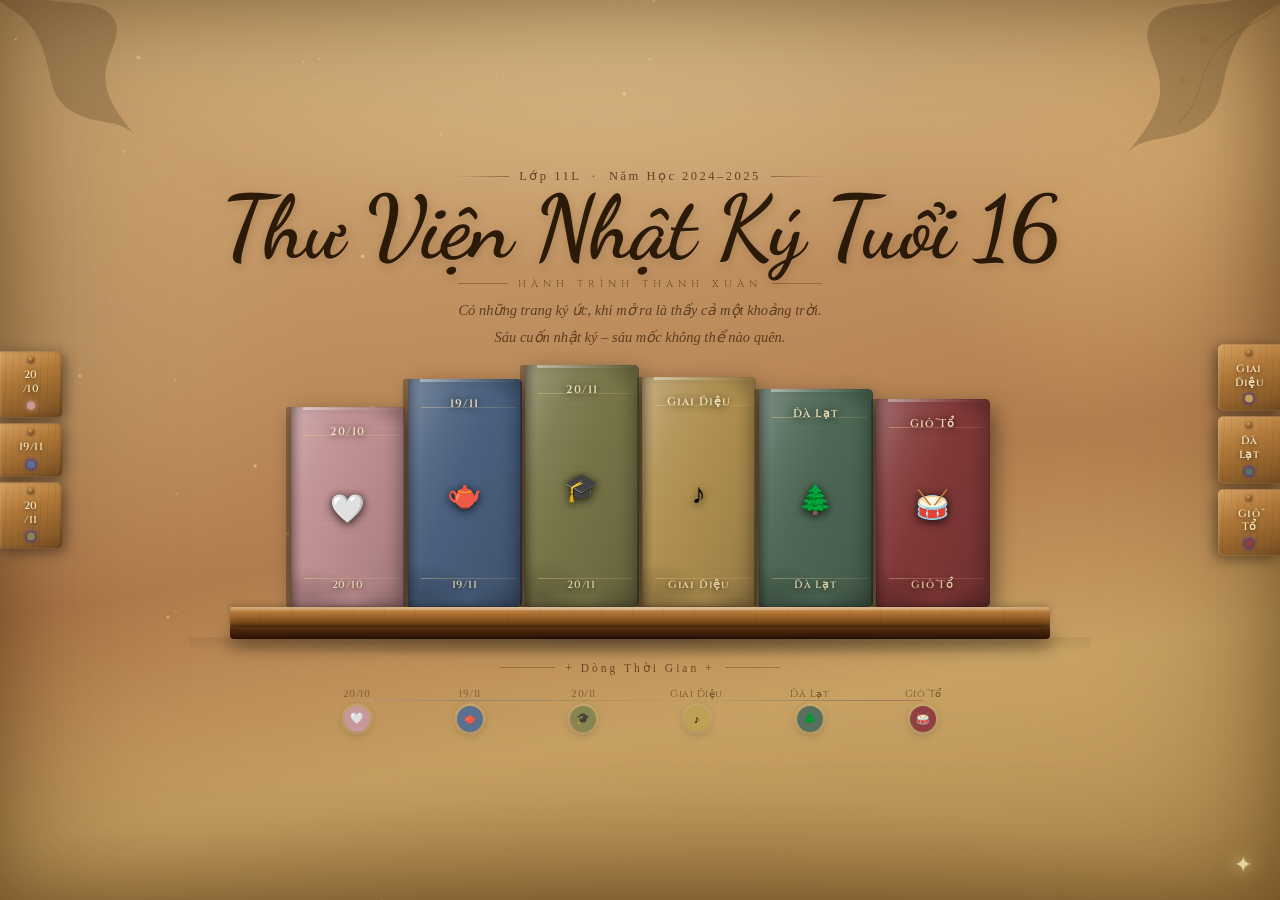
==== index.html @ c6bbe1b5 "Update index.html" ====
<!DOCTYPE html>
<html lang="vi">
<head>
<meta charset="UTF-8">
<meta name="viewport" content="width=device-width, initial-scale=1.0">
<title>Thư Viện Nhật Ký Tuổi 16 – Lớp 11L</title>
<link rel="preconnect" href="https://fonts.googleapis.com">
<link rel="preconnect" href="https://fonts.gstatic.com" crossorigin>
<link href="https://fonts.googleapis.com/css2?family=Dancing+Script:wght@600;700&family=Playfair+Display:ital,wght@0,400;0,600;1,400&family=IM+Fell+English:ital@0;1&family=Cinzel:wght@400;600&display=swap" rel="stylesheet">
<style>
* { margin:0; padding:0; box-sizing:border-box; }
html, body { width:100%; height:100%; overflow:hidden; }

/* ─── BACKGROUND: warm sandy parchment like in photo ─── */
body {
  font-family: 'IM Fell English', serif;
  background: #c8a87a;
  display: flex;
  align-items: center;
  justify-content: center;
  position: relative;
  overflow: hidden;
}

/* Multi-layer background matching the photo exactly */
.bg {
  position: fixed; inset: 0;
  background:
    /* top-center light bloom */
    radial-gradient(ellipse 70% 55% at 50% -5%, rgba(255,235,180,0.55) 0%, transparent 65%),
    /* right-side sunlight angle */
    radial-gradient(ellipse 45% 60% at 95% 15%, rgba(255,220,140,0.35) 0%, transparent 60%),
    /* left bokeh glow */
    radial-gradient(ellipse 35% 50% at 5% 40%, rgba(200,175,120,0.25) 0%, transparent 55%),
    /* center falloff */
    radial-gradient(ellipse 80% 70% at 50% 40%, rgba(210,170,110,0.15) 0%, transparent 70%),
    /* bottom dark */
    radial-gradient(ellipse 100% 40% at 50% 110%, rgba(100,65,30,0.4) 0%, transparent 55%),
    /* base parchment sand color */
    linear-gradient(170deg, #d4b07a 0%, #c09060 30%, #b07848 55%, #c8a060 75%, #b89050 100%);
  z-index: 0;
}

/* Paper noise grain texture */
.grain {
  position: fixed; inset: 0;
  opacity: 0.055;
  background-image: url("data:image/svg+xml,%3Csvg xmlns='http://www.w3.org/2000/svg' width='300' height='300'%3E%3Cfilter id='f'%3E%3CfeTurbulence type='fractalNoise' baseFrequency='0.9' numOctaves='4' stitchTiles='stitch'/%3E%3C/filter%3E%3Crect width='300' height='300' filter='url(%23f)'/%3E%3C/svg%3E");
  z-index: 1; pointer-events: none;
}

/* Vignette edges */
.vignette {
  position: fixed; inset: 0;
  box-shadow:
    inset 0 0 160px rgba(70,40,10,0.55),
    inset 0 0 60px rgba(70,40,10,0.3);
  z-index: 2; pointer-events: none;
}

/* Floating sparkle dust canvas */
canvas#sparkle {
  position: fixed; inset: 0;
  z-index: 3; pointer-events: none;
}

/* Decorative foliage corners (SVG inline) */
.foliage {
  position: fixed;
  z-index: 4; pointer-events: none;
  opacity: 0.45;
}
.foliage.top-right {
  top: -10px; right: -10px;
  width: 180px;
  transform: rotate(0deg);
}
.foliage.top-left {
  top: -10px; left: -10px;
  width: 160px;
  transform: scaleX(-1);
}

/* ─── MAIN SCENE ─── */
.scene {
  position: relative;
  z-index: 10;
  width: 100vw;
  height: 100vh;
  display: flex;
  flex-direction: column;
  align-items: center;
  justify-content: center;
  gap: 0;
}

/* ─── SIDE WOOD TAGS ─── */
.side-tags {
  position: fixed;
  top: 50%;
  transform: translateY(-50%);
  display: flex;
  flex-direction: column;
  gap: 6px;
  z-index: 20;
}
.side-tags.left  { left: 0; }
.side-tags.right { right: 0; }

.wood-tag {
  position: relative;
  width: 62px;
  padding: 10px 6px 8px;
  background: linear-gradient(160deg, #d4a060 0%, #b07838 40%, #8a5c28 80%, #704820 100%);
  border-radius: 0 5px 5px 0;
  cursor: pointer;
  text-decoration: none;
  box-shadow:
    3px 3px 14px rgba(0,0,0,0.45),
    inset 1px 0 2px rgba(255,255,255,0.18),
    inset -1px 0 3px rgba(0,0,0,0.25);
  transition: transform 0.22s cubic-bezier(.34,1.5,.64,1), box-shadow 0.22s;
  overflow: hidden;
}
.side-tags.right .wood-tag {
  border-radius: 5px 0 0 5px;
  box-shadow: -3px 3px 14px rgba(0,0,0,0.45), inset 1px 0 2px rgba(255,255,255,0.18);
}

/* Wood grain lines */
.wood-tag::before {
  content: "";
  position: absolute; inset: 0;
  background: repeating-linear-gradient(92deg, transparent 0, transparent 6px, rgba(0,0,0,0.05) 6px, rgba(0,0,0,0.05) 7px);
}

/* Nail/pin at top */
.wood-tag::after {
  content: "";
  position: absolute;
  top: 5px; left: 50%;
  transform: translateX(-50%);
  width: 6px; height: 6px;
  border-radius: 50%;
  background: radial-gradient(circle at 35% 30%, #d0a060, #5a3010);
  box-shadow: 0 1px 3px rgba(0,0,0,0.6);
}

.wood-tag-text {
  display: block;
  font-family: 'Cinzel', serif;
  font-size: 10.5px;
  font-weight: 600;
  color: rgba(255,238,200,0.92);
  text-align: center;
  line-height: 1.3;
  letter-spacing: 0.4px;
  text-shadow: 0 1px 4px rgba(0,0,0,0.6);
  padding-top: 8px;
  position: relative; z-index: 1;
}

.wood-tag-dot {
  display: block;
  width: 8px; height: 8px;
  border-radius: 50%;
  margin: 5px auto 0;
  box-shadow: 0 0 5px currentColor;
  position: relative; z-index: 1;
}

.side-tags.left  .wood-tag:hover { transform: translateX(5px); }
.side-tags.right .wood-tag:hover { transform: translateX(-5px); }
.wood-tag:hover {
  box-shadow: 5px 4px 20px rgba(0,0,0,0.55), inset 1px 0 2px rgba(255,255,255,0.22), 0 0 12px rgba(220,170,80,0.35);
}

/* ─── HEADER ─── */
.header {
  text-align: center;
  padding: 0 20px;
  margin-bottom: 14px;
  animation: fadeDown 1s ease 0.1s both;
}

@keyframes fadeDown {
  from { opacity:0; transform:translateY(-18px); }
  to   { opacity:1; transform:translateY(0); }
}

.h-top-line {
  display: flex;
  align-items: center;
  justify-content: center;
  gap: 10px;
  margin-bottom: 3px;
}
.h-top-line .rule {
  width: 55px; height: 1px;
  background: linear-gradient(90deg, transparent, rgba(80,50,20,0.5));
}
.h-top-line .rule.r { background: linear-gradient(90deg, rgba(80,50,20,0.5), transparent); }
.h-top-line span {
  font-family: 'IM Fell English', serif;
  font-size: 12.5px;
  letter-spacing: 2.5px;
  color: rgba(60,35,12,0.75);
}

.h-title {
  font-family: 'Dancing Script', cursive;
  font-size: clamp(52px, 8.5vw, 88px);
  font-weight: 700;
  color: #2c1a08;
  line-height: 0.95;
  letter-spacing: -1px;
  text-shadow:
    1px 3px 8px rgba(100,60,20,0.25),
    0 1px 0 rgba(255,255,255,0.15);
}

.h-divider {
  display: flex;
  align-items: center;
  gap: 10px;
  justify-content: center;
  margin: 6px 0;
}
.h-divider .d-rule {
  width: 50px; height: 1px;
  background: rgba(100,65,25,0.45);
}
.h-divider span {
  font-family: 'Cinzel', serif;
  font-size: 10px;
  letter-spacing: 5px;
  color: rgba(80,50,18,0.7);
  text-transform: uppercase;
}

.h-quote {
  font-family: 'IM Fell English', serif;
  font-style: italic;
  font-size: clamp(12px, 1.6vw, 14.5px);
  color: rgba(55,32,10,0.72);
  line-height: 1.85;
  margin-top: 2px;
}

/* ─── BOOKS SHELF CONTAINER ─── */
.shelf-container {
  position: relative;
  animation: fadeUp 1s ease 0.35s both;
  width: min(820px, 82vw);
}

@keyframes fadeUp {
  from { opacity:0; transform:translateY(25px); }
  to   { opacity:1; transform:translateY(0); }
}

/* ─── BOOKS ROW ─── */
.books {
  display: flex;
  align-items: flex-end;
  justify-content: center;
  gap: 3px;
  padding: 0 8px;
  position: relative;
}

/* ── Individual book ── */
.book {
  position: relative;
  cursor: pointer;
  flex: 1;
  max-width: 114px;
  transform-origin: bottom center;
  transition: transform 0.32s cubic-bezier(.34,1.5,.64,1);
  animation: bookRise 0.8s ease both;
}
.book:nth-child(1) { animation-delay: 0.5s; }
.book:nth-child(2) { animation-delay: 0.62s; }
.book:nth-child(3) { animation-delay: 0.74s; }
.book:nth-child(4) { animation-delay: 0.86s; }
.book:nth-child(5) { animation-delay: 0.98s; }
.book:nth-child(6) { animation-delay: 1.1s; }

@keyframes bookRise {
  from { opacity:0; transform:translateY(30px) scale(0.95); }
  to   { opacity:1; transform:translateY(0) scale(1); }
}

.book:hover { transform: translateY(-20px); }
.book:hover .book-spine { box-shadow: -5px 0 rgba(0,0,0,0.28), 0 0 35px var(--glow,rgba(200,150,100,0.6)), 6px 10px 28px rgba(0,0,0,0.5); filter: brightness(1.08); }
.book:hover .book-glow  { opacity: 1; }

/* Spine – the main book face */
.book-spine {
  position: relative;
  width: 100%;
  /* heights differ per book for realistic look */
  height: var(--h, 210px);
  background: var(--col);
  border-radius: 2px 5px 5px 2px;
  overflow: hidden;
  transition: box-shadow 0.32s ease, filter 0.25s ease;
  box-shadow:
    -5px 0 rgba(0,0,0,0.26),
    4px 8px 22px rgba(0,0,0,0.45),
    inset -6px 0 15px rgba(0,0,0,0.2),
    inset 0 0 0 0.5px rgba(0,0,0,0.15);
}

/* Leather texture */
.book-spine::before {
  content:"";
  position:absolute; inset:0;
  background:
    /* worn highlight sheen */
    linear-gradient(112deg,
      rgba(255,255,255,0.28) 0%,
      rgba(255,255,255,0.08) 25%,
      transparent 45%,
      rgba(0,0,0,0.08) 75%,
      rgba(0,0,0,0.18) 100%),
    /* horizontal leather grain */
    repeating-linear-gradient(
      180deg,
      transparent 0px, transparent 5px,
      rgba(0,0,0,0.025) 5px, rgba(0,0,0,0.025) 6px
    );
  z-index:1;
}

/* Left spine shadow (binding) */
.book-spine::after {
  content:"";
  position:absolute;
  left:0; top:0; bottom:0; width:12px;
  background: linear-gradient(90deg, rgba(0,0,0,0.32) 0%, rgba(0,0,0,0.08) 60%, transparent 100%);
  z-index:2;
}

/* Top highlight strip */
.spine-top-light {
  position:absolute;
  top:0; left:12px; right:0; height:3px;
  background: linear-gradient(90deg, rgba(255,255,255,0.4), rgba(255,255,255,0.1) 60%, transparent);
  z-index:3;
}

/* Worn edges / corner scuffs */
.spine-wear {
  position:absolute; inset:0;
  background:
    radial-gradient(ellipse 40% 15% at 15% 95%, rgba(0,0,0,0.18), transparent),
    radial-gradient(ellipse 30% 10% at 85% 98%, rgba(0,0,0,0.12), transparent),
    radial-gradient(ellipse 20% 8% at 90% 3%, rgba(0,0,0,0.1), transparent);
  z-index:2;
}

/* Book content layout */
.spine-inner {
  position:absolute; inset:0;
  display:flex;
  flex-direction:column;
  align-items:center;
  justify-content:space-between;
  padding: 18px 7px 14px;
  z-index:4;
}

/* Date text at top of spine */
.spine-date {
  font-family: 'Cinzel', serif;
  font-size: clamp(8px, 0.9vw, 11px);
  font-weight: 600;
  color: rgba(255,240,200,0.88);
  letter-spacing: 1px;
  text-shadow: 0 1px 6px rgba(0,0,0,0.55), 0 0 12px rgba(0,0,0,0.3);
  text-align: center;
  line-height: 1.25;
}

/* Center icon / embossed symbol */
.spine-icon {
  font-size: clamp(20px, 2.5vw, 28px);
  text-shadow: 0 2px 10px rgba(0,0,0,0.5);
  filter: drop-shadow(0 1px 3px rgba(0,0,0,0.4));
  flex: 1;
  display: flex;
  align-items: center;
}

/* Bottom embossed stamp text */
.spine-stamp {
  font-family: 'Cinzel', serif;
  font-size: clamp(7.5px, 0.85vw, 10.5px);
  font-weight: 600;
  color: rgba(255,235,185,0.8);
  letter-spacing: 0.8px;
  text-shadow: 0 1px 5px rgba(0,0,0,0.6);
  text-align: center;
  line-height: 1.3;
}

/* Horizontal decorative lines on spine */
.spine-line-top, .spine-line-bot {
  position: absolute;
  left: 13px; right: 5px;
  height: 1px;
  background: linear-gradient(90deg, rgba(255,220,150,0.35), rgba(255,220,150,0.1));
  z-index: 3;
}
.spine-line-top { top: 28px; }
.spine-line-bot { bottom: 28px; }

/* Glow ring on hover */
.book-glow {
  position:absolute; inset:-3px;
  border-radius:4px 7px 7px 4px;
  box-shadow: 0 0 28px 6px var(--glow,rgba(200,160,80,0.55));
  opacity:0;
  pointer-events:none;
  transition: opacity 0.3s ease;
  z-index:10;
}

/* Drop shadow under book */
.book-shadow {
  position:absolute;
  bottom:-6px; left:5%; right:5%;
  height:8px;
  background: radial-gradient(ellipse, rgba(0,0,0,0.38) 0%, transparent 70%);
  border-radius:50%;
  pointer-events:none;
  transition: transform 0.3s ease;
}
.book:hover .book-shadow { transform: scaleX(1.3); opacity:0.5; }

/* ─── WOOD SHELF ─── */
.shelf {
  position: relative;
  width: 100%;
}

.shelf-top {
  height: 20px;
  background: linear-gradient(180deg,
    #d4a060 0%,
    #b87c3a 20%,
    #9a6028 55%,
    #7a4818 80%,
    #603810 100%
  );
  border-radius: 2px 2px 0 0;
  box-shadow:
    0 -2px 6px rgba(0,0,0,0.2),
    inset 0 3px 5px rgba(255,255,255,0.18),
    inset 0 -1px 3px rgba(0,0,0,0.3);
}
/* Shelf wood grain */
.shelf-top::before {
  content:"";
  position:absolute; inset:0;
  background: repeating-linear-gradient(90deg,
    transparent 0, transparent 30px,
    rgba(0,0,0,0.04) 30px, rgba(0,0,0,0.04) 31px
  );
  border-radius: inherit;
}
/* Shelf edge highlight */
.shelf-top::after {
  content:"";
  position:absolute;
  top:0; left:0; right:0; height:3px;
  background: linear-gradient(90deg,
    rgba(255,255,255,0.05) 0%,
    rgba(255,255,255,0.22) 30%,
    rgba(255,255,255,0.28) 50%,
    rgba(255,255,255,0.22) 70%,
    rgba(255,255,255,0.05) 100%
  );
  border-radius: 2px 2px 0 0;
}

.shelf-face {
  height: 12px;
  background: linear-gradient(180deg, #5a3010 0%, #3a1c08 60%, #2a1006 100%);
  border-radius: 0 0 4px 4px;
  box-shadow: 0 6px 18px rgba(0,0,0,0.55);
}

/* Shelf cast shadow on wall behind */
.shelf-wall-shadow {
  position: absolute;
  bottom: -20px; left: -5%; right: -5%;
  height: 22px;
  background: radial-gradient(ellipse 60% 100% at 50% 0%, rgba(0,0,0,0.28), transparent);
  border-radius: 0 0 50% 50%;
  pointer-events: none;
}

/* ─── TIMELINE ─── */
.timeline {
  margin-top: 22px;
  text-align: center;
  animation: fadeUp 1s ease 0.7s both;
}

.tl-title {
  display: flex;
  align-items: center;
  gap: 10px;
  justify-content: center;
  font-family: 'IM Fell English', serif;
  font-size: 11.5px;
  color: rgba(55,30,8,0.65);
  letter-spacing: 3px;
  margin-bottom: 12px;
}
.tl-title::before, .tl-title::after {
  content:""; width:55px; height:1px;
  background: rgba(55,30,8,0.3);
}

.tl-row {
  display: flex;
  align-items: flex-start;
  justify-content: center;
  gap: 0;
  width: min(680px, 80vw);
  margin: 0 auto;
  position: relative;
}

/* Timeline connector */
.tl-row::before {
  content:"";
  position:absolute;
  top:13px; left:calc(100%/12); right:calc(100%/12);
  height:1.5px;
  background: linear-gradient(90deg,
    #c8989a, #5a7090 20%, #888550 40%, #c0a055 60%, #587060 80%, #904040
  );
  opacity: 0.45;
  z-index:0;
}

.tl-item {
  display:flex;
  flex-direction:column;
  align-items:center;
  gap:5px;
  flex:1;
  cursor:pointer;
  position:relative; z-index:1;
}

.tl-lbl {
  font-family: 'Cinzel', serif;
  font-size: 10px;
  color: rgba(55,30,8,0.62);
  letter-spacing: 0.5px;
  text-align: center;
  white-space: nowrap;
  transition: color 0.2s;
}

.tl-dot {
  width: 26px; height: 26px;
  border-radius:50%;
  background: var(--c);
  display:flex; align-items:center; justify-content:center;
  font-size: 11px;
  box-shadow: 0 2px 8px rgba(0,0,0,0.25), 0 0 0 2.5px rgba(210,180,120,0.7);
  transition: transform 0.25s cubic-bezier(.34,1.6,.64,1), box-shadow 0.25s;
}
.tl-item:hover .tl-dot {
  transform: scale(1.35);
  box-shadow: 0 3px 14px rgba(0,0,0,0.35), 0 0 0 3px rgba(230,200,140,0.9), 0 0 14px var(--c);
}
.tl-item:hover .tl-lbl { color: rgba(40,20,4,0.9); font-weight:600; }

/* Bottom sparkle diamond */
.diamond {
  position: fixed;
  bottom: 22px; right: 28px;
  font-size: 22px;
  color: rgba(255,245,200,0.7);
  text-shadow: 0 0 14px rgba(255,240,180,0.8), 0 0 30px rgba(255,200,80,0.4);
  animation: twinkle 2.5s ease-in-out infinite;
  z-index: 30;
}
@keyframes twinkle {
  0%,100% { opacity:0.5; transform:scale(1) rotate(0deg); }
  50%      { opacity:1;   transform:scale(1.15) rotate(15deg); }
}

/* ─── MODAL OVERLAY ─── */
.modal-overlay {
  position:fixed; inset:0;
  background: rgba(50,30,10,0.72);
  backdrop-filter: blur(12px) sepia(0.2);
  z-index:100;
  display:flex; align-items:center; justify-content:center;
  padding: 20px;
  opacity:0; pointer-events:none;
  transition: opacity 0.38s ease;
}
.modal-overlay.open { opacity:1; pointer-events:all; }

.modal-book {
  width: min(88vw, 640px);
  display:grid;
  grid-template-columns: 70px 1fr;
  border-radius: 2px 10px 10px 2px;
  overflow:hidden;
  box-shadow: -10px 0 rgba(0,0,0,0.32), 0 36px 100px rgba(0,0,0,0.7);
  transform: perspective(1000px) rotateY(-12deg) scale(0.9);
  transform-origin: left center;
  transition: transform 0.46s cubic-bezier(.34,1.3,.64,1);
}
.modal-overlay.open .modal-book {
  transform: perspective(1000px) rotateY(0deg) scale(1);
}

.modal-spine {
  background: var(--mc, #c8989a);
  display:flex; flex-direction:column;
  align-items:center; justify-content:center;
  padding: 20px 8px;
  position: relative;
  overflow:hidden;
}
.modal-spine::before {
  content:"";
  position:absolute; inset:0;
  background: linear-gradient(112deg, rgba(255,255,255,0.22) 0%, transparent 45%, rgba(0,0,0,0.14) 100%);
}
.ms-icon  { font-size:30px; z-index:1; margin-bottom:12px; }
.ms-label {
  font-family:'Cinzel',serif; font-size:11px; font-weight:600;
  color:rgba(255,242,210,0.95); writing-mode:vertical-rl;
  transform:rotate(180deg); letter-spacing:2px;
  text-shadow:0 1px 5px rgba(0,0,0,0.6); z-index:1; text-align:center;
}

.modal-page {
  background: linear-gradient(170deg, #f5ead0 0%, #ede0c0 100%);
  padding: 36px 34px 28px;
  position:relative; overflow:hidden;
}
/* Ruled lines */
.modal-page::before {
  content:"";
  position:absolute; inset:0;
  background: repeating-linear-gradient(180deg,
    transparent 0, transparent 27px,
    rgba(150,110,50,0.1) 27px, rgba(150,110,50,0.1) 28px
  );
  pointer-events:none;
}
/* Red margin line */
.modal-page::after {
  content:"";
  position:absolute;
  top:0; left:60px; bottom:0; width:1px;
  background: rgba(160,60,40,0.18);
}
.m-close {
  position:absolute; top:12px; right:14px;
  width:27px; height:27px;
  border:none; border-radius:50%;
  background: rgba(80,50,20,0.12);
  cursor:pointer; font-size:13px; color:#5a3810;
  display:flex; align-items:center; justify-content:center;
  transition: background 0.2s, transform 0.2s; z-index:5;
}
.m-close:hover { background:rgba(80,50,20,0.22); transform:rotate(90deg); }
.m-num  {
  font-family:'Cinzel',serif; font-size:10px; letter-spacing:4px;
  text-transform:uppercase; color:var(--mc); margin-bottom:9px; position:relative; z-index:1;
}
.m-title {
  font-family:'Playfair Display',serif; font-size:clamp(18px,2.8vw,25px);
  font-weight:600; color:#2c1a08; line-height:1.2;
  margin-bottom:13px; position:relative; z-index:1;
}
.m-body  {
  font-family:'IM Fell English',serif; font-style:italic;
  font-size:15px; line-height:2.0; color:#6a4820;
  margin-bottom:24px; position:relative; z-index:1;
}
.m-link {
  display:inline-flex; align-items:center; gap:8px;
  font-family:'Cinzel',serif; font-size:10.5px; letter-spacing:2px;
  text-transform:uppercase; color:var(--mc);
  text-decoration:none; border-bottom:1px solid currentColor;
  padding-bottom:3px; position:relative; z-index:1;
  transition: gap 0.3s, opacity 0.3s; opacity:0.82;
}
.m-link:hover { gap:14px; opacity:1; }
.m-fold {
  position:absolute; bottom:0; right:0;
  width:0; height:0;
  border:30px solid transparent;
  border-bottom:30px solid rgba(150,115,60,0.2);
  border-right:30px solid rgba(150,115,60,0.2);
}

/* ─── RESPONSIVE ─── */
@media (max-width:860px) {
  .side-tags { display:none; }
  .shelf-container { width: 96vw; }
}
@media (max-width:520px) {
  .book-spine { min-height:140px !important; }
  .h-title    { font-size:42px; }
  .modal-book { grid-template-columns:52px 1fr; }
  .modal-page { padding:26px 18px 22px; }
}
</style>
</head>
<body>

<div class="bg"></div>
<div class="grain"></div>
<div class="vignette"></div>
<canvas id="sparkle"></canvas>

<!-- Corner foliage SVGs -->
<svg class="foliage top-right" viewBox="0 0 200 200" fill="none" xmlns="http://www.w3.org/2000/svg">
  <path d="M200 0 C180 30, 160 20, 140 60 C120 100, 130 130, 100 150 C70 170, 40 160, 20 180 C40 155, 60 130, 55 100 C50 70, 30 50, 50 30 C70 10, 110 20, 140 10 C160 3, 185 -5, 200 0Z" fill="rgba(60,40,15,0.55)"/>
  <path d="M195 5 C175 40, 145 35, 120 65 C95 95, 105 125, 75 148" stroke="rgba(40,25,8,0.4)" stroke-width="1.2" fill="none"/>
  <circle cx="105" cy="55" r="5" fill="rgba(80,55,20,0.4)"/>
  <circle cx="80"  cy="100" r="4" fill="rgba(80,55,20,0.3)"/>
</svg>

<svg class="foliage top-left" viewBox="0 0 200 200" fill="none" xmlns="http://www.w3.org/2000/svg">
  <path d="M200 0 C180 30, 160 20, 140 60 C120 100, 130 130, 100 150 C70 170, 40 160, 20 180 C40 155, 60 130, 55 100 C50 70, 30 50, 50 30 C70 10, 110 20, 140 10 C160 3, 185 -5, 200 0Z" fill="rgba(60,40,15,0.5)"/>
</svg>

<!-- Side tags LEFT -->
<nav class="side-tags left">
  <a class="wood-tag" href="#" onclick="openModal(0);return false;">
    <span class="wood-tag-text">20<br>/10</span>
    <span class="wood-tag-dot" style="background:#c8989a;color:#c8989a"></span>
  </a>
  <a class="wood-tag" href="#" onclick="openModal(1);return false;">
    <span class="wood-tag-text">19/11</span>
    <span class="wood-tag-dot" style="background:#5a7090"></span>
  </a>
  <a class="wood-tag" href="#" onclick="openModal(2);return false;">
    <span class="wood-tag-text">20<br>/11</span>
    <span class="wood-tag-dot" style="background:#888550"></span>
  </a>
</nav>

<!-- Side tags RIGHT -->
<nav class="side-tags right" style="align-items:flex-end">
  <a class="wood-tag" href="#" onclick="openModal(3);return false;" style="border-radius:5px 0 0 5px">
    <span class="wood-tag-text">Giai<br>Điệu</span>
    <span class="wood-tag-dot" style="background:#c0a055"></span>
  </a>
  <a class="wood-tag" href="#" onclick="openModal(4);return false;" style="border-radius:5px 0 0 5px">
    <span class="wood-tag-text">Đà<br>Lạt</span>
    <span class="wood-tag-dot" style="background:#587060"></span>
  </a>
  <a class="wood-tag" href="#" onclick="openModal(5);return false;" style="border-radius:5px 0 0 5px">
    <span class="wood-tag-text">Giỗ<br>Tổ</span>
    <span class="wood-tag-dot" style="background:#904040"></span>
  </a>
</nav>

<!-- MAIN SCENE -->
<div class="scene">

  <!-- HEADER -->
  <div class="header">
    <div class="h-top-line">
      <div class="rule"></div>
      <span>Lớp 11L &nbsp;·&nbsp; Năm Học 2024–2025</span>
      <div class="rule r"></div>
    </div>
    <div class="h-title">Thư Viện Nhật Ký Tuổi 16</div>
    <div class="h-divider">
      <div class="d-rule"></div>
      <span>Hành Trình Thanh Xuân</span>
      <div class="d-rule"></div>
    </div>
    <div class="h-quote">
      Có những trang ký ức, khi mở ra là thấy cả một khoảng trời.<br>
      Sáu cuốn nhật ký – sáu mốc không thể nào quên.
    </div>
  </div>

  <!-- BOOKS + SHELF -->
  <div class="shelf-container">

    <div class="books" id="booksRow">

      <!-- BOOK 1: 20/10 – DUSTY PINK -->
      <div class="book" onclick="openModal(0)"
           style="--glow:rgba(200,150,152,0.7)">
        <div class="book-spine" style="--col:#bf8e90; --h:var(--bh1,200px)">
          <div class="spine-top-light"></div>
          <div class="spine-wear"></div>
          <div class="spine-line-top"></div>
          <div class="spine-line-bot"></div>
          <div class="spine-inner">
            <div class="spine-date">20/10</div>
            <div class="spine-icon">🤍</div>
            <div class="spine-stamp">20/10</div>
          </div>
        </div>
        <div class="book-glow"></div>
        <div class="book-shadow"></div>
      </div>

      <!-- BOOK 2: 19/11 – DEEP NAVY BLUE -->
      <div class="book" onclick="openModal(1)"
           style="--glow:rgba(80,105,140,0.7)">
        <div class="book-spine" style="--col:#4a607e; --h:var(--bh2,225px)">
          <div class="spine-top-light"></div>
          <div class="spine-wear"></div>
          <div class="spine-line-top"></div>
          <div class="spine-line-bot"></div>
          <div class="spine-inner">
            <div class="spine-date">19/11</div>
            <div class="spine-icon">🫖</div>
            <div class="spine-stamp">19/11</div>
          </div>
        </div>
        <div class="book-glow"></div>
        <div class="book-shadow"></div>
      </div>

      <!-- BOOK 3: 20/11 – OLIVE/KHAKI -->
      <div class="book" onclick="openModal(2)"
           style="--glow:rgba(130,128,72,0.7)">
        <div class="book-spine" style="--col:#787548; --h:var(--bh3,238px)">
          <div class="spine-top-light"></div>
          <div class="spine-wear"></div>
          <div class="spine-line-top"></div>
          <div class="spine-line-bot"></div>
          <div class="spine-inner">
            <div class="spine-date">20/11</div>
            <div class="spine-icon">🎓</div>
            <div class="spine-stamp">20/11</div>
          </div>
        </div>
        <div class="book-glow"></div>
        <div class="book-shadow"></div>
      </div>

      <!-- BOOK 4: Giai Điệu – WARM TAN/KHAKI -->
      <div class="book" onclick="openModal(3)"
           style="--glow:rgba(190,158,80,0.7)">
        <div class="book-spine" style="--col:#b09050; --h:var(--bh4,228px)">
          <div class="spine-top-light"></div>
          <div class="spine-wear"></div>
          <div class="spine-line-top"></div>
          <div class="spine-line-bot"></div>
          <div class="spine-inner">
            <div class="spine-date">Giai Điệu</div>
            <div class="spine-icon">♪</div>
            <div class="spine-stamp">Giai Điệu</div>
          </div>
        </div>
        <div class="book-glow"></div>
        <div class="book-shadow"></div>
      </div>

      <!-- BOOK 5: Đà Lạt – FOREST GREEN -->
      <div class="book" onclick="openModal(4)"
           style="--glow:rgba(80,108,85,0.7)">
        <div class="book-spine" style="--col:#4e6855; --h:var(--bh5,218px)">
          <div class="spine-top-light"></div>
          <div class="spine-wear"></div>
          <div class="spine-line-top"></div>
          <div class="spine-line-bot"></div>
          <div class="spine-inner">
            <div class="spine-date">Đà Lạt</div>
            <div class="spine-icon">🌲</div>
            <div class="spine-stamp">Đà Lạt</div>
          </div>
        </div>
        <div class="book-glow"></div>
        <div class="book-shadow"></div>
      </div>

      <!-- BOOK 6: Giỗ Tổ – DEEP BURGUNDY RED -->
      <div class="book" onclick="openModal(5)"
           style="--glow:rgba(140,55,55,0.7)">
        <div class="book-spine" style="--col:#823838; --h:var(--bh6,212px)">
          <div class="spine-top-light"></div>
          <div class="spine-wear"></div>
          <div class="spine-line-top"></div>
          <div class="spine-line-bot"></div>
          <div class="spine-inner">
            <div class="spine-date">Giỗ Tổ</div>
            <div class="spine-icon">🥁</div>
            <div class="spine-stamp">Giỗ Tổ</div>
          </div>
        </div>
        <div class="book-glow"></div>
        <div class="book-shadow"></div>
      </div>

    </div><!-- /books -->

    <!-- SHELF -->
    <div class="shelf">
      <div class="shelf-top"></div>
      <div class="shelf-face"></div>
      <div class="shelf-wall-shadow"></div>
    </div>

  </div><!-- /shelf-container -->

  <!-- TIMELINE -->
  <div class="timeline">
    <div class="tl-title">+ Dòng Thời Gian +</div>
    <div class="tl-row">
      <div class="tl-item" onclick="openModal(0)">
        <div class="tl-lbl">20/10</div>
        <div class="tl-dot" style="--c:#c8989a">🤍</div>
      </div>
      <div class="tl-item" onclick="openModal(1)">
        <div class="tl-lbl">19/11</div>
        <div class="tl-dot" style="--c:#5a7090">🫖</div>
      </div>
      <div class="tl-item" onclick="openModal(2)">
        <div class="tl-lbl">20/11</div>
        <div class="tl-dot" style="--c:#888550">🎓</div>
      </div>
      <div class="tl-item" onclick="openModal(3)">
        <div class="tl-lbl">Giai Điệu</div>
        <div class="tl-dot" style="--c:#c0a055">♪</div>
      </div>
      <div class="tl-item" onclick="openModal(4)">
        <div class="tl-lbl">Đà Lạt</div>
        <div class="tl-dot" style="--c:#587060">🌲</div>
      </div>
      <div class="tl-item" onclick="openModal(5)">
        <div class="tl-lbl">Giỗ Tổ</div>
        <div class="tl-dot" style="--c:#904040">🥁</div>
      </div>
    </div>
  </div>

</div><!-- /scene -->

<!-- Sparkle diamond bottom right -->
<div class="diamond">✦</div>

<!-- MODAL -->
<div class="modal-overlay" id="overlay" onclick="handleOvClick(event)">
  <div class="modal-book" id="modalBook">
    <div class="modal-spine" id="mSpine">
      <div class="ms-icon"  id="msIcon"></div>
      <div class="ms-label" id="msLabel"></div>
    </div>
    <div class="modal-page">
      <button class="m-close" onclick="closeModal()">✕</button>
      <div class="m-num"   id="mNum"></div>
      <div class="m-title" id="mTitle"></div>
      <div class="m-body"  id="mBody"></div>
      <a class="m-link"    id="mLink" href="#">Mở trang nhật ký →</a>
      <div class="m-fold"></div>
    </div>
  </div>
</div>

<script>
/* ── SPARKLE DUST PARTICLES ── */
(function(){
  const cv = document.getElementById('sparkle');
  const cx = cv.getContext('2d');
  let W, H;
  const resize = () => { W = cv.width = innerWidth; H = cv.height = innerHeight; };
  addEventListener('resize', resize); resize();

  const N = 70;
  const pts = Array.from({length:N}, () => ({
    x: Math.random()*1000, y: Math.random()*700,
    vx:(Math.random()-.5)*.15, vy:-(Math.random()*.28+.07),
    r: Math.random()*1.8+.3,
    a: Math.random()*.45+.08,
    life:Math.random()*500, max:Math.random()*460+180,
    bright: Math.random()>.6   /* some brighter sparkles */
  }));

  function frame(){
    cx.clearRect(0,0,W,H);
    for(const p of pts){
      p.x += p.vx + Math.sin(p.life*.011)*.18;
      p.y += p.vy;
      p.life++;
      const f = p.life<60 ? p.life/60 : p.life>p.max-60 ? (p.max-p.life)/60 : 1;
      const alpha = p.a*f;
      if(p.bright && f>.5){
        /* star cross sparkle */
        cx.save();
        cx.globalAlpha = alpha*.8;
        cx.strokeStyle = `rgba(255,240,180,${alpha})`;
        cx.lineWidth = .5;
        cx.beginPath();
        cx.moveTo(p.x-p.r*3, p.y); cx.lineTo(p.x+p.r*3, p.y);
        cx.moveTo(p.x, p.y-p.r*3); cx.lineTo(p.x, p.y+p.r*3);
        cx.stroke();
        cx.restore();
      }
      cx.beginPath();
      cx.arc(p.x, p.y, p.r, 0, Math.PI*2);
      cx.fillStyle = `rgba(255,232,155,${alpha})`;
      cx.fill();
      if(p.life>=p.max || p.y<-10 || p.x<-10 || p.x>W+10){
        p.x=Math.random()*W; p.y=H+8;
        p.life=0; p.max=Math.random()*460+180;
      }
    }
    requestAnimationFrame(frame);
  }
  frame();
})();

/* ── BOOK HEIGHTS (varied, matching photo) ── */
const bh = [200,228,242,230,218,208];
document.querySelectorAll('.book-spine').forEach((s,i)=>{
  s.style.height = bh[i]+'px';
});

/* ── BOOK DATA ── */
const data = [
  { col:'#bf8e90', icon:'🤍', label:'20/10', num:'Nhật Ký · I',
    title:'20/10 – Ngày Phụ nữ Việt Nam',
    body:'Những năm tháng cuối cấp trôi qua rất nhanh, nhưng có những kỉ niệm vẫn ở lại nguyên vẹn trong tim mỗi người. Ngày Phụ nữ Việt Nam 20/10 năm lớp 11 là một trong những khoảnh khắc như thế – giản dị thôi nhưng đầy ắp yêu thương, tiếng cười và sự gắn kết của cả tập thể.',
    href:'2010.html' },
  { col:'#4a607e', icon:'🫖', label:'19/11', num:'Nhật Ký · II',
    title:'19/11 – Ngày Quốc tế Đàn Ông',
    body:'Có những ngày đến rất nhẹ, nhưng khi đi qua rồi mới nhận ra mình đã lưu giữ được thêm một kỷ niệm đẹp. Những nụ cười, những lời chúc chân thành – tất cả in lại trong cuốn nhật ký tuổi 16 của chúng mình.',
    href:'1911.html' },
  { col:'#787548', icon:'🎓', label:'20/11', num:'Nhật Ký · III',
    title:'20/11 – Ngày Nhà giáo Việt Nam',
    body:'Thầy cô là những người đã âm thầm gieo từng con chữ, nâng đỡ từng ước mơ và kiên nhẫn dìu dắt chúng em trên con đường tri thức. Ngày 20/11 là dịp để học sinh bày tỏ lòng kính trọng với những người đã thắp sáng tương lai.',
    href:'2011.html' },
  { col:'#b09050', icon:'♪', label:'Giai Điệu', num:'Nhật Ký · IV',
    title:'Giai Điệu Tuổi Hồng & Thanh Lịch',
    body:'Lớp chúng mình đã cùng nhau tạo nên dấu ấn riêng qua sân chơi lớn đầy ý nghĩa: "Giai Điệu Tuổi Hồng" và "Hùng Vương Những Mùa Nhớ". Đó là hành trình của sự đoàn kết, sáng tạo và những nỗ lực không ngừng.',
    href:'giaidieu.html' },
  { col:'#4e6855', icon:'🌲', label:'Đà Lạt', num:'Nhật Ký · V',
    title:'Chuyến Tham Quan Đà Lạt',
    body:'Không chỉ là một chuyến đi, hành trình Đà Lạt của tập thể lớp 11L là sự kết hợp giữa học tập, trải nghiệm và gắn kết – nơi những ký ức thanh xuân được lưu giữ trọn vẹn giữa sương mù và thông xanh.',
    href:'dalat.html' },
  { col:'#823838', icon:'🥁', label:'Giỗ Tổ', num:'Nhật Ký · VI',
    title:'Giỗ Tổ Hùng Vương',
    body:'Giỗ Tổ hôm ấy là ngày của sự biết ơn công lao dựng nước của Vua Hùng – là ngày đám trẻ 11L nháo nhào chuẩn bị cho cuộc thi gói bánh chưng, và là ngày đã giữ cho chúng mình những kỉ niệm đẹp đẽ chẳng thể quên.',
    href:'banhchung.html' }
];

function openModal(i){
  const d = data[i];
  document.getElementById('mSpine').style.background = d.col;
  document.getElementById('modalBook').style.setProperty('--mc', d.col);
  document.getElementById('msIcon').textContent   = d.icon;
  document.getElementById('msLabel').textContent  = d.label;
  document.getElementById('mNum').textContent     = d.num;
  document.getElementById('mNum').style.color     = d.col;
  document.getElementById('mTitle').textContent   = d.title;
  document.getElementById('mBody').textContent    = d.body;
  const l = document.getElementById('mLink');
  l.href = d.href; l.style.color = d.col; l.style.borderColor = d.col;
  document.getElementById('overlay').classList.add('open');
  document.body.style.overflow = 'hidden';
}
function closeModal(){
  document.getElementById('overlay').classList.remove('open');
  document.body.style.overflow = '';
}
function handleOvClick(e){ if(e.target===document.getElementById('overlay')) closeModal(); }
document.addEventListener('keydown', e => { if(e.key==='Escape') closeModal(); });
</script>
</body>
</html>
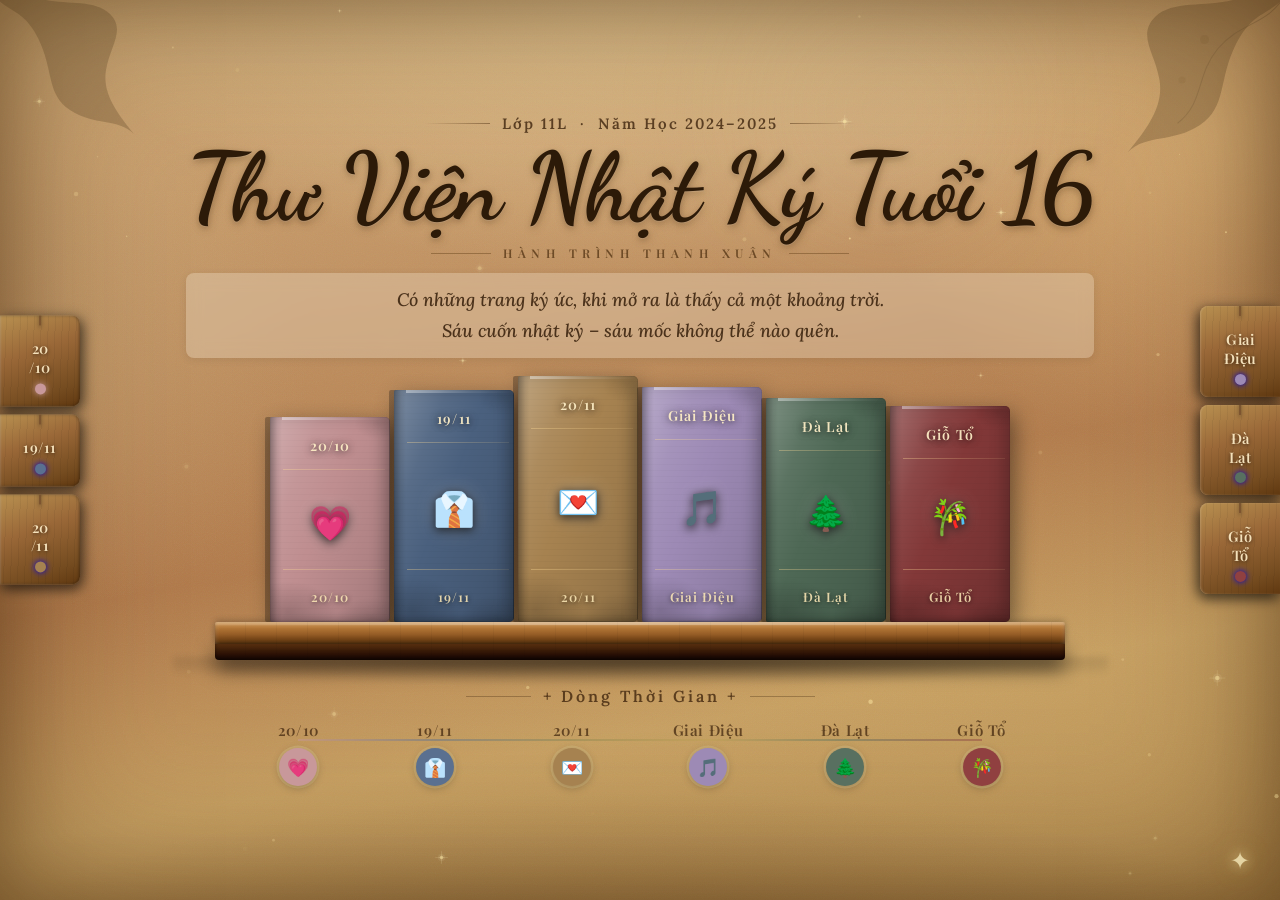
==== commit 8d59f441: "Update index.html" ====
--- a/index.html
+++ b/index.html
@@ -6,14 +6,14 @@
 <title>Thư Viện Nhật Ký Tuổi 16 – Lớp 11L</title>
 <link rel="preconnect" href="https://fonts.googleapis.com">
 <link rel="preconnect" href="https://fonts.gstatic.com" crossorigin>
-<link href="https://fonts.googleapis.com/css2?family=Dancing+Script:wght@600;700&family=Playfair+Display:ital,wght@0,400;0,600;1,400&family=IM+Fell+English:ital@0;1&family=Cinzel:wght@400;600&display=swap" rel="stylesheet">
+<link href="https://fonts.googleapis.com/css2?family=Dancing+Script:wght@600;700&family=Lora:ital,wght@0,400;0,600;0,700;1,400;1,600&family=Playfair+Display:ital,wght@0,400;0,600;0,700;1,400;1,600&display=swap" rel="stylesheet">
 <style>
 * { margin:0; padding:0; box-sizing:border-box; }
 html, body { width:100%; height:100%; overflow:hidden; }
 
 /* ─── BACKGROUND: warm sandy parchment like in photo ─── */
 body {
-  font-family: 'IM Fell English', serif;
+  font-family: 'Lora', serif;
   background: #c8a87a;
   display: flex;
   align-items: center;
@@ -41,12 +41,26 @@
   z-index: 0;
 }
 
-/* Paper noise grain texture */
+/* Paper noise grain texture - ENHANCED */
 .grain {
   position: fixed; inset: 0;
-  opacity: 0.055;
+  opacity: 0.08;
   background-image: url("data:image/svg+xml,%3Csvg xmlns='http://www.w3.org/2000/svg' width='300' height='300'%3E%3Cfilter id='f'%3E%3CfeTurbulence type='fractalNoise' baseFrequency='0.9' numOctaves='4' stitchTiles='stitch'/%3E%3C/filter%3E%3Crect width='300' height='300' filter='url(%23f)'/%3E%3C/svg%3E");
   z-index: 1; pointer-events: none;
+  animation: grainShift 8s steps(10) infinite;
+}
+
+@keyframes grainShift {
+  0%, 100% { transform: translate(0, 0); }
+  10% { transform: translate(-5%, -10%); }
+  20% { transform: translate(-15%, 5%); }
+  30% { transform: translate(7%, -25%); }
+  40% { transform: translate(-5%, 25%); }
+  50% { transform: translate(15%, 10%); }
+  60% { transform: translate(15%, -15%); }
+  70% { transform: translate(-10%, 15%); }
+  80% { transform: translate(3%, 35%); }
+  90% { transform: translate(-25%, 10%); }
 }
 
 /* Vignette edges */
@@ -62,6 +76,26 @@
 canvas#sparkle {
   position: fixed; inset: 0;
   z-index: 3; pointer-events: none;
+}
+
+/* NEW: Light flare effect */
+.light-flare {
+  position: fixed;
+  top: -10%;
+  right: 15%;
+  width: 400px;
+  height: 400px;
+  background: radial-gradient(circle, rgba(255,245,200,0.15) 0%, transparent 70%);
+  border-radius: 50%;
+  filter: blur(60px);
+  z-index: 1;
+  pointer-events: none;
+  animation: flareMove 15s ease-in-out infinite;
+}
+
+@keyframes flareMove {
+  0%, 100% { transform: translate(0, 0) scale(1); opacity: 0.3; }
+  50% { transform: translate(-50px, 30px) scale(1.2); opacity: 0.5; }
 }
 
 /* Decorative foliage corners (SVG inline) */
@@ -94,14 +128,14 @@
   gap: 0;
 }
 
-/* ─── SIDE WOOD TAGS ─── */
+/* ─── SIDE WOOD TAGS - ENHANCED ─── */
 .side-tags {
   position: fixed;
   top: 50%;
   transform: translateY(-50%);
   display: flex;
   flex-direction: column;
-  gap: 6px;
+  gap: 8px;
   z-index: 20;
 }
 .side-tags.left  { left: 0; }
@@ -109,22 +143,23 @@
 
 .wood-tag {
   position: relative;
-  width: 62px;
-  padding: 10px 6px 8px;
-  background: linear-gradient(160deg, #d4a060 0%, #b07838 40%, #8a5c28 80%, #704820 100%);
-  border-radius: 0 5px 5px 0;
+  width: 80px;
+  padding: 14px 10px 12px;
+  background: linear-gradient(160deg, #b89050 0%, #9a6838 40%, #754c20 80%, #603810 100%);
+  border-radius: 0 8px 8px 0;
   cursor: pointer;
   text-decoration: none;
   box-shadow:
-    3px 3px 14px rgba(0,0,0,0.45),
-    inset 1px 0 2px rgba(255,255,255,0.18),
-    inset -1px 0 3px rgba(0,0,0,0.25);
+    3px 3px 14px rgba(0,0,0,0.55),
+    inset 1px 0 2px rgba(255,255,255,0.15),
+    inset -1px 0 3px rgba(0,0,0,0.35),
+    0 6px 12px rgba(0,0,0,0.25);
   transition: transform 0.22s cubic-bezier(.34,1.5,.64,1), box-shadow 0.22s;
   overflow: hidden;
 }
 .side-tags.right .wood-tag {
-  border-radius: 5px 0 0 5px;
-  box-shadow: -3px 3px 14px rgba(0,0,0,0.45), inset 1px 0 2px rgba(255,255,255,0.18);
+  border-radius: 8px 0 0 8px;
+  box-shadow: -3px 3px 14px rgba(0,0,0,0.55), inset 1px 0 2px rgba(255,255,255,0.15), 0 6px 12px rgba(0,0,0,0.25);
 }
 
 /* Wood grain lines */
@@ -134,52 +169,51 @@
   background: repeating-linear-gradient(92deg, transparent 0, transparent 6px, rgba(0,0,0,0.05) 6px, rgba(0,0,0,0.05) 7px);
 }
 
-/* Nail/pin at top */
+/* Rope/string hanging effect */
 .wood-tag::after {
   content: "";
   position: absolute;
-  top: 5px; left: 50%;
+  top: -10px; left: 50%;
   transform: translateX(-50%);
-  width: 6px; height: 6px;
-  border-radius: 50%;
-  background: radial-gradient(circle at 35% 30%, #d0a060, #5a3010);
-  box-shadow: 0 1px 3px rgba(0,0,0,0.6);
+  width: 2px; height: 20px;
+  background: linear-gradient(180deg, rgba(100,70,40,0.7), rgba(120,80,45,0.9));
+  box-shadow: 0 2px 4px rgba(0,0,0,0.4);
 }
 
 .wood-tag-text {
   display: block;
-  font-family: 'Cinzel', serif;
-  font-size: 10.5px;
+  font-family: 'Playfair Display', serif;
+  font-size: 14.5px;
   font-weight: 600;
   color: rgba(255,238,200,0.92);
   text-align: center;
   line-height: 1.3;
-  letter-spacing: 0.4px;
+  letter-spacing: 0.5px;
   text-shadow: 0 1px 4px rgba(0,0,0,0.6);
-  padding-top: 8px;
+  padding-top: 10px;
   position: relative; z-index: 1;
 }
 
 .wood-tag-dot {
   display: block;
-  width: 8px; height: 8px;
+  width: 11px; height: 11px;
   border-radius: 50%;
-  margin: 5px auto 0;
-  box-shadow: 0 0 5px currentColor;
+  margin: 6px auto 0;
+  box-shadow: 0 0 6px currentColor;
   position: relative; z-index: 1;
 }
 
-.side-tags.left  .wood-tag:hover { transform: translateX(5px); }
-.side-tags.right .wood-tag:hover { transform: translateX(-5px); }
+.side-tags.left  .wood-tag:hover { transform: translateX(8px) scale(1.03); }
+.side-tags.right .wood-tag:hover { transform: translateX(-8px) scale(1.03); }
 .wood-tag:hover {
-  box-shadow: 5px 4px 20px rgba(0,0,0,0.55), inset 1px 0 2px rgba(255,255,255,0.22), 0 0 12px rgba(220,170,80,0.35);
-}
-
-/* ─── HEADER ─── */
+  box-shadow: 5px 4px 20px rgba(0,0,0,0.65), inset 1px 0 2px rgba(255,255,255,0.25), 0 0 16px rgba(220,170,80,0.45);
+}
+
+/* ─── HEADER - ENHANCED ─── */
 .header {
   text-align: center;
   padding: 0 20px;
-  margin-bottom: 14px;
+  margin-bottom: 18px;
   animation: fadeDown 1s ease 0.1s both;
 }
 
@@ -192,66 +226,75 @@
   display: flex;
   align-items: center;
   justify-content: center;
-  gap: 10px;
-  margin-bottom: 3px;
+  gap: 12px;
+  margin-bottom: 10px;
 }
 .h-top-line .rule {
-  width: 55px; height: 1px;
+  width: 65px; height: 1px;
   background: linear-gradient(90deg, transparent, rgba(80,50,20,0.5));
 }
 .h-top-line .rule.r { background: linear-gradient(90deg, rgba(80,50,20,0.5), transparent); }
 .h-top-line span {
-  font-family: 'IM Fell English', serif;
-  font-size: 12.5px;
-  letter-spacing: 2.5px;
-  color: rgba(60,35,12,0.75);
+  font-family: 'Lora', serif;
+  font-size: 15px;
+  font-weight: 600;
+  letter-spacing: 2px;
+  color: rgba(60,35,12,0.8);
 }
 
 .h-title {
   font-family: 'Dancing Script', cursive;
-  font-size: clamp(52px, 8.5vw, 88px);
+  font-size: clamp(58px, 9.5vw, 95px);
   font-weight: 700;
   color: #2c1a08;
   line-height: 0.95;
   letter-spacing: -1px;
   text-shadow:
     1px 3px 8px rgba(100,60,20,0.25),
+    0 2px 6px rgba(0,0,0,0.15),
     0 1px 0 rgba(255,255,255,0.15);
 }
 
 .h-divider {
   display: flex;
   align-items: center;
-  gap: 10px;
+  gap: 12px;
   justify-content: center;
-  margin: 6px 0;
+  margin: 12px 0;
 }
 .h-divider .d-rule {
-  width: 50px; height: 1px;
+  width: 60px; height: 1px;
   background: rgba(100,65,25,0.45);
 }
 .h-divider span {
-  font-family: 'Cinzel', serif;
-  font-size: 10px;
-  letter-spacing: 5px;
-  color: rgba(80,50,18,0.7);
+  font-family: 'Playfair Display', serif;
+  font-size: 12px;
+  font-weight: 600;
+  letter-spacing: 5.5px;
+  color: rgba(80,50,18,0.75);
   text-transform: uppercase;
 }
 
 .h-quote {
-  font-family: 'IM Fell English', serif;
+  font-family: 'Lora', serif;
   font-style: italic;
-  font-size: clamp(12px, 1.6vw, 14.5px);
-  color: rgba(55,32,10,0.72);
-  line-height: 1.85;
-  margin-top: 2px;
+  font-size: clamp(15px, 2vw, 18px);
+  font-weight: 500;
+  color: rgba(50,28,8,0.85);
+  line-height: 1.7;
+  margin-top: 10px;
+  padding: 12px 20px;
+  background: rgba(255,250,240,0.25);
+  border-radius: 8px;
+  backdrop-filter: blur(8px);
+  box-shadow: 0 2px 8px rgba(0,0,0,0.08);
 }
 
 /* ─── BOOKS SHELF CONTAINER ─── */
 .shelf-container {
   position: relative;
   animation: fadeUp 1s ease 0.35s both;
-  width: min(820px, 82vw);
+  width: min(850px, 84vw);
 }
 
 @keyframes fadeUp {
@@ -264,17 +307,17 @@
   display: flex;
   align-items: flex-end;
   justify-content: center;
-  gap: 3px;
+  gap: 4px;
   padding: 0 8px;
   position: relative;
 }
 
-/* ── Individual book ── */
+/* ── Individual book - ENHANCED HOVER ── */
 .book {
   position: relative;
   cursor: pointer;
   flex: 1;
-  max-width: 114px;
+  max-width: 120px;
   transform-origin: bottom center;
   transition: transform 0.32s cubic-bezier(.34,1.5,.64,1);
   animation: bookRise 0.8s ease both;
@@ -286,13 +329,30 @@
 .book:nth-child(5) { animation-delay: 0.98s; }
 .book:nth-child(6) { animation-delay: 1.1s; }
 
+.book:nth-child(1) .spine-icon { animation-delay: 0s; }
+.book:nth-child(2) .spine-icon { animation-delay: 0.5s; }
+.book:nth-child(3) .spine-icon { animation-delay: 1s; }
+.book:nth-child(4) .spine-icon { animation-delay: 1.5s; }
+.book:nth-child(5) .spine-icon { animation-delay: 2s; }
+.book:nth-child(6) .spine-icon { animation-delay: 2.5s; }
+
 @keyframes bookRise {
   from { opacity:0; transform:translateY(30px) scale(0.95); }
   to   { opacity:1; transform:translateY(0) scale(1); }
 }
 
-.book:hover { transform: translateY(-20px); }
-.book:hover .book-spine { box-shadow: -5px 0 rgba(0,0,0,0.28), 0 0 35px var(--glow,rgba(200,150,100,0.6)), 6px 10px 28px rgba(0,0,0,0.5); filter: brightness(1.08); }
+.book:hover { 
+  transform: translateY(-22px) scale(1.02);
+  z-index: 50;
+}
+.book:hover .book-spine { 
+  box-shadow: 
+    -5px 0 rgba(0,0,0,0.32), 
+    0 0 45px var(--glow,rgba(200,150,100,0.7)), 
+    6px 15px 35px rgba(0,0,0,0.55),
+    inset 0 0 30px rgba(255,255,255,0.08);
+  filter: brightness(1.12);
+}
 .book:hover .book-glow  { opacity: 1; }
 
 /* Spine – the main book face */
@@ -304,7 +364,7 @@
   background: var(--col);
   border-radius: 2px 5px 5px 2px;
   overflow: hidden;
-  transition: box-shadow 0.32s ease, filter 0.25s ease;
+  transition: box-shadow 0.32s ease, filter 0.25s ease, transform 0.25s ease;
   box-shadow:
     -5px 0 rgba(0,0,0,0.26),
     4px 8px 22px rgba(0,0,0,0.45),
@@ -367,39 +427,53 @@
   flex-direction:column;
   align-items:center;
   justify-content:space-between;
-  padding: 18px 7px 14px;
+  padding: 20px 8px 16px;
   z-index:4;
 }
 
 /* Date text at top of spine */
 .spine-date {
-  font-family: 'Cinzel', serif;
-  font-size: clamp(8px, 0.9vw, 11px);
+  font-family: 'Playfair Display', serif;
+  font-size: clamp(11px, 1.2vw, 14px);
   font-weight: 600;
-  color: rgba(255,240,200,0.88);
-  letter-spacing: 1px;
+  color: rgba(255,240,200,0.92);
+  letter-spacing: 1.2px;
   text-shadow: 0 1px 6px rgba(0,0,0,0.55), 0 0 12px rgba(0,0,0,0.3);
   text-align: center;
   line-height: 1.25;
 }
 
-/* Center icon / embossed symbol */
+/* Center icon / embossed symbol - ENHANCED */
 .spine-icon {
-  font-size: clamp(20px, 2.5vw, 28px);
-  text-shadow: 0 2px 10px rgba(0,0,0,0.5);
-  filter: drop-shadow(0 1px 3px rgba(0,0,0,0.4));
+  font-size: clamp(26px, 3.2vw, 34px);
+  text-shadow: 
+    0 2px 10px rgba(0,0,0,0.5),
+    0 0 20px rgba(255,255,255,0.3);
+  filter: drop-shadow(0 2px 4px rgba(0,0,0,0.4));
   flex: 1;
   display: flex;
   align-items: center;
+  animation: floatIcon 3s ease-in-out infinite;
+  transition: transform 0.3s ease, filter 0.3s ease;
+}
+
+.book:hover .spine-icon {
+  transform: translateY(-4px) scale(1.1);
+  filter: drop-shadow(0 4px 8px rgba(0,0,0,0.5)) drop-shadow(0 0 12px rgba(255,255,255,0.5));
+}
+
+@keyframes floatIcon {
+  0%, 100% { transform: translateY(0px); }
+  50% { transform: translateY(-8px); }
 }
 
 /* Bottom embossed stamp text */
 .spine-stamp {
-  font-family: 'Cinzel', serif;
-  font-size: clamp(7.5px, 0.85vw, 10.5px);
+  font-family: 'Playfair Display', serif;
+  font-size: clamp(10px, 1.1vw, 13px);
   font-weight: 600;
-  color: rgba(255,235,185,0.8);
-  letter-spacing: 0.8px;
+  color: rgba(255,235,185,0.85);
+  letter-spacing: 1px;
   text-shadow: 0 1px 5px rgba(0,0,0,0.6);
   text-align: center;
   line-height: 1.3;
@@ -413,14 +487,16 @@
   background: linear-gradient(90deg, rgba(255,220,150,0.35), rgba(255,220,150,0.1));
   z-index: 3;
 }
-.spine-line-top { top: 28px; }
-.spine-line-bot { bottom: 28px; }
-
-/* Glow ring on hover */
+.spine-line-top { top: 52px; }
+.spine-line-bot { bottom: 52px; }
+
+/* Glow ring on hover - ENHANCED */
 .book-glow {
-  position:absolute; inset:-3px;
+  position:absolute; inset:-4px;
   border-radius:4px 7px 7px 4px;
-  box-shadow: 0 0 28px 6px var(--glow,rgba(200,160,80,0.55));
+  box-shadow: 
+    0 0 35px 8px var(--glow,rgba(200,160,80,0.65)),
+    0 0 60px 12px var(--glow,rgba(200,160,80,0.35));
   opacity:0;
   pointer-events:none;
   transition: opacity 0.3s ease;
@@ -435,18 +511,23 @@
   background: radial-gradient(ellipse, rgba(0,0,0,0.38) 0%, transparent 70%);
   border-radius:50%;
   pointer-events:none;
-  transition: transform 0.3s ease;
-}
-.book:hover .book-shadow { transform: scaleX(1.3); opacity:0.5; }
-
-/* ─── WOOD SHELF ─── */
+  transition: all 0.3s ease;
+}
+.book:hover .book-shadow { 
+  transform: scaleX(1.4); 
+  opacity:0.6;
+  height: 10px;
+  filter: blur(4px);
+}
+
+/* ─── WOOD SHELF - ENHANCED 3D ─── */
 .shelf {
   position: relative;
   width: 100%;
 }
 
 .shelf-top {
-  height: 20px;
+  height: 22px;
   background: linear-gradient(180deg,
     #d4a060 0%,
     #b87c3a 20%,
@@ -458,7 +539,8 @@
   box-shadow:
     0 -2px 6px rgba(0,0,0,0.2),
     inset 0 3px 5px rgba(255,255,255,0.18),
-    inset 0 -1px 3px rgba(0,0,0,0.3);
+    inset 0 -1px 3px rgba(0,0,0,0.3),
+    0 4px 8px rgba(0,0,0,0.15);
 }
 /* Shelf wood grain */
 .shelf-top::before {
@@ -486,25 +568,33 @@
 }
 
 .shelf-face {
-  height: 12px;
-  background: linear-gradient(180deg, #5a3010 0%, #3a1c08 60%, #2a1006 100%);
+  height: 16px;
+  background: linear-gradient(180deg, 
+    #5a3010 0%, 
+    #3a1c08 40%,
+    #2a1006 70%, 
+    #1a0804 100%
+  );
   border-radius: 0 0 4px 4px;
-  box-shadow: 0 6px 18px rgba(0,0,0,0.55);
-}
-
-/* Shelf cast shadow on wall behind */
+  box-shadow: 
+    0 8px 20px rgba(0,0,0,0.65),
+    inset 0 -2px 4px rgba(0,0,0,0.4);
+}
+
+/* Shelf cast shadow on wall behind - ENHANCED */
 .shelf-wall-shadow {
   position: absolute;
-  bottom: -20px; left: -5%; right: -5%;
-  height: 22px;
-  background: radial-gradient(ellipse 60% 100% at 50% 0%, rgba(0,0,0,0.28), transparent);
+  bottom: -25px; left: -5%; right: -5%;
+  height: 28px;
+  background: radial-gradient(ellipse 65% 100% at 50% 0%, rgba(0,0,0,0.35), transparent);
   border-radius: 0 0 50% 50%;
   pointer-events: none;
-}
-
-/* ─── TIMELINE ─── */
+  filter: blur(3px);
+}
+
+/* ─── TIMELINE - ENHANCED WITH TOOLTIPS ─── */
 .timeline {
-  margin-top: 22px;
+  margin-top: 26px;
   text-align: center;
   animation: fadeUp 1s ease 0.7s both;
 }
@@ -512,16 +602,17 @@
 .tl-title {
   display: flex;
   align-items: center;
-  gap: 10px;
+  gap: 12px;
   justify-content: center;
-  font-family: 'IM Fell English', serif;
-  font-size: 11.5px;
-  color: rgba(55,30,8,0.65);
+  font-family: 'Lora', serif;
+  font-size: 16px;
+  font-weight: 600;
+  color: rgba(55,30,8,0.75);
   letter-spacing: 3px;
-  margin-bottom: 12px;
+  margin-bottom: 14px;
 }
 .tl-title::before, .tl-title::after {
-  content:""; width:55px; height:1px;
+  content:""; width:65px; height:1px;
   background: rgba(55,30,8,0.3);
 }
 
@@ -530,7 +621,7 @@
   align-items: flex-start;
   justify-content: center;
   gap: 0;
-  width: min(680px, 80vw);
+  width: min(820px, 88vw);
   margin: 0 auto;
   position: relative;
 }
@@ -539,7 +630,7 @@
 .tl-row::before {
   content:"";
   position:absolute;
-  top:13px; left:calc(100%/12); right:calc(100%/12);
+  top:19px; left:calc(100%/12); right:calc(100%/12);
   height:1.5px;
   background: linear-gradient(90deg,
     #c8989a, #5a7090 20%, #888550 40%, #c0a055 60%, #587060 80%, #904040
@@ -552,42 +643,89 @@
   display:flex;
   flex-direction:column;
   align-items:center;
-  gap:5px;
+  gap:8px;
   flex:1;
   cursor:pointer;
   position:relative; z-index:1;
 }
 
+/* Tooltip */
+.tl-tooltip {
+  position: absolute;
+  bottom: 100%;
+  left: 50%;
+  transform: translateX(-50%) translateY(-10px);
+  background: rgba(50,30,10,0.95);
+  color: rgba(255,240,220,0.95);
+  padding: 8px 14px;
+  border-radius: 6px;
+  font-family: 'Lora', serif;
+  font-size: 13px;
+  font-weight: 500;
+  white-space: nowrap;
+  opacity: 0;
+  pointer-events: none;
+  transition: opacity 0.3s ease, transform 0.3s ease;
+  box-shadow: 0 4px 12px rgba(0,0,0,0.4);
+  z-index: 100;
+}
+
+.tl-tooltip::after {
+  content: "";
+  position: absolute;
+  top: 100%;
+  left: 50%;
+  transform: translateX(-50%);
+  border: 6px solid transparent;
+  border-top-color: rgba(50,30,10,0.95);
+}
+
+.tl-item:hover .tl-tooltip {
+  opacity: 1;
+  transform: translateX(-50%) translateY(-15px);
+}
+
 .tl-lbl {
-  font-family: 'Cinzel', serif;
-  font-size: 10px;
-  color: rgba(55,30,8,0.62);
-  letter-spacing: 0.5px;
+  font-family: 'Playfair Display', serif;
+  font-size: 15px;
+  font-weight: 600;
+  color: rgba(55,30,8,0.7);
+  letter-spacing: 0.6px;
   text-align: center;
   white-space: nowrap;
-  transition: color 0.2s;
+  transition: color 0.2s, transform 0.2s;
 }
 
 .tl-dot {
-  width: 26px; height: 26px;
+  width: 38px; height: 38px;
   border-radius:50%;
   background: var(--c);
   display:flex; align-items:center; justify-content:center;
-  font-size: 11px;
-  box-shadow: 0 2px 8px rgba(0,0,0,0.25), 0 0 0 2.5px rgba(210,180,120,0.7);
-  transition: transform 0.25s cubic-bezier(.34,1.6,.64,1), box-shadow 0.25s;
+  font-size: 18px;
+  box-shadow: 
+    0 2px 8px rgba(0,0,0,0.25), 
+    0 0 0 2.5px rgba(210,180,120,0.7);
+  transition: all 0.3s cubic-bezier(.34,1.6,.64,1);
 }
 .tl-item:hover .tl-dot {
   transform: scale(1.35);
-  box-shadow: 0 3px 14px rgba(0,0,0,0.35), 0 0 0 3px rgba(230,200,140,0.9), 0 0 14px var(--c);
-}
-.tl-item:hover .tl-lbl { color: rgba(40,20,4,0.9); font-weight:600; }
+  box-shadow: 
+    0 4px 16px rgba(0,0,0,0.4), 
+    0 0 0 3px rgba(230,200,140,0.95), 
+    0 0 20px var(--c),
+    0 0 35px rgba(255,255,255,0.3);
+}
+.tl-item:hover .tl-lbl { 
+  color: rgba(40,20,4,0.95); 
+  font-weight:700;
+  transform: translateY(-2px);
+}
 
 /* Bottom sparkle diamond */
 .diamond {
   position: fixed;
-  bottom: 22px; right: 28px;
-  font-size: 22px;
+  bottom: 24px; right: 30px;
+  font-size: 24px;
   color: rgba(255,245,200,0.7);
   text-shadow: 0 0 14px rgba(255,240,180,0.8), 0 0 30px rgba(255,200,80,0.4);
   animation: twinkle 2.5s ease-in-out infinite;
@@ -612,9 +750,9 @@
 .modal-overlay.open { opacity:1; pointer-events:all; }
 
 .modal-book {
-  width: min(88vw, 640px);
+  width: min(88vw, 660px);
   display:grid;
-  grid-template-columns: 70px 1fr;
+  grid-template-columns: 75px 1fr;
   border-radius: 2px 10px 10px 2px;
   overflow:hidden;
   box-shadow: -10px 0 rgba(0,0,0,0.32), 0 36px 100px rgba(0,0,0,0.7);
@@ -639,17 +777,17 @@
   position:absolute; inset:0;
   background: linear-gradient(112deg, rgba(255,255,255,0.22) 0%, transparent 45%, rgba(0,0,0,0.14) 100%);
 }
-.ms-icon  { font-size:30px; z-index:1; margin-bottom:12px; }
+.ms-icon  { font-size:38px; z-index:1; margin-bottom:14px; }
 .ms-label {
-  font-family:'Cinzel',serif; font-size:11px; font-weight:600;
+  font-family:'Playfair Display',serif; font-size:14px; font-weight:600;
   color:rgba(255,242,210,0.95); writing-mode:vertical-rl;
-  transform:rotate(180deg); letter-spacing:2px;
+  transform:rotate(180deg); letter-spacing:2.5px;
   text-shadow:0 1px 5px rgba(0,0,0,0.6); z-index:1; text-align:center;
 }
 
 .modal-page {
   background: linear-gradient(170deg, #f5ead0 0%, #ede0c0 100%);
-  padding: 36px 34px 28px;
+  padding: 38px 36px 30px;
   position:relative; overflow:hidden;
 }
 /* Ruled lines */
@@ -670,44 +808,71 @@
   background: rgba(160,60,40,0.18);
 }
 .m-close {
-  position:absolute; top:12px; right:14px;
-  width:27px; height:27px;
+  position:absolute; top:14px; right:16px;
+  width:28px; height:28px;
   border:none; border-radius:50%;
   background: rgba(80,50,20,0.12);
-  cursor:pointer; font-size:13px; color:#5a3810;
+  cursor:pointer; font-size:14px; color:#5a3810;
   display:flex; align-items:center; justify-content:center;
   transition: background 0.2s, transform 0.2s; z-index:5;
 }
 .m-close:hover { background:rgba(80,50,20,0.22); transform:rotate(90deg); }
 .m-num  {
-  font-family:'Cinzel',serif; font-size:10px; letter-spacing:4px;
-  text-transform:uppercase; color:var(--mc); margin-bottom:9px; position:relative; z-index:1;
+  font-family:'Playfair Display',serif; 
+  font-size: 13px; 
+  font-weight: 600;
+  letter-spacing:4px;
+  text-transform:uppercase; 
+  color:var(--mc); 
+  margin-bottom:10px; 
+  position:relative; 
+  z-index:1;
 }
 .m-title {
-  font-family:'Playfair Display',serif; font-size:clamp(18px,2.8vw,25px);
-  font-weight:600; color:#2c1a08; line-height:1.2;
-  margin-bottom:13px; position:relative; z-index:1;
+  font-family:'Lora',serif; 
+  font-size:clamp(22px, 3.2vw, 29px);
+  font-weight:600; 
+  color:#2c1a08; 
+  line-height:1.3;
+  margin-bottom:16px; 
+  position:relative; 
+  z-index:1;
 }
 .m-body  {
-  font-family:'IM Fell English',serif; font-style:italic;
-  font-size:15px; line-height:2.0; color:#6a4820;
-  margin-bottom:24px; position:relative; z-index:1;
+  font-family:'Lora',serif; 
+  font-style:normal;
+  font-size: 18px; 
+  line-height:1.85; 
+  color:#5a3810;
+  margin-bottom:26px; 
+  position:relative; 
+  z-index:1;
 }
 .m-link {
-  display:inline-flex; align-items:center; gap:8px;
-  font-family:'Cinzel',serif; font-size:10.5px; letter-spacing:2px;
-  text-transform:uppercase; color:var(--mc);
-  text-decoration:none; border-bottom:1px solid currentColor;
-  padding-bottom:3px; position:relative; z-index:1;
-  transition: gap 0.3s, opacity 0.3s; opacity:0.82;
+  display:inline-flex; 
+  align-items:center; 
+  gap:8px;
+  font-family:'Playfair Display',serif; 
+  font-size:13px; 
+  font-weight: 600;
+  letter-spacing:2px;
+  text-transform:uppercase; 
+  color:var(--mc);
+  text-decoration:none; 
+  border-bottom:1.5px solid currentColor;
+  padding-bottom:3px; 
+  position:relative; 
+  z-index:1;
+  transition: gap 0.3s, opacity 0.3s; 
+  opacity:0.85;
 }
 .m-link:hover { gap:14px; opacity:1; }
 .m-fold {
   position:absolute; bottom:0; right:0;
   width:0; height:0;
-  border:30px solid transparent;
-  border-bottom:30px solid rgba(150,115,60,0.2);
-  border-right:30px solid rgba(150,115,60,0.2);
+  border:32px solid transparent;
+  border-bottom:32px solid rgba(150,115,60,0.2);
+  border-right:32px solid rgba(150,115,60,0.2);
 }
 
 /* ─── RESPONSIVE ─── */
@@ -716,10 +881,14 @@
   .shelf-container { width: 96vw; }
 }
 @media (max-width:520px) {
-  .book-spine { min-height:140px !important; }
-  .h-title    { font-size:42px; }
-  .modal-book { grid-template-columns:52px 1fr; }
-  .modal-page { padding:26px 18px 22px; }
+  .book-spine { min-height:150px !important; }
+  .h-title    { font-size:48px; }
+  .h-top-line span { font-size: 13px; }
+  .h-quote { font-size: 14px; }
+  .modal-book { grid-template-columns:55px 1fr; }
+  .modal-page { padding:28px 20px 24px; }
+  .m-body { font-size: 16px; line-height: 1.75; }
+  .tl-tooltip { font-size: 11px; padding: 6px 10px; }
 }
 </style>
 </head>
@@ -728,6 +897,7 @@
 <div class="bg"></div>
 <div class="grain"></div>
 <div class="vignette"></div>
+<div class="light-flare"></div>
 <canvas id="sparkle"></canvas>
 
 <!-- Corner foliage SVGs -->
@@ -754,21 +924,21 @@
   </a>
   <a class="wood-tag" href="#" onclick="openModal(2);return false;">
     <span class="wood-tag-text">20<br>/11</span>
-    <span class="wood-tag-dot" style="background:#888550"></span>
+    <span class="wood-tag-dot" style="background:#a68250"></span>
   </a>
 </nav>
 
 <!-- Side tags RIGHT -->
 <nav class="side-tags right" style="align-items:flex-end">
-  <a class="wood-tag" href="#" onclick="openModal(3);return false;" style="border-radius:5px 0 0 5px">
+  <a class="wood-tag" href="#" onclick="openModal(3);return false;" style="border-radius:8px 0 0 8px">
     <span class="wood-tag-text">Giai<br>Điệu</span>
-    <span class="wood-tag-dot" style="background:#c0a055"></span>
+    <span class="wood-tag-dot" style="background:#9d8ab5"></span>
   </a>
-  <a class="wood-tag" href="#" onclick="openModal(4);return false;" style="border-radius:5px 0 0 5px">
+  <a class="wood-tag" href="#" onclick="openModal(4);return false;" style="border-radius:8px 0 0 8px">
     <span class="wood-tag-text">Đà<br>Lạt</span>
     <span class="wood-tag-dot" style="background:#587060"></span>
   </a>
-  <a class="wood-tag" href="#" onclick="openModal(5);return false;" style="border-radius:5px 0 0 5px">
+  <a class="wood-tag" href="#" onclick="openModal(5);return false;" style="border-radius:8px 0 0 8px">
     <span class="wood-tag-text">Giỗ<br>Tổ</span>
     <span class="wood-tag-dot" style="background:#904040"></span>
   </a>
@@ -804,14 +974,14 @@
       <!-- BOOK 1: 20/10 – DUSTY PINK -->
       <div class="book" onclick="openModal(0)"
            style="--glow:rgba(200,150,152,0.7)">
-        <div class="book-spine" style="--col:#bf8e90; --h:var(--bh1,200px)">
+        <div class="book-spine" style="--col:#bf8e90; --h:var(--bh1,205px)">
           <div class="spine-top-light"></div>
           <div class="spine-wear"></div>
           <div class="spine-line-top"></div>
           <div class="spine-line-bot"></div>
           <div class="spine-inner">
             <div class="spine-date">20/10</div>
-            <div class="spine-icon">🤍</div>
+            <div class="spine-icon">💗</div>
             <div class="spine-stamp">20/10</div>
           </div>
         </div>
@@ -822,14 +992,14 @@
       <!-- BOOK 2: 19/11 – DEEP NAVY BLUE -->
       <div class="book" onclick="openModal(1)"
            style="--glow:rgba(80,105,140,0.7)">
-        <div class="book-spine" style="--col:#4a607e; --h:var(--bh2,225px)">
+        <div class="book-spine" style="--col:#4a607e; --h:var(--bh2,232px)">
           <div class="spine-top-light"></div>
           <div class="spine-wear"></div>
           <div class="spine-line-top"></div>
           <div class="spine-line-bot"></div>
           <div class="spine-inner">
             <div class="spine-date">19/11</div>
-            <div class="spine-icon">🫖</div>
+            <div class="spine-icon">👔</div>
             <div class="spine-stamp">19/11</div>
           </div>
         </div>
@@ -837,17 +1007,17 @@
         <div class="book-shadow"></div>
       </div>
 
-      <!-- BOOK 3: 20/11 – OLIVE/KHAKI -->
+      <!-- BOOK 3: 20/11 – BROWN-YELLOW -->
       <div class="book" onclick="openModal(2)"
-           style="--glow:rgba(130,128,72,0.7)">
-        <div class="book-spine" style="--col:#787548; --h:var(--bh3,238px)">
+           style="--glow:rgba(160,130,70,0.7)">
+        <div class="book-spine" style="--col:#a68250; --h:var(--bh3,246px)">
           <div class="spine-top-light"></div>
           <div class="spine-wear"></div>
           <div class="spine-line-top"></div>
           <div class="spine-line-bot"></div>
           <div class="spine-inner">
             <div class="spine-date">20/11</div>
-            <div class="spine-icon">🎓</div>
+            <div class="spine-icon">💌</div>
             <div class="spine-stamp">20/11</div>
           </div>
         </div>
@@ -855,17 +1025,17 @@
         <div class="book-shadow"></div>
       </div>
 
-      <!-- BOOK 4: Giai Điệu – WARM TAN/KHAKI -->
+      <!-- BOOK 4: Giai Điệu – PASTEL PURPLE -->
       <div class="book" onclick="openModal(3)"
-           style="--glow:rgba(190,158,80,0.7)">
-        <div class="book-spine" style="--col:#b09050; --h:var(--bh4,228px)">
+           style="--glow:rgba(160,140,180,0.7)">
+        <div class="book-spine" style="--col:#9d8ab5; --h:var(--bh4,235px)">
           <div class="spine-top-light"></div>
           <div class="spine-wear"></div>
           <div class="spine-line-top"></div>
           <div class="spine-line-bot"></div>
           <div class="spine-inner">
             <div class="spine-date">Giai Điệu</div>
-            <div class="spine-icon">♪</div>
+            <div class="spine-icon">🎵</div>
             <div class="spine-stamp">Giai Điệu</div>
           </div>
         </div>
@@ -876,7 +1046,7 @@
       <!-- BOOK 5: Đà Lạt – FOREST GREEN -->
       <div class="book" onclick="openModal(4)"
            style="--glow:rgba(80,108,85,0.7)">
-        <div class="book-spine" style="--col:#4e6855; --h:var(--bh5,218px)">
+        <div class="book-spine" style="--col:#4e6855; --h:var(--bh5,224px)">
           <div class="spine-top-light"></div>
           <div class="spine-wear"></div>
           <div class="spine-line-top"></div>
@@ -894,14 +1064,14 @@
       <!-- BOOK 6: Giỗ Tổ – DEEP BURGUNDY RED -->
       <div class="book" onclick="openModal(5)"
            style="--glow:rgba(140,55,55,0.7)">
-        <div class="book-spine" style="--col:#823838; --h:var(--bh6,212px)">
+        <div class="book-spine" style="--col:#823838; --h:var(--bh6,216px)">
           <div class="spine-top-light"></div>
           <div class="spine-wear"></div>
           <div class="spine-line-top"></div>
           <div class="spine-line-bot"></div>
           <div class="spine-inner">
             <div class="spine-date">Giỗ Tổ</div>
-            <div class="spine-icon">🥁</div>
+            <div class="spine-icon">🎋</div>
             <div class="spine-stamp">Giỗ Tổ</div>
           </div>
         </div>
@@ -926,27 +1096,33 @@
     <div class="tl-row">
       <div class="tl-item" onclick="openModal(0)">
         <div class="tl-lbl">20/10</div>
-        <div class="tl-dot" style="--c:#c8989a">🤍</div>
+        <div class="tl-dot" style="--c:#c8989a">💗</div>
+        <div class="tl-tooltip">20/10 – Ngày Phụ nữ Việt Nam</div>
       </div>
       <div class="tl-item" onclick="openModal(1)">
         <div class="tl-lbl">19/11</div>
-        <div class="tl-dot" style="--c:#5a7090">🫖</div>
+        <div class="tl-dot" style="--c:#5a7090">👔</div>
+        <div class="tl-tooltip">19/11 – Ngày Quốc tế Đàn Ông</div>
       </div>
       <div class="tl-item" onclick="openModal(2)">
         <div class="tl-lbl">20/11</div>
-        <div class="tl-dot" style="--c:#888550">🎓</div>
+        <div class="tl-dot" style="--c:#a68250">💌</div>
+        <div class="tl-tooltip">20/11 – Ngày Nhà giáo Việt Nam</div>
       </div>
       <div class="tl-item" onclick="openModal(3)">
         <div class="tl-lbl">Giai Điệu</div>
-        <div class="tl-dot" style="--c:#c0a055">♪</div>
+        <div class="tl-dot" style="--c:#9d8ab5">🎵</div>
+        <div class="tl-tooltip">Giai Điệu Tuổi Hồng & Thanh Lịch</div>
       </div>
       <div class="tl-item" onclick="openModal(4)">
         <div class="tl-lbl">Đà Lạt</div>
         <div class="tl-dot" style="--c:#587060">🌲</div>
+        <div class="tl-tooltip">Chuyến Tham Quan Đà Lạt</div>
       </div>
       <div class="tl-item" onclick="openModal(5)">
         <div class="tl-lbl">Giỗ Tổ</div>
-        <div class="tl-dot" style="--c:#904040">🥁</div>
+        <div class="tl-dot" style="--c:#904040">🎋</div>
+        <div class="tl-tooltip">Giỗ Tổ Hùng Vương</div>
       </div>
     </div>
   </div>
@@ -975,7 +1151,7 @@
 </div>
 
 <script>
-/* ── SPARKLE DUST PARTICLES ── */
+/* ── SPARKLE DUST PARTICLES - ENHANCED ── */
 (function(){
   const cv = document.getElementById('sparkle');
   const cx = cv.getContext('2d');
@@ -983,43 +1159,59 @@
   const resize = () => { W = cv.width = innerWidth; H = cv.height = innerHeight; };
   addEventListener('resize', resize); resize();
 
-  const N = 70;
+  const N = 90; // Increased particle count
   const pts = Array.from({length:N}, () => ({
-    x: Math.random()*1000, y: Math.random()*700,
-    vx:(Math.random()-.5)*.15, vy:-(Math.random()*.28+.07),
-    r: Math.random()*1.8+.3,
-    a: Math.random()*.45+.08,
-    life:Math.random()*500, max:Math.random()*460+180,
-    bright: Math.random()>.6   /* some brighter sparkles */
+    x: Math.random()*W, y: Math.random()*H,
+    vx:(Math.random()-.5)*.2, vy:-(Math.random()*.35+.08),
+    r: Math.random()*2+.4,
+    a: Math.random()*.5+.1,
+    life:Math.random()*500, max:Math.random()*480+200,
+    bright: Math.random()>.5,   /* more brighter sparkles */
+    twinkle: Math.random()>0.7  /* some twinkle effect */
   }));
 
   function frame(){
     cx.clearRect(0,0,W,H);
     for(const p of pts){
-      p.x += p.vx + Math.sin(p.life*.011)*.18;
+      p.x += p.vx + Math.sin(p.life*.012)*.2;
       p.y += p.vy;
       p.life++;
-      const f = p.life<60 ? p.life/60 : p.life>p.max-60 ? (p.max-p.life)/60 : 1;
-      const alpha = p.a*f;
+      const f = p.life<70 ? p.life/70 : p.life>p.max-70 ? (p.max-p.life)/70 : 1;
+      let alpha = p.a*f;
+      
+      // Twinkle effect
+      if(p.twinkle){
+        alpha *= (Math.sin(p.life*0.08)+1)*0.5;
+      }
+      
       if(p.bright && f>.5){
-        /* star cross sparkle */
+        /* star cross sparkle - more pronounced */
         cx.save();
-        cx.globalAlpha = alpha*.8;
-        cx.strokeStyle = `rgba(255,240,180,${alpha})`;
-        cx.lineWidth = .5;
+        cx.globalAlpha = alpha*.9;
+        cx.strokeStyle = `rgba(255,245,190,${alpha})`;
+        cx.lineWidth = .7;
         cx.beginPath();
-        cx.moveTo(p.x-p.r*3, p.y); cx.lineTo(p.x+p.r*3, p.y);
-        cx.moveTo(p.x, p.y-p.r*3); cx.lineTo(p.x, p.y+p.r*3);
+        cx.moveTo(p.x-p.r*3.5, p.y); cx.lineTo(p.x+p.r*3.5, p.y);
+        cx.moveTo(p.x, p.y-p.r*3.5); cx.lineTo(p.x, p.y+p.r*3.5);
         cx.stroke();
         cx.restore();
       }
       cx.beginPath();
       cx.arc(p.x, p.y, p.r, 0, Math.PI*2);
-      cx.fillStyle = `rgba(255,232,155,${alpha})`;
+      cx.fillStyle = `rgba(255,235,165,${alpha})`;
       cx.fill();
+      
+      // Glow halo for bright particles
+      if(p.bright && f>.6){
+        cx.beginPath();
+        cx.arc(p.x, p.y, p.r*2, 0, Math.PI*2);
+        cx.fillStyle = `rgba(255,245,200,${alpha*0.2})`;
+        cx.fill();
+      }
+      
       if(p.life>=p.max || p.y<-10 || p.x<-10 || p.x>W+10){
-        p.x=Math.random()*W; p.y=H+8;
-        p.life=0; p.max=Math.random()*460+180;
+        p.x=Math.random()*W; p.y=H+10;
+        p.life=0; p.max=Math.random()*480+200;
       }
     }
     requestAnimationFrame(frame);
@@ -1028,26 +1220,26 @@
 })();
 
 /* ── BOOK HEIGHTS (varied, matching photo) ── */
-const bh = [200,228,242,230,218,208];
+const bh = [205,232,246,235,224,216];
 document.querySelectorAll('.book-spine').forEach((s,i)=>{
   s.style.height = bh[i]+'px';
 });
 
 /* ── BOOK DATA ── */
 const data = [
-  { col:'#bf8e90', icon:'🤍', label:'20/10', num:'Nhật Ký · I',
+  { col:'#bf8e90', icon:'💗', label:'20/10', num:'Nhật Ký · I',
     title:'20/10 – Ngày Phụ nữ Việt Nam',
     body:'Những năm tháng cuối cấp trôi qua rất nhanh, nhưng có những kỉ niệm vẫn ở lại nguyên vẹn trong tim mỗi người. Ngày Phụ nữ Việt Nam 20/10 năm lớp 11 là một trong những khoảnh khắc như thế – giản dị thôi nhưng đầy ắp yêu thương, tiếng cười và sự gắn kết của cả tập thể.',
     href:'2010.html' },
-  { col:'#4a607e', icon:'🫖', label:'19/11', num:'Nhật Ký · II',
+  { col:'#4a607e', icon:'👔', label:'19/11', num:'Nhật Ký · II',
     title:'19/11 – Ngày Quốc tế Đàn Ông',
     body:'Có những ngày đến rất nhẹ, nhưng khi đi qua rồi mới nhận ra mình đã lưu giữ được thêm một kỷ niệm đẹp. Những nụ cười, những lời chúc chân thành – tất cả in lại trong cuốn nhật ký tuổi 16 của chúng mình.',
     href:'1911.html' },
-  { col:'#787548', icon:'🎓', label:'20/11', num:'Nhật Ký · III',
+  { col:'#a68250', icon:'💌', label:'20/11', num:'Nhật Ký · III',
     title:'20/11 – Ngày Nhà giáo Việt Nam',
     body:'Thầy cô là những người đã âm thầm gieo từng con chữ, nâng đỡ từng ước mơ và kiên nhẫn dìu dắt chúng em trên con đường tri thức. Ngày 20/11 là dịp để học sinh bày tỏ lòng kính trọng với những người đã thắp sáng tương lai.',
     href:'2011.html' },
-  { col:'#b09050', icon:'♪', label:'Giai Điệu', num:'Nhật Ký · IV',
+  { col:'#9d8ab5', icon:'🎵', label:'Giai Điệu', num:'Nhật Ký · IV',
     title:'Giai Điệu Tuổi Hồng & Thanh Lịch',
     body:'Lớp chúng mình đã cùng nhau tạo nên dấu ấn riêng qua sân chơi lớn đầy ý nghĩa: "Giai Điệu Tuổi Hồng" và "Hùng Vương Những Mùa Nhớ". Đó là hành trình của sự đoàn kết, sáng tạo và những nỗ lực không ngừng.',
     href:'giaidieu.html' },
@@ -1055,7 +1247,7 @@
     title:'Chuyến Tham Quan Đà Lạt',
     body:'Không chỉ là một chuyến đi, hành trình Đà Lạt của tập thể lớp 11L là sự kết hợp giữa học tập, trải nghiệm và gắn kết – nơi những ký ức thanh xuân được lưu giữ trọn vẹn giữa sương mù và thông xanh.',
     href:'dalat.html' },
-  { col:'#823838', icon:'🥁', label:'Giỗ Tổ', num:'Nhật Ký · VI',
+  { col:'#823838', icon:'🎋', label:'Giỗ Tổ', num:'Nhật Ký · VI',
     title:'Giỗ Tổ Hùng Vương',
     body:'Giỗ Tổ hôm ấy là ngày của sự biết ơn công lao dựng nước của Vua Hùng – là ngày đám trẻ 11L nháo nhào chuẩn bị cho cuộc thi gói bánh chưng, và là ngày đã giữ cho chúng mình những kỉ niệm đẹp đẽ chẳng thể quên.',
     href:'banhchung.html' }
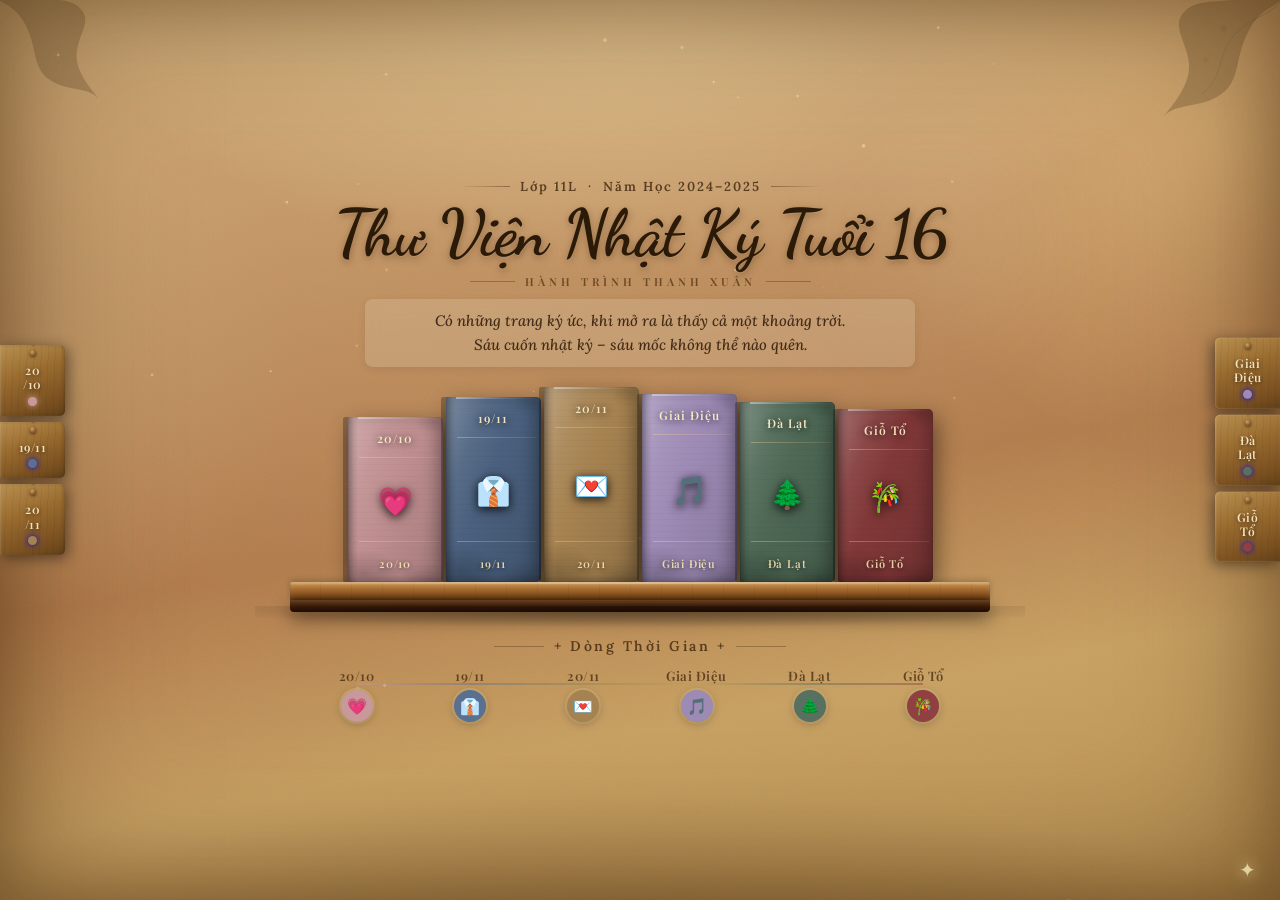
==== commit 58d9f3e2: "Update index.html" ====
--- a/index.html
+++ b/index.html
@@ -9,9 +9,9 @@
 <link href="https://fonts.googleapis.com/css2?family=Dancing+Script:wght@600;700&family=Lora:ital,wght@0,400;0,600;0,700;1,400;1,600&family=Playfair+Display:ital,wght@0,400;0,600;0,700;1,400;1,600&display=swap" rel="stylesheet">
 <style>
 * { margin:0; padding:0; box-sizing:border-box; }
-html, body { width:100%; height:100%; overflow:hidden; }
-
-/* ─── BACKGROUND: warm sandy parchment like in photo ─── */
+html, body { width:100%; height:100%; overflow-x:hidden; overflow-y: auto; }
+
+/* ─── BACKGROUND ─── */
 body {
   font-family: 'Lora', serif;
   background: #c8a87a;
@@ -22,48 +22,25 @@
   overflow: hidden;
 }
 
-/* Multi-layer background matching the photo exactly */
 .bg {
   position: fixed; inset: 0;
   background:
-    /* top-center light bloom */
     radial-gradient(ellipse 70% 55% at 50% -5%, rgba(255,235,180,0.55) 0%, transparent 65%),
-    /* right-side sunlight angle */
     radial-gradient(ellipse 45% 60% at 95% 15%, rgba(255,220,140,0.35) 0%, transparent 60%),
-    /* left bokeh glow */
     radial-gradient(ellipse 35% 50% at 5% 40%, rgba(200,175,120,0.25) 0%, transparent 55%),
-    /* center falloff */
     radial-gradient(ellipse 80% 70% at 50% 40%, rgba(210,170,110,0.15) 0%, transparent 70%),
-    /* bottom dark */
     radial-gradient(ellipse 100% 40% at 50% 110%, rgba(100,65,30,0.4) 0%, transparent 55%),
-    /* base parchment sand color */
     linear-gradient(170deg, #d4b07a 0%, #c09060 30%, #b07848 55%, #c8a060 75%, #b89050 100%);
   z-index: 0;
 }
 
-/* Paper noise grain texture - ENHANCED */
 .grain {
   position: fixed; inset: 0;
   opacity: 0.08;
   background-image: url("data:image/svg+xml,%3Csvg xmlns='http://www.w3.org/2000/svg' width='300' height='300'%3E%3Cfilter id='f'%3E%3CfeTurbulence type='fractalNoise' baseFrequency='0.9' numOctaves='4' stitchTiles='stitch'/%3E%3C/filter%3E%3Crect width='300' height='300' filter='url(%23f)'/%3E%3C/svg%3E");
   z-index: 1; pointer-events: none;
-  animation: grainShift 8s steps(10) infinite;
-}
-
-@keyframes grainShift {
-  0%, 100% { transform: translate(0, 0); }
-  10% { transform: translate(-5%, -10%); }
-  20% { transform: translate(-15%, 5%); }
-  30% { transform: translate(7%, -25%); }
-  40% { transform: translate(-5%, 25%); }
-  50% { transform: translate(15%, 10%); }
-  60% { transform: translate(15%, -15%); }
-  70% { transform: translate(-10%, 15%); }
-  80% { transform: translate(3%, 35%); }
-  90% { transform: translate(-25%, 10%); }
-}
-
-/* Vignette edges */
+}
+
 .vignette {
   position: fixed; inset: 0;
   box-shadow:
@@ -72,33 +49,30 @@
   z-index: 2; pointer-events: none;
 }
 
-/* Floating sparkle dust canvas */
 canvas#sparkle {
   position: fixed; inset: 0;
   z-index: 3; pointer-events: none;
 }
 
-/* NEW: Light flare effect */
 .light-flare {
   position: fixed;
-  top: -10%;
+  top: 10%;
   right: 15%;
-  width: 400px;
-  height: 400px;
-  background: radial-gradient(circle, rgba(255,245,200,0.15) 0%, transparent 70%);
+  width: 300px;
+  height: 300px;
+  background: radial-gradient(circle, rgba(255,240,200,0.12) 0%, transparent 60%);
   border-radius: 50%;
-  filter: blur(60px);
+  filter: blur(50px);
+  animation: flareMove 8s ease-in-out infinite;
   z-index: 1;
   pointer-events: none;
-  animation: flareMove 15s ease-in-out infinite;
 }
 
 @keyframes flareMove {
-  0%, 100% { transform: translate(0, 0) scale(1); opacity: 0.3; }
-  50% { transform: translate(-50px, 30px) scale(1.2); opacity: 0.5; }
-}
-
-/* Decorative foliage corners (SVG inline) */
+  0%, 100% { transform: translate(0, 0) scale(1); opacity: 0.5; }
+  50% { transform: translate(-30px, 20px) scale(1.15); opacity: 0.7; }
+}
+
 .foliage {
   position: fixed;
   z-index: 4; pointer-events: none;
@@ -106,13 +80,103 @@
 }
 .foliage.top-right {
   top: -10px; right: -10px;
-  width: 180px;
+  width: 140px;
   transform: rotate(0deg);
 }
 .foliage.top-left {
   top: -10px; left: -10px;
-  width: 160px;
+  width: 120px;
   transform: scaleX(-1);
+}
+
+/* ─── SIDE WOOD TAGS ─── */
+.side-tags {
+  position: fixed;
+  top: 50%;
+  transform: translateY(-50%);
+  display: flex;
+  flex-direction: column;
+  gap: 6px;
+  z-index: 20;
+}
+.side-tags.left  { left: 0; }
+.side-tags.right { right: 0; }
+
+.wood-tag {
+  position: relative;
+  width: 65px;
+  padding: 10px 8px 10px;
+  background: linear-gradient(160deg, #b89050 0%, #9a6c30 40%, #7a5020 80%, #604018 100%);
+  border-radius: 0 5px 5px 0;
+  cursor: pointer;
+  text-decoration: none;
+  box-shadow:
+    3px 3px 14px rgba(0,0,0,0.45),
+    inset 1px 0 2px rgba(255,255,255,0.18),
+    inset -1px 0 3px rgba(0,0,0,0.25);
+  transition: transform 0.22s cubic-bezier(.34,1.5,.64,1), box-shadow 0.22s;
+  overflow: hidden;
+}
+.side-tags.right .wood-tag {
+  border-radius: 5px 0 0 5px;
+  box-shadow: -3px 3px 14px rgba(0,0,0,0.45), inset 1px 0 2px rgba(255,255,255,0.18);
+}
+
+.wood-tag::before {
+  content: "";
+  position: absolute; inset: 0;
+  background: repeating-linear-gradient(92deg, transparent 0, transparent 6px, rgba(0,0,0,0.05) 6px, rgba(0,0,0,0.05) 7px);
+}
+
+.wood-tag-rope {
+  position: absolute;
+  top: -12px;
+  left: 50%;
+  transform: translateX(-50%);
+  width: 2px;
+  height: 12px;
+  background: linear-gradient(180deg, rgba(100,70,40,0.6), rgba(100,70,40,0.3));
+  box-shadow: 0 1px 2px rgba(0,0,0,0.3);
+}
+
+.wood-tag::after {
+  content: "";
+  position: absolute;
+  top: 5px; left: 50%;
+  transform: translateX(-50%);
+  width: 6px; height: 6px;
+  border-radius: 50%;
+  background: radial-gradient(circle at 35% 30%, #d0a060, #5a3010);
+  box-shadow: 0 1px 3px rgba(0,0,0,0.6);
+}
+
+.wood-tag-text {
+  display: block;
+  font-family: 'Playfair Display', serif;
+  font-size: 12px;
+  font-weight: 600;
+  color: rgba(255,238,200,0.92);
+  text-align: center;
+  line-height: 1.2;
+  letter-spacing: 0.5px;
+  text-shadow: 0 1px 4px rgba(0,0,0,0.6);
+  padding-top: 8px;
+  position: relative; z-index: 1;
+}
+
+.wood-tag-dot {
+  display: block;
+  width: 9px; height: 9px;
+  border-radius: 50%;
+  margin: 5px auto 0;
+  box-shadow: 0 0 6px currentColor;
+  position: relative; z-index: 1;
+}
+
+.side-tags.left  .wood-tag:hover { transform: translateX(5px); }
+.side-tags.right .wood-tag:hover { transform: translateX(-5px); }
+.wood-tag:hover {
+  box-shadow: 5px 4px 20px rgba(0,0,0,0.55), inset 1px 0 2px rgba(255,255,255,0.22), 0 0 12px rgba(220,170,80,0.35);
 }
 
 /* ─── MAIN SCENE ─── */
@@ -126,94 +190,15 @@
   align-items: center;
   justify-content: center;
   gap: 0;
-}
-
-/* ─── SIDE WOOD TAGS - ENHANCED ─── */
-.side-tags {
-  position: fixed;
-  top: 50%;
-  transform: translateY(-50%);
-  display: flex;
-  flex-direction: column;
-  gap: 8px;
-  z-index: 20;
-}
-.side-tags.left  { left: 0; }
-.side-tags.right { right: 0; }
-
-.wood-tag {
-  position: relative;
-  width: 80px;
-  padding: 14px 10px 12px;
-  background: linear-gradient(160deg, #b89050 0%, #9a6838 40%, #754c20 80%, #603810 100%);
-  border-radius: 0 8px 8px 0;
-  cursor: pointer;
-  text-decoration: none;
-  box-shadow:
-    3px 3px 14px rgba(0,0,0,0.55),
-    inset 1px 0 2px rgba(255,255,255,0.15),
-    inset -1px 0 3px rgba(0,0,0,0.35),
-    0 6px 12px rgba(0,0,0,0.25);
-  transition: transform 0.22s cubic-bezier(.34,1.5,.64,1), box-shadow 0.22s;
-  overflow: hidden;
-}
-.side-tags.right .wood-tag {
-  border-radius: 8px 0 0 8px;
-  box-shadow: -3px 3px 14px rgba(0,0,0,0.55), inset 1px 0 2px rgba(255,255,255,0.15), 0 6px 12px rgba(0,0,0,0.25);
-}
-
-/* Wood grain lines */
-.wood-tag::before {
-  content: "";
-  position: absolute; inset: 0;
-  background: repeating-linear-gradient(92deg, transparent 0, transparent 6px, rgba(0,0,0,0.05) 6px, rgba(0,0,0,0.05) 7px);
-}
-
-/* Rope/string hanging effect */
-.wood-tag::after {
-  content: "";
-  position: absolute;
-  top: -10px; left: 50%;
-  transform: translateX(-50%);
-  width: 2px; height: 20px;
-  background: linear-gradient(180deg, rgba(100,70,40,0.7), rgba(120,80,45,0.9));
-  box-shadow: 0 2px 4px rgba(0,0,0,0.4);
-}
-
-.wood-tag-text {
-  display: block;
-  font-family: 'Playfair Display', serif;
-  font-size: 14.5px;
-  font-weight: 600;
-  color: rgba(255,238,200,0.92);
-  text-align: center;
-  line-height: 1.3;
-  letter-spacing: 0.5px;
-  text-shadow: 0 1px 4px rgba(0,0,0,0.6);
-  padding-top: 10px;
-  position: relative; z-index: 1;
-}
-
-.wood-tag-dot {
-  display: block;
-  width: 11px; height: 11px;
-  border-radius: 50%;
-  margin: 6px auto 0;
-  box-shadow: 0 0 6px currentColor;
-  position: relative; z-index: 1;
-}
-
-.side-tags.left  .wood-tag:hover { transform: translateX(8px) scale(1.03); }
-.side-tags.right .wood-tag:hover { transform: translateX(-8px) scale(1.03); }
-.wood-tag:hover {
-  box-shadow: 5px 4px 20px rgba(0,0,0,0.65), inset 1px 0 2px rgba(255,255,255,0.25), 0 0 16px rgba(220,170,80,0.45);
-}
-
-/* ─── HEADER - ENHANCED ─── */
+  padding: 15px 20px;
+  overflow-y: auto;
+}
+
+/* ─── HEADER ─── */
 .header {
   text-align: center;
   padding: 0 20px;
-  margin-bottom: 18px;
+  margin-bottom: 20px;
   animation: fadeDown 1s ease 0.1s both;
 }
 
@@ -226,17 +211,17 @@
   display: flex;
   align-items: center;
   justify-content: center;
-  gap: 12px;
-  margin-bottom: 10px;
+  gap: 10px;
+  margin-bottom: 8px;
 }
 .h-top-line .rule {
-  width: 65px; height: 1px;
+  width: 50px; height: 1px;
   background: linear-gradient(90deg, transparent, rgba(80,50,20,0.5));
 }
 .h-top-line .rule.r { background: linear-gradient(90deg, rgba(80,50,20,0.5), transparent); }
 .h-top-line span {
   font-family: 'Lora', serif;
-  font-size: 15px;
+  font-size: 13px;
   font-weight: 600;
   letter-spacing: 2px;
   color: rgba(60,35,12,0.8);
@@ -244,33 +229,33 @@
 
 .h-title {
   font-family: 'Dancing Script', cursive;
-  font-size: clamp(58px, 9.5vw, 95px);
+  font-size: clamp(42px, 8vw, 65px);
   font-weight: 700;
   color: #2c1a08;
   line-height: 0.95;
   letter-spacing: -1px;
   text-shadow:
+    0 2px 6px rgba(0,0,0,0.15),
     1px 3px 8px rgba(100,60,20,0.25),
-    0 2px 6px rgba(0,0,0,0.15),
     0 1px 0 rgba(255,255,255,0.15);
 }
 
 .h-divider {
   display: flex;
   align-items: center;
-  gap: 12px;
+  gap: 10px;
   justify-content: center;
-  margin: 12px 0;
+  margin: 10px 0;
 }
 .h-divider .d-rule {
-  width: 60px; height: 1px;
+  width: 45px; height: 1px;
   background: rgba(100,65,25,0.45);
 }
 .h-divider span {
   font-family: 'Playfair Display', serif;
-  font-size: 12px;
+  font-size: 11px;
   font-weight: 600;
-  letter-spacing: 5.5px;
+  letter-spacing: 4px;
   color: rgba(80,50,18,0.75);
   text-transform: uppercase;
 }
@@ -278,23 +263,26 @@
 .h-quote {
   font-family: 'Lora', serif;
   font-style: italic;
-  font-size: clamp(15px, 2vw, 18px);
+  font-size: clamp(13px, 2vw, 15px);
   font-weight: 500;
-  color: rgba(50,28,8,0.85);
-  line-height: 1.7;
-  margin-top: 10px;
-  padding: 12px 20px;
-  background: rgba(255,250,240,0.25);
+  color: rgba(45,25,8,0.85);
+  line-height: 1.6;
+  margin-top: 8px;
+  padding: 10px 20px;
+  background: rgba(255,250,240,0.15);
+  backdrop-filter: blur(8px);
   border-radius: 8px;
-  backdrop-filter: blur(8px);
   box-shadow: 0 2px 8px rgba(0,0,0,0.08);
+  max-width: 550px;
+  margin-left: auto;
+  margin-right: auto;
 }
 
 /* ─── BOOKS SHELF CONTAINER ─── */
 .shelf-container {
   position: relative;
   animation: fadeUp 1s ease 0.35s both;
-  width: min(850px, 84vw);
+  width: min(700px, 84vw);
 }
 
 @keyframes fadeUp {
@@ -307,17 +295,16 @@
   display: flex;
   align-items: flex-end;
   justify-content: center;
-  gap: 4px;
+  gap: 3px;
   padding: 0 8px;
   position: relative;
 }
 
-/* ── Individual book - ENHANCED HOVER ── */
 .book {
   position: relative;
   cursor: pointer;
   flex: 1;
-  max-width: 120px;
+  max-width: 95px;
   transform-origin: bottom center;
   transition: transform 0.32s cubic-bezier(.34,1.5,.64,1);
   animation: bookRise 0.8s ease both;
@@ -342,29 +329,26 @@
 }
 
 .book:hover { 
-  transform: translateY(-22px) scale(1.02);
-  z-index: 50;
+  transform: translateY(-6px) scale(1.02); 
 }
 .book:hover .book-spine { 
   box-shadow: 
-    -5px 0 rgba(0,0,0,0.32), 
-    0 0 45px var(--glow,rgba(200,150,100,0.7)), 
-    6px 15px 35px rgba(0,0,0,0.55),
-    inset 0 0 30px rgba(255,255,255,0.08);
-  filter: brightness(1.12);
+    -5px 0 rgba(0,0,0,0.28), 
+    0 0 35px var(--glow,rgba(200,150,100,0.6)), 
+    0 12px 25px rgba(0,0,0,0.35),
+    inset -2px 2px 20px rgba(255,255,255,0.15);
+  filter: brightness(1.08); 
 }
 .book:hover .book-glow  { opacity: 1; }
 
-/* Spine – the main book face */
 .book-spine {
   position: relative;
   width: 100%;
-  /* heights differ per book for realistic look */
-  height: var(--h, 210px);
+  height: var(--h, 165px);
   background: var(--col);
   border-radius: 2px 5px 5px 2px;
   overflow: hidden;
-  transition: box-shadow 0.32s ease, filter 0.25s ease, transform 0.25s ease;
+  transition: box-shadow 0.32s ease, filter 0.25s ease, transform 0.32s ease;
   box-shadow:
     -5px 0 rgba(0,0,0,0.26),
     4px 8px 22px rgba(0,0,0,0.45),
@@ -372,19 +356,16 @@
     inset 0 0 0 0.5px rgba(0,0,0,0.15);
 }
 
-/* Leather texture */
 .book-spine::before {
   content:"";
   position:absolute; inset:0;
   background:
-    /* worn highlight sheen */
     linear-gradient(112deg,
       rgba(255,255,255,0.28) 0%,
       rgba(255,255,255,0.08) 25%,
       transparent 45%,
       rgba(0,0,0,0.08) 75%,
       rgba(0,0,0,0.18) 100%),
-    /* horizontal leather grain */
     repeating-linear-gradient(
       180deg,
       transparent 0px, transparent 5px,
@@ -393,24 +374,21 @@
   z-index:1;
 }
 
-/* Left spine shadow (binding) */
 .book-spine::after {
   content:"";
   position:absolute;
-  left:0; top:0; bottom:0; width:12px;
+  left:0; top:0; bottom:0; width:10px;
   background: linear-gradient(90deg, rgba(0,0,0,0.32) 0%, rgba(0,0,0,0.08) 60%, transparent 100%);
   z-index:2;
 }
 
-/* Top highlight strip */
 .spine-top-light {
   position:absolute;
-  top:0; left:12px; right:0; height:3px;
+  top:0; left:10px; right:0; height:2px;
   background: linear-gradient(90deg, rgba(255,255,255,0.4), rgba(255,255,255,0.1) 60%, transparent);
   z-index:3;
 }
 
-/* Worn edges / corner scuffs */
 .spine-wear {
   position:absolute; inset:0;
   background:
@@ -420,114 +398,106 @@
   z-index:2;
 }
 
-/* Book content layout */
 .spine-inner {
   position:absolute; inset:0;
   display:flex;
   flex-direction:column;
   align-items:center;
   justify-content:space-between;
-  padding: 20px 8px 16px;
+  padding: 14px 6px 12px;
   z-index:4;
 }
 
-/* Date text at top of spine */
 .spine-date {
   font-family: 'Playfair Display', serif;
-  font-size: clamp(11px, 1.2vw, 14px);
+  font-size: clamp(10px, 1.2vw, 12px);
   font-weight: 600;
   color: rgba(255,240,200,0.92);
-  letter-spacing: 1.2px;
+  letter-spacing: 1px;
   text-shadow: 0 1px 6px rgba(0,0,0,0.55), 0 0 12px rgba(0,0,0,0.3);
   text-align: center;
-  line-height: 1.25;
-}
-
-/* Center icon / embossed symbol - ENHANCED */
+  line-height: 1.2;
+}
+
 .spine-icon {
-  font-size: clamp(26px, 3.2vw, 34px);
-  text-shadow: 
-    0 2px 10px rgba(0,0,0,0.5),
-    0 0 20px rgba(255,255,255,0.3);
+  font-size: clamp(22px, 3vw, 28px);
+  text-shadow: 0 2px 10px rgba(0,0,0,0.5);
   filter: drop-shadow(0 2px 4px rgba(0,0,0,0.4));
   flex: 1;
   display: flex;
   align-items: center;
   animation: floatIcon 3s ease-in-out infinite;
-  transition: transform 0.3s ease, filter 0.3s ease;
-}
-
-.book:hover .spine-icon {
-  transform: translateY(-4px) scale(1.1);
-  filter: drop-shadow(0 4px 8px rgba(0,0,0,0.5)) drop-shadow(0 0 12px rgba(255,255,255,0.5));
+  transition: transform 0.3s ease;
 }
 
 @keyframes floatIcon {
   0%, 100% { transform: translateY(0px); }
-  50% { transform: translateY(-8px); }
-}
-
-/* Bottom embossed stamp text */
+  50% { transform: translateY(-6px); }
+}
+
+@keyframes floatIconHover {
+  0%, 100% { transform: translateY(0px) scale(1.3); }
+  50% { transform: translateY(-6px) scale(1.3); }
+}
+
+.book:hover .spine-icon {
+  animation: floatIconHover 3s ease-in-out infinite;
+}
+
 .spine-stamp {
   font-family: 'Playfair Display', serif;
-  font-size: clamp(10px, 1.1vw, 13px);
+  font-size: clamp(9px, 1.1vw, 11px);
   font-weight: 600;
   color: rgba(255,235,185,0.85);
-  letter-spacing: 1px;
+  letter-spacing: 0.8px;
   text-shadow: 0 1px 5px rgba(0,0,0,0.6);
   text-align: center;
-  line-height: 1.3;
-}
-
-/* Horizontal decorative lines on spine */
+  line-height: 1.2;
+}
+
 .spine-line-top, .spine-line-bot {
   position: absolute;
-  left: 13px; right: 5px;
+  left: 11px; right: 4px;
   height: 1px;
   background: linear-gradient(90deg, rgba(255,220,150,0.35), rgba(255,220,150,0.1));
   z-index: 3;
 }
-.spine-line-top { top: 52px; }
-.spine-line-bot { bottom: 52px; }
-
-/* Glow ring on hover - ENHANCED */
+.spine-line-top { top: 40px; }
+.spine-line-bot { bottom: 40px; }
+
 .book-glow {
-  position:absolute; inset:-4px;
+  position:absolute; inset:-3px;
   border-radius:4px 7px 7px 4px;
-  box-shadow: 
-    0 0 35px 8px var(--glow,rgba(200,160,80,0.65)),
-    0 0 60px 12px var(--glow,rgba(200,160,80,0.35));
+  box-shadow: 0 0 28px 6px var(--glow,rgba(200,160,80,0.55));
   opacity:0;
   pointer-events:none;
   transition: opacity 0.3s ease;
   z-index:10;
 }
 
-/* Drop shadow under book */
 .book-shadow {
   position:absolute;
-  bottom:-6px; left:5%; right:5%;
-  height:8px;
+  bottom:-5px; left:5%; right:5%;
+  height:6px;
   background: radial-gradient(ellipse, rgba(0,0,0,0.38) 0%, transparent 70%);
   border-radius:50%;
   pointer-events:none;
   transition: all 0.3s ease;
 }
 .book:hover .book-shadow { 
-  transform: scaleX(1.4); 
+  transform: scaleX(1.3); 
   opacity:0.6;
-  height: 10px;
-  filter: blur(4px);
-}
-
-/* ─── WOOD SHELF - ENHANCED 3D ─── */
+  bottom: -8px;
+}
+
+/* ─── WOOD SHELF ─── */
 .shelf {
   position: relative;
   width: 100%;
 }
 
 .shelf-top {
-  height: 22px;
+  height: 18px;
   background: linear-gradient(180deg,
     #d4a060 0%,
     #b87c3a 20%,
@@ -539,10 +509,8 @@
   box-shadow:
     0 -2px 6px rgba(0,0,0,0.2),
     inset 0 3px 5px rgba(255,255,255,0.18),
-    inset 0 -1px 3px rgba(0,0,0,0.3),
-    0 4px 8px rgba(0,0,0,0.15);
-}
-/* Shelf wood grain */
+    inset 0 -1px 3px rgba(0,0,0,0.3);
+}
 .shelf-top::before {
   content:"";
   position:absolute; inset:0;
@@ -552,11 +520,10 @@
   );
   border-radius: inherit;
 }
-/* Shelf edge highlight */
 .shelf-top::after {
   content:"";
   position:absolute;
-  top:0; left:0; right:0; height:3px;
+  top:0; left:0; right:0; height:2px;
   background: linear-gradient(90deg,
     rgba(255,255,255,0.05) 0%,
     rgba(255,255,255,0.22) 30%,
@@ -568,51 +535,57 @@
 }
 
 .shelf-face {
-  height: 16px;
+  height: 12px;
+  background: linear-gradient(180deg, #5a3010 0%, #3a1c08 60%, #2a1006 100%);
+  border-radius: 0 0 4px 4px;
+  box-shadow: 0 6px 18px rgba(0,0,0,0.55);
+  position: relative;
+}
+
+.shelf-face::before {
+  content: "";
+  position: absolute;
+  inset: 0;
   background: linear-gradient(180deg, 
-    #5a3010 0%, 
-    #3a1c08 40%,
-    #2a1006 70%, 
-    #1a0804 100%
+    rgba(255,255,255,0.08) 0%, 
+    transparent 40%, 
+    rgba(0,0,0,0.2) 100%
   );
-  border-radius: 0 0 4px 4px;
-  box-shadow: 
-    0 8px 20px rgba(0,0,0,0.65),
-    inset 0 -2px 4px rgba(0,0,0,0.4);
-}
-
-/* Shelf cast shadow on wall behind - ENHANCED */
+  border-radius: inherit;
+}
+
 .shelf-wall-shadow {
   position: absolute;
-  bottom: -25px; left: -5%; right: -5%;
-  height: 28px;
-  background: radial-gradient(ellipse 65% 100% at 50% 0%, rgba(0,0,0,0.35), transparent);
+  bottom: -16px; left: -5%; right: -5%;
+  height: 22px;
+  background: radial-gradient(ellipse 60% 100% at 50% 0%, rgba(0,0,0,0.35), transparent);
   border-radius: 0 0 50% 50%;
   pointer-events: none;
-  filter: blur(3px);
-}
-
-/* ─── TIMELINE - ENHANCED WITH TOOLTIPS ─── */
+}
+
+/* ─── TIMELINE ─── */
 .timeline {
-  margin-top: 26px;
+  margin-top: 25px;
   text-align: center;
   animation: fadeUp 1s ease 0.7s both;
+  position: relative;
+  z-index: 15;
 }
 
 .tl-title {
   display: flex;
   align-items: center;
-  gap: 12px;
+  gap: 10px;
   justify-content: center;
   font-family: 'Lora', serif;
-  font-size: 16px;
+  font-size: 14px;
   font-weight: 600;
   color: rgba(55,30,8,0.75);
-  letter-spacing: 3px;
-  margin-bottom: 14px;
+  letter-spacing: 2.5px;
+  margin-bottom: 12px;
 }
 .tl-title::before, .tl-title::after {
-  content:""; width:65px; height:1px;
+  content:""; width:50px; height:1px;
   background: rgba(55,30,8,0.3);
 }
 
@@ -621,16 +594,15 @@
   align-items: flex-start;
   justify-content: center;
   gap: 0;
-  width: min(820px, 88vw);
+  width: min(680px, 88vw);
   margin: 0 auto;
   position: relative;
 }
 
-/* Timeline connector */
 .tl-row::before {
   content:"";
   position:absolute;
-  top:19px; left:calc(100%/12); right:calc(100%/12);
+  top:16px; left:calc(100%/12); right:calc(100%/12);
   height:1.5px;
   background: linear-gradient(90deg,
     #c8989a, #5a7090 20%, #888550 40%, #c0a055 60%, #587060 80%, #904040
@@ -643,30 +615,55 @@
   display:flex;
   flex-direction:column;
   align-items:center;
-  gap:8px;
+  gap:6px;
   flex:1;
   cursor:pointer;
   position:relative; z-index:1;
 }
 
-/* Tooltip */
+.tl-lbl {
+  font-family: 'Playfair Display', serif;
+  font-size: 13px;
+  font-weight: 600;
+  color: rgba(55,30,8,0.7);
+  letter-spacing: 0.5px;
+  text-align: center;
+  white-space: nowrap;
+  transition: color 0.2s;
+}
+
+.tl-dot {
+  width: 32px; height: 32px;
+  border-radius:50%;
+  background: var(--c);
+  display:flex; align-items:center; justify-content:center;
+  font-size: 16px;
+  box-shadow: 0 2px 8px rgba(0,0,0,0.25), 0 0 0 2px rgba(210,180,120,0.7);
+  transition: transform 0.25s cubic-bezier(.34,1.6,.64,1), box-shadow 0.25s;
+}
+.tl-item:hover .tl-dot {
+  transform: scale(1.1);
+  box-shadow: 0 3px 14px rgba(0,0,0,0.35), 0 0 0 3px rgba(230,200,140,0.9), 0 0 14px var(--c);
+}
+.tl-item:hover .tl-lbl { color: rgba(40,20,4,0.95); font-weight:700; }
+
 .tl-tooltip {
   position: absolute;
   bottom: 100%;
   left: 50%;
-  transform: translateX(-50%) translateY(-10px);
-  background: rgba(50,30,10,0.95);
-  color: rgba(255,240,220,0.95);
-  padding: 8px 14px;
+  transform: translateX(-50%) translateY(-8px);
+  background: rgba(40,25,10,0.95);
+  color: rgba(255,245,220,0.95);
+  padding: 6px 12px;
   border-radius: 6px;
   font-family: 'Lora', serif;
-  font-size: 13px;
+  font-size: 11px;
   font-weight: 500;
   white-space: nowrap;
   opacity: 0;
   pointer-events: none;
   transition: opacity 0.3s ease, transform 0.3s ease;
-  box-shadow: 0 4px 12px rgba(0,0,0,0.4);
+  box-shadow: 0 4px 12px rgba(0,0,0,0.3);
   z-index: 100;
 }
 
@@ -676,56 +673,19 @@
   top: 100%;
   left: 50%;
   transform: translateX(-50%);
-  border: 6px solid transparent;
-  border-top-color: rgba(50,30,10,0.95);
+  border: 5px solid transparent;
+  border-top-color: rgba(40,25,10,0.95);
 }
 
 .tl-item:hover .tl-tooltip {
   opacity: 1;
-  transform: translateX(-50%) translateY(-15px);
-}
-
-.tl-lbl {
-  font-family: 'Playfair Display', serif;
-  font-size: 15px;
-  font-weight: 600;
-  color: rgba(55,30,8,0.7);
-  letter-spacing: 0.6px;
-  text-align: center;
-  white-space: nowrap;
-  transition: color 0.2s, transform 0.2s;
-}
-
-.tl-dot {
-  width: 38px; height: 38px;
-  border-radius:50%;
-  background: var(--c);
-  display:flex; align-items:center; justify-content:center;
-  font-size: 18px;
-  box-shadow: 
-    0 2px 8px rgba(0,0,0,0.25), 
-    0 0 0 2.5px rgba(210,180,120,0.7);
-  transition: all 0.3s cubic-bezier(.34,1.6,.64,1);
-}
-.tl-item:hover .tl-dot {
-  transform: scale(1.35);
-  box-shadow: 
-    0 4px 16px rgba(0,0,0,0.4), 
-    0 0 0 3px rgba(230,200,140,0.95), 
-    0 0 20px var(--c),
-    0 0 35px rgba(255,255,255,0.3);
-}
-.tl-item:hover .tl-lbl { 
-  color: rgba(40,20,4,0.95); 
-  font-weight:700;
-  transform: translateY(-2px);
-}
-
-/* Bottom sparkle diamond */
+  transform: translateX(-50%) translateY(-10px);
+}
+
 .diamond {
   position: fixed;
-  bottom: 24px; right: 30px;
-  font-size: 24px;
+  bottom: 18px; right: 24px;
+  font-size: 20px;
   color: rgba(255,245,200,0.7);
   text-shadow: 0 0 14px rgba(255,240,180,0.8), 0 0 30px rgba(255,200,80,0.4);
   animation: twinkle 2.5s ease-in-out infinite;
@@ -750,9 +710,9 @@
 .modal-overlay.open { opacity:1; pointer-events:all; }
 
 .modal-book {
-  width: min(88vw, 660px);
+  width: min(88vw, 600px);
   display:grid;
-  grid-template-columns: 75px 1fr;
+  grid-template-columns: 65px 1fr;
   border-radius: 2px 10px 10px 2px;
   overflow:hidden;
   box-shadow: -10px 0 rgba(0,0,0,0.32), 0 36px 100px rgba(0,0,0,0.7);
@@ -768,7 +728,7 @@
   background: var(--mc, #c8989a);
   display:flex; flex-direction:column;
   align-items:center; justify-content:center;
-  padding: 20px 8px;
+  padding: 18px 8px;
   position: relative;
   overflow:hidden;
 }
@@ -777,85 +737,83 @@
   position:absolute; inset:0;
   background: linear-gradient(112deg, rgba(255,255,255,0.22) 0%, transparent 45%, rgba(0,0,0,0.14) 100%);
 }
-.ms-icon  { font-size:38px; z-index:1; margin-bottom:14px; }
+.ms-icon  { font-size:32px; z-index:1; margin-bottom:12px; }
 .ms-label {
-  font-family:'Playfair Display',serif; font-size:14px; font-weight:600;
+  font-family:'Playfair Display',serif; font-size:13px; font-weight:600;
   color:rgba(255,242,210,0.95); writing-mode:vertical-rl;
-  transform:rotate(180deg); letter-spacing:2.5px;
+  transform:rotate(180deg); letter-spacing:2px;
   text-shadow:0 1px 5px rgba(0,0,0,0.6); z-index:1; text-align:center;
 }
 
 .modal-page {
   background: linear-gradient(170deg, #f5ead0 0%, #ede0c0 100%);
-  padding: 38px 36px 30px;
+  padding: 32px 30px 26px;
   position:relative; overflow:hidden;
 }
-/* Ruled lines */
 .modal-page::before {
   content:"";
   position:absolute; inset:0;
   background: repeating-linear-gradient(180deg,
-    transparent 0, transparent 27px,
-    rgba(150,110,50,0.1) 27px, rgba(150,110,50,0.1) 28px
+    transparent 0, transparent 24px,
+    rgba(150,110,50,0.1) 24px, rgba(150,110,50,0.1) 25px
   );
   pointer-events:none;
 }
-/* Red margin line */
 .modal-page::after {
   content:"";
   position:absolute;
-  top:0; left:60px; bottom:0; width:1px;
+  top:0; left:50px; bottom:0; width:1px;
   background: rgba(160,60,40,0.18);
 }
 .m-close {
-  position:absolute; top:14px; right:16px;
-  width:28px; height:28px;
+  position:absolute; top:12px; right:14px;
+  width:26px; height:26px;
   border:none; border-radius:50%;
   background: rgba(80,50,20,0.12);
-  cursor:pointer; font-size:14px; color:#5a3810;
+  cursor:pointer; font-size:13px; color:#5a3810;
   display:flex; align-items:center; justify-content:center;
   transition: background 0.2s, transform 0.2s; z-index:5;
 }
 .m-close:hover { background:rgba(80,50,20,0.22); transform:rotate(90deg); }
 .m-num  {
   font-family:'Playfair Display',serif; 
-  font-size: 13px; 
+  font-size: 12px; 
   font-weight: 600;
-  letter-spacing:4px;
+  letter-spacing:3.5px;
   text-transform:uppercase; 
   color:var(--mc); 
-  margin-bottom:10px; 
+  margin-bottom:8px; 
   position:relative; 
   z-index:1;
 }
 .m-title {
   font-family:'Lora',serif; 
-  font-size:clamp(22px, 3.2vw, 29px);
+  font-size:clamp(20px, 3vw, 25px);
   font-weight:600; 
   color:#2c1a08; 
   line-height:1.3;
-  margin-bottom:16px; 
+  margin-bottom:14px; 
   position:relative; 
   z-index:1;
 }
 .m-body  {
   font-family:'Lora',serif; 
   font-style:normal;
-  font-size: 18px; 
-  line-height:1.85; 
+  font-size: 16px; 
+  line-height:1.75; 
   color:#5a3810;
-  margin-bottom:26px; 
+  margin-bottom:22px; 
   position:relative; 
   z-index:1;
 }
 .m-link {
   display:inline-flex; 
   align-items:center; 
-  gap:8px;
+  gap:7px;
   font-family:'Playfair Display',serif; 
-  font-size:13px; 
+  font-size:12px; 
   font-weight: 600;
-  letter-spacing:2px;
+  letter-spacing:1.8px;
   text-transform:uppercase; 
   color:var(--mc);
   text-decoration:none; 
@@ -866,13 +824,13 @@
   transition: gap 0.3s, opacity 0.3s; 
   opacity:0.85;
 }
-.m-link:hover { gap:14px; opacity:1; }
+.m-link:hover { gap:12px; opacity:1; }
 .m-fold {
   position:absolute; bottom:0; right:0;
   width:0; height:0;
-  border:32px solid transparent;
-  border-bottom:32px solid rgba(150,115,60,0.2);
-  border-right:32px solid rgba(150,115,60,0.2);
+  border:28px solid transparent;
+  border-bottom:28px solid rgba(150,115,60,0.2);
+  border-right:28px solid rgba(150,115,60,0.2);
 }
 
 /* ─── RESPONSIVE ─── */
@@ -881,14 +839,15 @@
   .shelf-container { width: 96vw; }
 }
 @media (max-width:520px) {
-  .book-spine { min-height:150px !important; }
-  .h-title    { font-size:48px; }
-  .h-top-line span { font-size: 13px; }
-  .h-quote { font-size: 14px; }
-  .modal-book { grid-template-columns:55px 1fr; }
-  .modal-page { padding:28px 20px 24px; }
-  .m-body { font-size: 16px; line-height: 1.75; }
-  .tl-tooltip { font-size: 11px; padding: 6px 10px; }
+  .book-spine { min-height:130px !important; }
+  .h-title    { font-size:38px; }
+  .h-top-line span { font-size: 11px; }
+  .h-quote { font-size: 12px; padding: 8px 14px; }
+  .modal-book { grid-template-columns:50px 1fr; }
+  .modal-page { padding:24px 18px 20px; }
+  .m-body { font-size: 14px; line-height: 1.65; }
+  .tl-lbl { font-size: 11px; }
+  .tl-dot { width: 28px; height: 28px; font-size: 14px; }
 }
 </style>
 </head>
@@ -915,14 +874,17 @@
 <!-- Side tags LEFT -->
 <nav class="side-tags left">
   <a class="wood-tag" href="#" onclick="openModal(0);return false;">
+    <div class="wood-tag-rope"></div>
     <span class="wood-tag-text">20<br>/10</span>
     <span class="wood-tag-dot" style="background:#c8989a;color:#c8989a"></span>
   </a>
   <a class="wood-tag" href="#" onclick="openModal(1);return false;">
+    <div class="wood-tag-rope"></div>
     <span class="wood-tag-text">19/11</span>
     <span class="wood-tag-dot" style="background:#5a7090"></span>
   </a>
   <a class="wood-tag" href="#" onclick="openModal(2);return false;">
+    <div class="wood-tag-rope"></div>
     <span class="wood-tag-text">20<br>/11</span>
     <span class="wood-tag-dot" style="background:#a68250"></span>
   </a>
@@ -930,15 +892,18 @@
 
 <!-- Side tags RIGHT -->
 <nav class="side-tags right" style="align-items:flex-end">
-  <a class="wood-tag" href="#" onclick="openModal(3);return false;" style="border-radius:8px 0 0 8px">
+  <a class="wood-tag" href="#" onclick="openModal(3);return false;" style="border-radius:5px 0 0 5px">
+    <div class="wood-tag-rope"></div>
     <span class="wood-tag-text">Giai<br>Điệu</span>
     <span class="wood-tag-dot" style="background:#9d8ab5"></span>
   </a>
-  <a class="wood-tag" href="#" onclick="openModal(4);return false;" style="border-radius:8px 0 0 8px">
+  <a class="wood-tag" href="#" onclick="openModal(4);return false;" style="border-radius:5px 0 0 5px">
+    <div class="wood-tag-rope"></div>
     <span class="wood-tag-text">Đà<br>Lạt</span>
     <span class="wood-tag-dot" style="background:#587060"></span>
   </a>
-  <a class="wood-tag" href="#" onclick="openModal(5);return false;" style="border-radius:8px 0 0 8px">
+  <a class="wood-tag" href="#" onclick="openModal(5);return false;" style="border-radius:5px 0 0 5px">
+    <div class="wood-tag-rope"></div>
     <span class="wood-tag-text">Giỗ<br>Tổ</span>
     <span class="wood-tag-dot" style="background:#904040"></span>
   </a>
@@ -971,10 +936,10 @@
 
     <div class="books" id="booksRow">
 
-      <!-- BOOK 1: 20/10 – DUSTY PINK -->
+      <!-- BOOK 1: 20/10 -->
       <div class="book" onclick="openModal(0)"
            style="--glow:rgba(200,150,152,0.7)">
-        <div class="book-spine" style="--col:#bf8e90; --h:var(--bh1,205px)">
+        <div class="book-spine" style="--col:#bf8e90; --h:var(--bh1,165px)">
           <div class="spine-top-light"></div>
           <div class="spine-wear"></div>
           <div class="spine-line-top"></div>
@@ -989,10 +954,10 @@
         <div class="book-shadow"></div>
       </div>
 
-      <!-- BOOK 2: 19/11 – DEEP NAVY BLUE -->
+      <!-- BOOK 2: 19/11 -->
       <div class="book" onclick="openModal(1)"
            style="--glow:rgba(80,105,140,0.7)">
-        <div class="book-spine" style="--col:#4a607e; --h:var(--bh2,232px)">
+        <div class="book-spine" style="--col:#4a607e; --h:var(--bh2,185px)">
           <div class="spine-top-light"></div>
           <div class="spine-wear"></div>
           <div class="spine-line-top"></div>
@@ -1007,10 +972,10 @@
         <div class="book-shadow"></div>
       </div>
 
-      <!-- BOOK 3: 20/11 – BROWN-YELLOW -->
+      <!-- BOOK 3: 20/11 -->
       <div class="book" onclick="openModal(2)"
            style="--glow:rgba(160,130,70,0.7)">
-        <div class="book-spine" style="--col:#a68250; --h:var(--bh3,246px)">
+        <div class="book-spine" style="--col:#a68250; --h:var(--bh3,195px)">
           <div class="spine-top-light"></div>
           <div class="spine-wear"></div>
           <div class="spine-line-top"></div>
@@ -1025,10 +990,10 @@
         <div class="book-shadow"></div>
       </div>
 
-      <!-- BOOK 4: Giai Điệu – PASTEL PURPLE -->
+      <!-- BOOK 4: Giai Điệu -->
       <div class="book" onclick="openModal(3)"
            style="--glow:rgba(160,140,180,0.7)">
-        <div class="book-spine" style="--col:#9d8ab5; --h:var(--bh4,235px)">
+        <div class="book-spine" style="--col:#9d8ab5; --h:var(--bh4,188px)">
           <div class="spine-top-light"></div>
           <div class="spine-wear"></div>
           <div class="spine-line-top"></div>
@@ -1043,10 +1008,10 @@
         <div class="book-shadow"></div>
       </div>
 
-      <!-- BOOK 5: Đà Lạt – FOREST GREEN -->
+      <!-- BOOK 5: Đà Lạt -->
       <div class="book" onclick="openModal(4)"
            style="--glow:rgba(80,108,85,0.7)">
-        <div class="book-spine" style="--col:#4e6855; --h:var(--bh5,224px)">
+        <div class="book-spine" style="--col:#4e6855; --h:var(--bh5,180px)">
           <div class="spine-top-light"></div>
           <div class="spine-wear"></div>
           <div class="spine-line-top"></div>
@@ -1061,10 +1026,10 @@
         <div class="book-shadow"></div>
       </div>
 
-      <!-- BOOK 6: Giỗ Tổ – DEEP BURGUNDY RED -->
+      <!-- BOOK 6: Giỗ Tổ -->
       <div class="book" onclick="openModal(5)"
            style="--glow:rgba(140,55,55,0.7)">
-        <div class="book-spine" style="--col:#823838; --h:var(--bh6,216px)">
+        <div class="book-spine" style="--col:#823838; --h:var(--bh6,173px)">
           <div class="spine-top-light"></div>
           <div class="spine-wear"></div>
           <div class="spine-line-top"></div>
@@ -1151,7 +1116,7 @@
 </div>
 
 <script>
-/* ── SPARKLE DUST PARTICLES - ENHANCED ── */
+/* ── SPARKLE DUST PARTICLES ── */
 (function(){
   const cv = document.getElementById('sparkle');
   const cx = cv.getContext('2d');
@@ -1159,59 +1124,42 @@
   const resize = () => { W = cv.width = innerWidth; H = cv.height = innerHeight; };
   addEventListener('resize', resize); resize();
 
-  const N = 90; // Increased particle count
+  const N = 60;
   const pts = Array.from({length:N}, () => ({
-    x: Math.random()*W, y: Math.random()*H,
-    vx:(Math.random()-.5)*.2, vy:-(Math.random()*.35+.08),
-    r: Math.random()*2+.4,
-    a: Math.random()*.5+.1,
-    life:Math.random()*500, max:Math.random()*480+200,
-    bright: Math.random()>.5,   /* more brighter sparkles */
-    twinkle: Math.random()>0.7  /* some twinkle effect */
+    x: Math.random()*1000, y: Math.random()*700,
+    vx:(Math.random()-.5)*.15, vy:-(Math.random()*.28+.07),
+    r: Math.random()*1.6+.3,
+    a: Math.random()*.45+.08,
+    life:Math.random()*500, max:Math.random()*460+180,
+    bright: Math.random()>.55
   }));
 
   function frame(){
     cx.clearRect(0,0,W,H);
     for(const p of pts){
-      p.x += p.vx + Math.sin(p.life*.012)*.2;
+      p.x += p.vx + Math.sin(p.life*.011)*.18;
       p.y += p.vy;
       p.life++;
-      const f = p.life<70 ? p.life/70 : p.life>p.max-70 ? (p.max-p.life)/70 : 1;
-      let alpha = p.a*f;
-      
-      // Twinkle effect
-      if(p.twinkle){
-        alpha *= (Math.sin(p.life*0.08)+1)*0.5;
-      }
-      
+      const f = p.life<60 ? p.life/60 : p.life>p.max-60 ? (p.max-p.life)/60 : 1;
+      const alpha = p.a*f;
       if(p.bright && f>.5){
-        /* star cross sparkle - more pronounced */
         cx.save();
-        cx.globalAlpha = alpha*.9;
-        cx.strokeStyle = `rgba(255,245,190,${alpha})`;
-        cx.lineWidth = .7;
+        cx.globalAlpha = alpha*.8;
+        cx.strokeStyle = `rgba(255,240,180,${alpha})`;
+        cx.lineWidth = .5;
         cx.beginPath();
-        cx.moveTo(p.x-p.r*3.5, p.y); cx.lineTo(p.x+p.r*3.5, p.y);
-        cx.moveTo(p.x, p.y-p.r*3.5); cx.lineTo(p.x, p.y+p.r*3.5);
+        cx.moveTo(p.x-p.r*3, p.y); cx.lineTo(p.x+p.r*3, p.y);
+        cx.moveTo(p.x, p.y-p.r*3); cx.lineTo(p.x, p.y+p.r*3);
         cx.stroke();
         cx.restore();
       }
       cx.beginPath();
       cx.arc(p.x, p.y, p.r, 0, Math.PI*2);
-      cx.fillStyle = `rgba(255,235,165,${alpha})`;
+      cx.fillStyle = `rgba(255,232,155,${alpha})`;
       cx.fill();
-      
-      // Glow halo for bright particles
-      if(p.bright && f>.6){
-        cx.beginPath();
-        cx.arc(p.x, p.y, p.r*2, 0, Math.PI*2);
-        cx.fillStyle = `rgba(255,245,200,${alpha*0.2})`;
-        cx.fill();
-      }
-      
       if(p.life>=p.max || p.y<-10 || p.x<-10 || p.x>W+10){
-        p.x=Math.random()*W; p.y=H+10;
-        p.life=0; p.max=Math.random()*480+200;
+        p.x=Math.random()*W; p.y=H+8;
+        p.life=0; p.max=Math.random()*460+180;
       }
     }
     requestAnimationFrame(frame);
@@ -1219,8 +1167,8 @@
   frame();
 })();
 
-/* ── BOOK HEIGHTS (varied, matching photo) ── */
-const bh = [205,232,246,235,224,216];
+/* ── BOOK HEIGHTS ── */
+const bh = [165,185,195,188,180,173];
 document.querySelectorAll('.book-spine').forEach((s,i)=>{
   s.style.height = bh[i]+'px';
 });
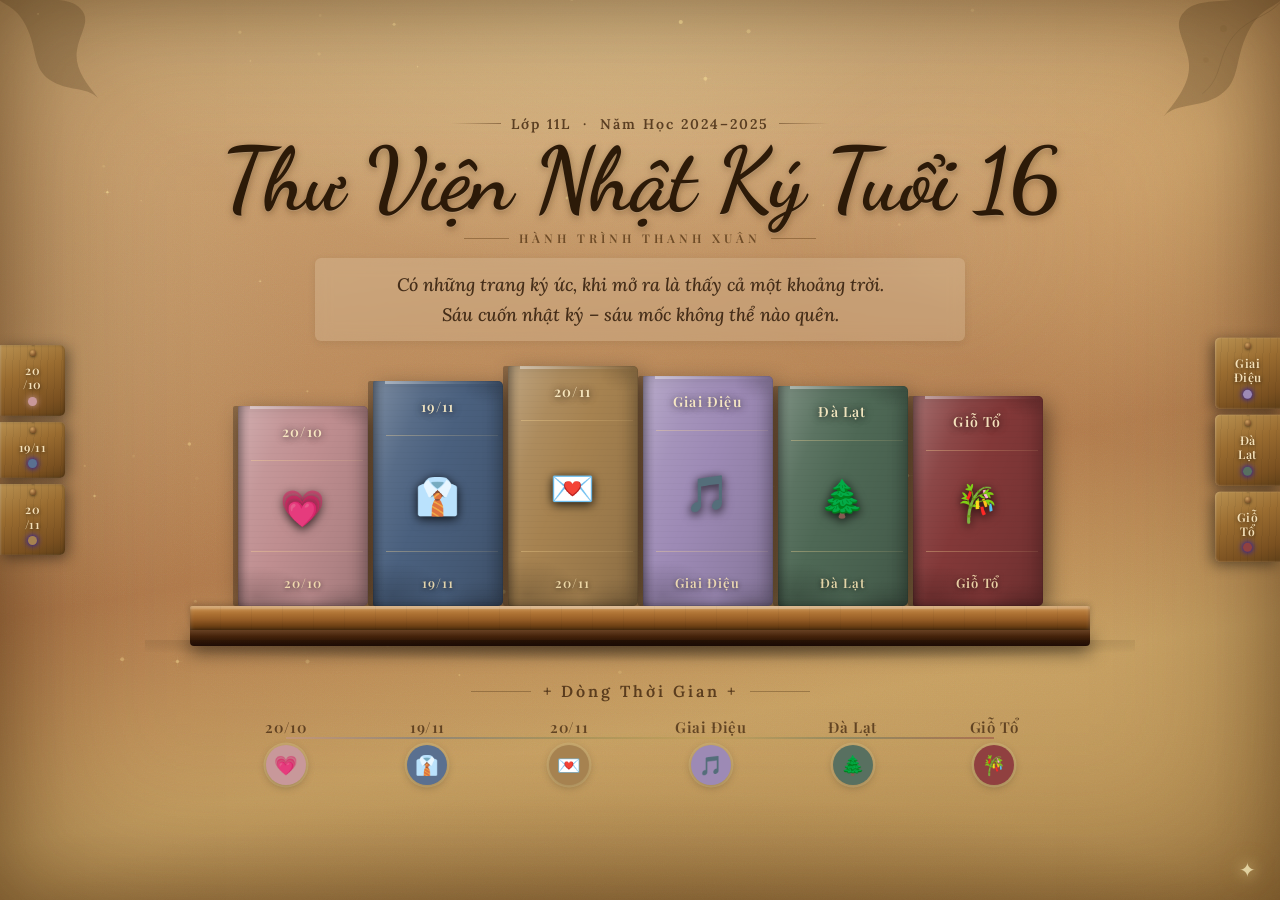
==== commit d21d3e99: "Update index.html" ====
--- a/index.html
+++ b/index.html
@@ -9,9 +9,9 @@
 <link href="https://fonts.googleapis.com/css2?family=Dancing+Script:wght@600;700&family=Lora:ital,wght@0,400;0,600;0,700;1,400;1,600&family=Playfair+Display:ital,wght@0,400;0,600;0,700;1,400;1,600&display=swap" rel="stylesheet">
 <style>
 * { margin:0; padding:0; box-sizing:border-box; }
-html, body { width:100%; height:100%; overflow-x:hidden; overflow-y: auto; }
-
-/* ─── BACKGROUND ─── */
+html, body { width:100%; height:100%; overflow:hidden; }
+
+/* ─── BACKGROUND: warm sandy parchment like in photo ─── */
 body {
   font-family: 'Lora', serif;
   background: #c8a87a;
@@ -19,21 +19,28 @@
   align-items: center;
   justify-content: center;
   position: relative;
-  overflow: hidden;
-}
-
+}
+
+/* Multi-layer background matching the photo exactly */
 .bg {
   position: fixed; inset: 0;
   background:
+    /* top-center light bloom */
     radial-gradient(ellipse 70% 55% at 50% -5%, rgba(255,235,180,0.55) 0%, transparent 65%),
+    /* right-side sunlight angle */
     radial-gradient(ellipse 45% 60% at 95% 15%, rgba(255,220,140,0.35) 0%, transparent 60%),
+    /* left bokeh glow */
     radial-gradient(ellipse 35% 50% at 5% 40%, rgba(200,175,120,0.25) 0%, transparent 55%),
+    /* center falloff */
     radial-gradient(ellipse 80% 70% at 50% 40%, rgba(210,170,110,0.15) 0%, transparent 70%),
+    /* bottom dark */
     radial-gradient(ellipse 100% 40% at 50% 110%, rgba(100,65,30,0.4) 0%, transparent 55%),
+    /* base parchment sand color */
     linear-gradient(170deg, #d4b07a 0%, #c09060 30%, #b07848 55%, #c8a060 75%, #b89050 100%);
   z-index: 0;
 }
 
+/* Paper noise grain texture - ENHANCED */
 .grain {
   position: fixed; inset: 0;
   opacity: 0.08;
@@ -41,6 +48,7 @@
   z-index: 1; pointer-events: none;
 }
 
+/* Vignette edges */
 .vignette {
   position: fixed; inset: 0;
   box-shadow:
@@ -49,11 +57,13 @@
   z-index: 2; pointer-events: none;
 }
 
+/* Floating sparkle dust canvas */
 canvas#sparkle {
   position: fixed; inset: 0;
   z-index: 3; pointer-events: none;
 }
 
+/* NEW: Light flare effect */
 .light-flare {
   position: fixed;
   top: 10%;
@@ -73,6 +83,7 @@
   50% { transform: translate(-30px, 20px) scale(1.15); opacity: 0.7; }
 }
 
+/* Decorative foliage corners (SVG inline) */
 .foliage {
   position: fixed;
   z-index: 4; pointer-events: none;
@@ -89,7 +100,21 @@
   transform: scaleX(-1);
 }
 
-/* ─── SIDE WOOD TAGS ─── */
+/* ─── MAIN SCENE ─── */
+.scene {
+  position: relative;
+  z-index: 10;
+  width: 100vw;
+  height: 100vh;
+  display: flex;
+  flex-direction: column;
+  align-items: center;
+  justify-content: center;
+  gap: 0;
+  padding: 20px;
+}
+
+/* ─── SIDE WOOD TAGS - ENHANCED ─── */
 .side-tags {
   position: fixed;
   top: 50%;
@@ -122,12 +147,14 @@
   box-shadow: -3px 3px 14px rgba(0,0,0,0.45), inset 1px 0 2px rgba(255,255,255,0.18);
 }
 
+/* Wood grain lines */
 .wood-tag::before {
   content: "";
   position: absolute; inset: 0;
   background: repeating-linear-gradient(92deg, transparent 0, transparent 6px, rgba(0,0,0,0.05) 6px, rgba(0,0,0,0.05) 7px);
 }
 
+/* NEW: Hanging rope effect */
 .wood-tag-rope {
   position: absolute;
   top: -12px;
@@ -139,6 +166,7 @@
   box-shadow: 0 1px 2px rgba(0,0,0,0.3);
 }
 
+/* Nail/pin at top */
 .wood-tag::after {
   content: "";
   position: absolute;
@@ -179,26 +207,11 @@
   box-shadow: 5px 4px 20px rgba(0,0,0,0.55), inset 1px 0 2px rgba(255,255,255,0.22), 0 0 12px rgba(220,170,80,0.35);
 }
 
-/* ─── MAIN SCENE ─── */
-.scene {
-  position: relative;
-  z-index: 10;
-  width: 100vw;
-  height: 100vh;
-  display: flex;
-  flex-direction: column;
-  align-items: center;
-  justify-content: center;
-  gap: 0;
-  padding: 15px 20px;
-  overflow-y: auto;
-}
-
-/* ─── HEADER ─── */
+/* ─── HEADER - COMPACT ─── */
 .header {
   text-align: center;
   padding: 0 20px;
-  margin-bottom: 20px;
+  margin-bottom: 25px;
   animation: fadeDown 1s ease 0.1s both;
 }
 
@@ -212,7 +225,7 @@
   align-items: center;
   justify-content: center;
   gap: 10px;
-  margin-bottom: 8px;
+  margin-bottom: 6px;
 }
 .h-top-line .rule {
   width: 50px; height: 1px;
@@ -221,7 +234,7 @@
 .h-top-line .rule.r { background: linear-gradient(90deg, rgba(80,50,20,0.5), transparent); }
 .h-top-line span {
   font-family: 'Lora', serif;
-  font-size: 13px;
+  font-size: 14px;
   font-weight: 600;
   letter-spacing: 2px;
   color: rgba(60,35,12,0.8);
@@ -229,7 +242,7 @@
 
 .h-title {
   font-family: 'Dancing Script', cursive;
-  font-size: clamp(42px, 8vw, 65px);
+  font-size: clamp(58px, 9vw, 88px);
   font-weight: 700;
   color: #2c1a08;
   line-height: 0.95;
@@ -245,7 +258,7 @@
   align-items: center;
   gap: 10px;
   justify-content: center;
-  margin: 10px 0;
+  margin: 8px 0;
 }
 .h-divider .d-rule {
   width: 45px; height: 1px;
@@ -253,27 +266,28 @@
 }
 .h-divider span {
   font-family: 'Playfair Display', serif;
-  font-size: 11px;
+  font-size: 12px;
   font-weight: 600;
   letter-spacing: 4px;
   color: rgba(80,50,18,0.75);
   text-transform: uppercase;
 }
 
+/* ENHANCED QUOTE with background blur box */
 .h-quote {
   font-family: 'Lora', serif;
   font-style: italic;
-  font-size: clamp(13px, 2vw, 15px);
+  font-size: clamp(15px, 2.2vw, 18px);
   font-weight: 500;
   color: rgba(45,25,8,0.85);
-  line-height: 1.6;
-  margin-top: 8px;
-  padding: 10px 20px;
+  line-height: 1.65;
+  margin-top: 12px;
+  padding: 12px 24px;
   background: rgba(255,250,240,0.15);
   backdrop-filter: blur(8px);
-  border-radius: 8px;
+  border-radius: 6px;
   box-shadow: 0 2px 8px rgba(0,0,0,0.08);
-  max-width: 550px;
+  max-width: 650px;
   margin-left: auto;
   margin-right: auto;
 }
@@ -282,7 +296,7 @@
 .shelf-container {
   position: relative;
   animation: fadeUp 1s ease 0.35s both;
-  width: min(700px, 84vw);
+  width: min(900px, 85vw);
 }
 
 @keyframes fadeUp {
@@ -295,16 +309,17 @@
   display: flex;
   align-items: flex-end;
   justify-content: center;
-  gap: 3px;
+  gap: 5px;
   padding: 0 8px;
   position: relative;
 }
 
+/* ── Individual book - ENHANCED HOVER ── */
 .book {
   position: relative;
   cursor: pointer;
   flex: 1;
-  max-width: 95px;
+  max-width: 130px;
   transform-origin: bottom center;
   transition: transform 0.32s cubic-bezier(.34,1.5,.64,1);
   animation: bookRise 0.8s ease both;
@@ -328,23 +343,26 @@
   to   { opacity:1; transform:translateY(0) scale(1); }
 }
 
+/* ENHANCED HOVER EFFECT */
 .book:hover { 
-  transform: translateY(-6px) scale(1.02); 
+  transform: translateY(-8px) scale(1.02); 
 }
 .book:hover .book-spine { 
   box-shadow: 
     -5px 0 rgba(0,0,0,0.28), 
     0 0 35px var(--glow,rgba(200,150,100,0.6)), 
-    0 12px 25px rgba(0,0,0,0.35),
+    0 15px 30px rgba(0,0,0,0.35),
     inset -2px 2px 20px rgba(255,255,255,0.15);
   filter: brightness(1.08); 
 }
 .book:hover .book-glow  { opacity: 1; }
 
+/* Spine – the main book face */
 .book-spine {
   position: relative;
   width: 100%;
-  height: var(--h, 165px);
+  /* heights differ per book for realistic look */
+  height: var(--h, 195px);
   background: var(--col);
   border-radius: 2px 5px 5px 2px;
   overflow: hidden;
@@ -356,16 +374,19 @@
     inset 0 0 0 0.5px rgba(0,0,0,0.15);
 }
 
+/* Leather texture */
 .book-spine::before {
   content:"";
   position:absolute; inset:0;
   background:
+    /* worn highlight sheen */
     linear-gradient(112deg,
       rgba(255,255,255,0.28) 0%,
       rgba(255,255,255,0.08) 25%,
       transparent 45%,
       rgba(0,0,0,0.08) 75%,
       rgba(0,0,0,0.18) 100%),
+    /* horizontal leather grain */
     repeating-linear-gradient(
       180deg,
       transparent 0px, transparent 5px,
@@ -374,21 +395,24 @@
   z-index:1;
 }
 
+/* Left spine shadow (binding) */
 .book-spine::after {
   content:"";
   position:absolute;
-  left:0; top:0; bottom:0; width:10px;
+  left:0; top:0; bottom:0; width:12px;
   background: linear-gradient(90deg, rgba(0,0,0,0.32) 0%, rgba(0,0,0,0.08) 60%, transparent 100%);
   z-index:2;
 }
 
+/* Top highlight strip */
 .spine-top-light {
   position:absolute;
-  top:0; left:10px; right:0; height:2px;
+  top:0; left:12px; right:0; height:3px;
   background: linear-gradient(90deg, rgba(255,255,255,0.4), rgba(255,255,255,0.1) 60%, transparent);
   z-index:3;
 }
 
+/* Worn edges / corner scuffs */
 .spine-wear {
   position:absolute; inset:0;
   background:
@@ -398,29 +422,32 @@
   z-index:2;
 }
 
+/* Book content layout */
 .spine-inner {
   position:absolute; inset:0;
   display:flex;
   flex-direction:column;
   align-items:center;
   justify-content:space-between;
-  padding: 14px 6px 12px;
+  padding: 18px 8px 16px;
   z-index:4;
 }
 
+/* Date text at top of spine */
 .spine-date {
   font-family: 'Playfair Display', serif;
-  font-size: clamp(10px, 1.2vw, 12px);
+  font-size: clamp(12px, 1.4vw, 14px);
   font-weight: 600;
   color: rgba(255,240,200,0.92);
-  letter-spacing: 1px;
+  letter-spacing: 1.2px;
   text-shadow: 0 1px 6px rgba(0,0,0,0.55), 0 0 12px rgba(0,0,0,0.3);
   text-align: center;
   line-height: 1.2;
 }
 
+/* Center icon / embossed symbol - ENHANCED */
 .spine-icon {
-  font-size: clamp(22px, 3vw, 28px);
+  font-size: clamp(28px, 3.5vw, 36px);
   text-shadow: 0 2px 10px rgba(0,0,0,0.5);
   filter: drop-shadow(0 2px 4px rgba(0,0,0,0.4));
   flex: 1;
@@ -432,39 +459,42 @@
 
 @keyframes floatIcon {
   0%, 100% { transform: translateY(0px); }
-  50% { transform: translateY(-6px); }
+  50% { transform: translateY(-8px); }
 }
 
 @keyframes floatIconHover {
-  0%, 100% { transform: translateY(0px) scale(1.3); }
-  50% { transform: translateY(-6px) scale(1.3); }
+  0%, 100% { transform: translateY(0px) scale(1.4); }
+  50% { transform: translateY(-8px) scale(1.4); }
 }
 
 .book:hover .spine-icon {
   animation: floatIconHover 3s ease-in-out infinite;
 }
 
+/* Bottom embossed stamp text */
 .spine-stamp {
   font-family: 'Playfair Display', serif;
-  font-size: clamp(9px, 1.1vw, 11px);
+  font-size: clamp(11px, 1.2vw, 13px);
   font-weight: 600;
   color: rgba(255,235,185,0.85);
-  letter-spacing: 0.8px;
+  letter-spacing: 1px;
   text-shadow: 0 1px 5px rgba(0,0,0,0.6);
   text-align: center;
   line-height: 1.2;
 }
 
+/* Horizontal decorative lines on spine */
 .spine-line-top, .spine-line-bot {
   position: absolute;
-  left: 11px; right: 4px;
+  left: 13px; right: 5px;
   height: 1px;
   background: linear-gradient(90deg, rgba(255,220,150,0.35), rgba(255,220,150,0.1));
   z-index: 3;
 }
-.spine-line-top { top: 40px; }
-.spine-line-bot { bottom: 40px; }
-
+.spine-line-top { top: 54px; }
+.spine-line-bot { bottom: 54px; }
+
+/* Glow ring on hover - ENHANCED */
 .book-glow {
   position:absolute; inset:-3px;
   border-radius:4px 7px 7px 4px;
@@ -475,6 +505,7 @@
   z-index:10;
 }
 
+/* Drop shadow under book - ENHANCED */
 .book-shadow {
   position:absolute;
   bottom:-5px; left:5%; right:5%;
@@ -490,14 +521,14 @@
   bottom: -8px;
 }
 
-/* ─── WOOD SHELF ─── */
+/* ─── WOOD SHELF - ENHANCED 3D EFFECT ─── */
 .shelf {
   position: relative;
   width: 100%;
 }
 
 .shelf-top {
-  height: 18px;
+  height: 24px;
   background: linear-gradient(180deg,
     #d4a060 0%,
     #b87c3a 20%,
@@ -511,6 +542,7 @@
     inset 0 3px 5px rgba(255,255,255,0.18),
     inset 0 -1px 3px rgba(0,0,0,0.3);
 }
+/* Shelf wood grain */
 .shelf-top::before {
   content:"";
   position:absolute; inset:0;
@@ -520,10 +552,11 @@
   );
   border-radius: inherit;
 }
+/* Shelf edge highlight */
 .shelf-top::after {
   content:"";
   position:absolute;
-  top:0; left:0; right:0; height:2px;
+  top:0; left:0; right:0; height:3px;
   background: linear-gradient(90deg,
     rgba(255,255,255,0.05) 0%,
     rgba(255,255,255,0.22) 30%,
@@ -535,13 +568,14 @@
 }
 
 .shelf-face {
-  height: 12px;
+  height: 16px;
   background: linear-gradient(180deg, #5a3010 0%, #3a1c08 60%, #2a1006 100%);
   border-radius: 0 0 4px 4px;
   box-shadow: 0 6px 18px rgba(0,0,0,0.55);
   position: relative;
 }
 
+/* NEW: 3D gradient on shelf face */
 .shelf-face::before {
   content: "";
   position: absolute;
@@ -554,6 +588,7 @@
   border-radius: inherit;
 }
 
+/* Shelf cast shadow on wall behind - ENHANCED */
 .shelf-wall-shadow {
   position: absolute;
   bottom: -16px; left: -5%; right: -5%;
@@ -563,9 +598,9 @@
   pointer-events: none;
 }
 
-/* ─── TIMELINE ─── */
+/* ─── TIMELINE - ENHANCED WITH TOOLTIPS ─── */
 .timeline {
-  margin-top: 25px;
+  margin-top: 35px;
   text-align: center;
   animation: fadeUp 1s ease 0.7s both;
   position: relative;
@@ -575,17 +610,17 @@
 .tl-title {
   display: flex;
   align-items: center;
-  gap: 10px;
+  gap: 12px;
   justify-content: center;
   font-family: 'Lora', serif;
-  font-size: 14px;
+  font-size: 16px;
   font-weight: 600;
   color: rgba(55,30,8,0.75);
-  letter-spacing: 2.5px;
-  margin-bottom: 12px;
+  letter-spacing: 3px;
+  margin-bottom: 16px;
 }
 .tl-title::before, .tl-title::after {
-  content:""; width:50px; height:1px;
+  content:""; width:60px; height:1px;
   background: rgba(55,30,8,0.3);
 }
 
@@ -594,15 +629,16 @@
   align-items: flex-start;
   justify-content: center;
   gap: 0;
-  width: min(680px, 88vw);
+  width: min(850px, 88vw);
   margin: 0 auto;
   position: relative;
 }
 
+/* Timeline connector */
 .tl-row::before {
   content:"";
   position:absolute;
-  top:16px; left:calc(100%/12); right:calc(100%/12);
+  top:20px; left:calc(100%/12); right:calc(100%/12);
   height:1.5px;
   background: linear-gradient(90deg,
     #c8989a, #5a7090 20%, #888550 40%, #c0a055 60%, #587060 80%, #904040
@@ -615,7 +651,7 @@
   display:flex;
   flex-direction:column;
   align-items:center;
-  gap:6px;
+  gap:8px;
   flex:1;
   cursor:pointer;
   position:relative; z-index:1;
@@ -623,22 +659,23 @@
 
 .tl-lbl {
   font-family: 'Playfair Display', serif;
-  font-size: 13px;
+  font-size: 15px;
   font-weight: 600;
   color: rgba(55,30,8,0.7);
-  letter-spacing: 0.5px;
+  letter-spacing: 0.6px;
   text-align: center;
   white-space: nowrap;
   transition: color 0.2s;
 }
 
+/* ENHANCED TIMELINE DOT */
 .tl-dot {
-  width: 32px; height: 32px;
+  width: 40px; height: 40px;
   border-radius:50%;
   background: var(--c);
   display:flex; align-items:center; justify-content:center;
-  font-size: 16px;
-  box-shadow: 0 2px 8px rgba(0,0,0,0.25), 0 0 0 2px rgba(210,180,120,0.7);
+  font-size: 19px;
+  box-shadow: 0 2px 8px rgba(0,0,0,0.25), 0 0 0 2.5px rgba(210,180,120,0.7);
   transition: transform 0.25s cubic-bezier(.34,1.6,.64,1), box-shadow 0.25s;
 }
 .tl-item:hover .tl-dot {
@@ -647,6 +684,7 @@
 }
 .tl-item:hover .tl-lbl { color: rgba(40,20,4,0.95); font-weight:700; }
 
+/* NEW: TOOLTIP */
 .tl-tooltip {
   position: absolute;
   bottom: 100%;
@@ -654,10 +692,10 @@
   transform: translateX(-50%) translateY(-8px);
   background: rgba(40,25,10,0.95);
   color: rgba(255,245,220,0.95);
-  padding: 6px 12px;
-  border-radius: 6px;
+  padding: 8px 14px;
+  border-radius: 5px;
   font-family: 'Lora', serif;
-  font-size: 11px;
+  font-size: 13px;
   font-weight: 500;
   white-space: nowrap;
   opacity: 0;
@@ -682,6 +720,7 @@
   transform: translateX(-50%) translateY(-10px);
 }
 
+/* Bottom sparkle diamond */
 .diamond {
   position: fixed;
   bottom: 18px; right: 24px;
@@ -711,6 +750,7 @@
 
 .modal-book {
   width: min(88vw, 600px);
+  max-height: 80vh;
   display:grid;
   grid-template-columns: 65px 1fr;
   border-radius: 2px 10px 10px 2px;
@@ -728,7 +768,7 @@
   background: var(--mc, #c8989a);
   display:flex; flex-direction:column;
   align-items:center; justify-content:center;
-  padding: 18px 8px;
+  padding: 18px 6px;
   position: relative;
   overflow:hidden;
 }
@@ -739,7 +779,7 @@
 }
 .ms-icon  { font-size:32px; z-index:1; margin-bottom:12px; }
 .ms-label {
-  font-family:'Playfair Display',serif; font-size:13px; font-weight:600;
+  font-family:'Playfair Display',serif; font-size:12px; font-weight:600;
   color:rgba(255,242,210,0.95); writing-mode:vertical-rl;
   transform:rotate(180deg); letter-spacing:2px;
   text-shadow:0 1px 5px rgba(0,0,0,0.6); z-index:1; text-align:center;
@@ -747,9 +787,10 @@
 
 .modal-page {
   background: linear-gradient(170deg, #f5ead0 0%, #ede0c0 100%);
-  padding: 32px 30px 26px;
-  position:relative; overflow:hidden;
-}
+  padding: 28px 30px 24px;
+  position:relative;
+}
+/* Ruled lines */
 .modal-page::before {
   content:"";
   position:absolute; inset:0;
@@ -759,6 +800,7 @@
   );
   pointer-events:none;
 }
+/* Red margin line */
 .modal-page::after {
   content:"";
   position:absolute;
@@ -777,9 +819,9 @@
 .m-close:hover { background:rgba(80,50,20,0.22); transform:rotate(90deg); }
 .m-num  {
   font-family:'Playfair Display',serif; 
-  font-size: 12px; 
+  font-size: 11px; 
   font-weight: 600;
-  letter-spacing:3.5px;
+  letter-spacing:3px;
   text-transform:uppercase; 
   color:var(--mc); 
   margin-bottom:8px; 
@@ -788,21 +830,21 @@
 }
 .m-title {
   font-family:'Lora',serif; 
-  font-size:clamp(20px, 3vw, 25px);
+  font-size:clamp(18px, 2.8vw, 24px);
   font-weight:600; 
   color:#2c1a08; 
   line-height:1.3;
-  margin-bottom:14px; 
+  margin-bottom:12px; 
   position:relative; 
   z-index:1;
 }
 .m-body  {
   font-family:'Lora',serif; 
   font-style:normal;
-  font-size: 16px; 
-  line-height:1.75; 
+  font-size: 15px; 
+  line-height:1.7; 
   color:#5a3810;
-  margin-bottom:22px; 
+  margin-bottom:20px; 
   position:relative; 
   z-index:1;
 }
@@ -811,14 +853,14 @@
   align-items:center; 
   gap:7px;
   font-family:'Playfair Display',serif; 
-  font-size:12px; 
+  font-size:11px; 
   font-weight: 600;
   letter-spacing:1.8px;
   text-transform:uppercase; 
   color:var(--mc);
   text-decoration:none; 
   border-bottom:1.5px solid currentColor;
-  padding-bottom:3px; 
+  padding-bottom:2px; 
   position:relative; 
   z-index:1;
   transition: gap 0.3s, opacity 0.3s; 
@@ -836,18 +878,31 @@
 /* ─── RESPONSIVE ─── */
 @media (max-width:860px) {
   .side-tags { display:none; }
-  .shelf-container { width: 96vw; }
+  .shelf-container { width: 90vw; }
 }
 @media (max-width:520px) {
   .book-spine { min-height:130px !important; }
   .h-title    { font-size:38px; }
   .h-top-line span { font-size: 11px; }
-  .h-quote { font-size: 12px; padding: 8px 14px; }
+  .h-quote { font-size: 12px; padding: 7px 14px; }
   .modal-book { grid-template-columns:50px 1fr; }
-  .modal-page { padding:24px 18px 20px; }
+  .modal-page { padding:22px 18px 20px; }
   .m-body { font-size: 14px; line-height: 1.65; }
   .tl-lbl { font-size: 11px; }
   .tl-dot { width: 28px; height: 28px; font-size: 14px; }
+  .foliage.top-right { width: 100px; }
+  .foliage.top-left { width: 90px; }
+}
+
+@media (max-height: 700px) {
+  .h-title { font-size: clamp(36px, 6vw, 56px); }
+  .h-quote { font-size: 12px; padding: 6px 14px; margin-top: 6px; }
+  .header { margin-bottom: 10px; }
+  .shelf-container { width: min(600px, 70vw); }
+  .book-spine { height: calc(var(--h, 170px) * 0.85) !important; }
+  .timeline { margin-top: 15px; }
+  .tl-title { font-size: 12px; margin-bottom: 10px; }
+  .scene { padding: 15px; }
 }
 </style>
 </head>
@@ -936,10 +991,10 @@
 
     <div class="books" id="booksRow">
 
-      <!-- BOOK 1: 20/10 -->
+      <!-- BOOK 1: 20/10 – DUSTY PINK -->
       <div class="book" onclick="openModal(0)"
            style="--glow:rgba(200,150,152,0.7)">
-        <div class="book-spine" style="--col:#bf8e90; --h:var(--bh1,165px)">
+        <div class="book-spine" style="--col:#bf8e90; --h:var(--bh1,200px)">
           <div class="spine-top-light"></div>
           <div class="spine-wear"></div>
           <div class="spine-line-top"></div>
@@ -954,10 +1009,10 @@
         <div class="book-shadow"></div>
       </div>
 
-      <!-- BOOK 2: 19/11 -->
+      <!-- BOOK 2: 19/11 – DEEP NAVY BLUE -->
       <div class="book" onclick="openModal(1)"
            style="--glow:rgba(80,105,140,0.7)">
-        <div class="book-spine" style="--col:#4a607e; --h:var(--bh2,185px)">
+        <div class="book-spine" style="--col:#4a607e; --h:var(--bh2,225px)">
           <div class="spine-top-light"></div>
           <div class="spine-wear"></div>
           <div class="spine-line-top"></div>
@@ -972,10 +1027,10 @@
         <div class="book-shadow"></div>
       </div>
 
-      <!-- BOOK 3: 20/11 -->
+      <!-- BOOK 3: 20/11 – BROWN-YELLOW -->
       <div class="book" onclick="openModal(2)"
            style="--glow:rgba(160,130,70,0.7)">
-        <div class="book-spine" style="--col:#a68250; --h:var(--bh3,195px)">
+        <div class="book-spine" style="--col:#a68250; --h:var(--bh3,240px)">
           <div class="spine-top-light"></div>
           <div class="spine-wear"></div>
           <div class="spine-line-top"></div>
@@ -990,10 +1045,10 @@
         <div class="book-shadow"></div>
       </div>
 
-      <!-- BOOK 4: Giai Điệu -->
+      <!-- BOOK 4: Giai Điệu – PASTEL PURPLE -->
       <div class="book" onclick="openModal(3)"
            style="--glow:rgba(160,140,180,0.7)">
-        <div class="book-spine" style="--col:#9d8ab5; --h:var(--bh4,188px)">
+        <div class="book-spine" style="--col:#9d8ab5; --h:var(--bh4,230px)">
           <div class="spine-top-light"></div>
           <div class="spine-wear"></div>
           <div class="spine-line-top"></div>
@@ -1008,10 +1063,10 @@
         <div class="book-shadow"></div>
       </div>
 
-      <!-- BOOK 5: Đà Lạt -->
+      <!-- BOOK 5: Đà Lạt – FOREST GREEN -->
       <div class="book" onclick="openModal(4)"
            style="--glow:rgba(80,108,85,0.7)">
-        <div class="book-spine" style="--col:#4e6855; --h:var(--bh5,180px)">
+        <div class="book-spine" style="--col:#4e6855; --h:var(--bh5,220px)">
           <div class="spine-top-light"></div>
           <div class="spine-wear"></div>
           <div class="spine-line-top"></div>
@@ -1026,10 +1081,10 @@
         <div class="book-shadow"></div>
       </div>
 
-      <!-- BOOK 6: Giỗ Tổ -->
+      <!-- BOOK 6: Giỗ Tổ – DEEP BURGUNDY RED -->
       <div class="book" onclick="openModal(5)"
            style="--glow:rgba(140,55,55,0.7)">
-        <div class="book-spine" style="--col:#823838; --h:var(--bh6,173px)">
+        <div class="book-spine" style="--col:#823838; --h:var(--bh6,210px)">
           <div class="spine-top-light"></div>
           <div class="spine-wear"></div>
           <div class="spine-line-top"></div>
@@ -1116,7 +1171,7 @@
 </div>
 
 <script>
-/* ── SPARKLE DUST PARTICLES ── */
+/* ── SPARKLE DUST PARTICLES - ENHANCED ── */
 (function(){
   const cv = document.getElementById('sparkle');
   const cx = cv.getContext('2d');
@@ -1124,11 +1179,11 @@
   const resize = () => { W = cv.width = innerWidth; H = cv.height = innerHeight; };
   addEventListener('resize', resize); resize();
 
-  const N = 60;
+  const N = 80;
   const pts = Array.from({length:N}, () => ({
     x: Math.random()*1000, y: Math.random()*700,
     vx:(Math.random()-.5)*.15, vy:-(Math.random()*.28+.07),
-    r: Math.random()*1.6+.3,
+    r: Math.random()*1.8+.3,
     a: Math.random()*.45+.08,
     life:Math.random()*500, max:Math.random()*460+180,
     bright: Math.random()>.55
@@ -1167,8 +1222,8 @@
   frame();
 })();
 
-/* ── BOOK HEIGHTS ── */
-const bh = [165,185,195,188,180,173];
+/* ── BOOK HEIGHTS (varied, matching photo) ── */
+const bh = [200,225,240,230,220,210];
 document.querySelectorAll('.book-spine').forEach((s,i)=>{
   s.style.height = bh[i]+'px';
 });
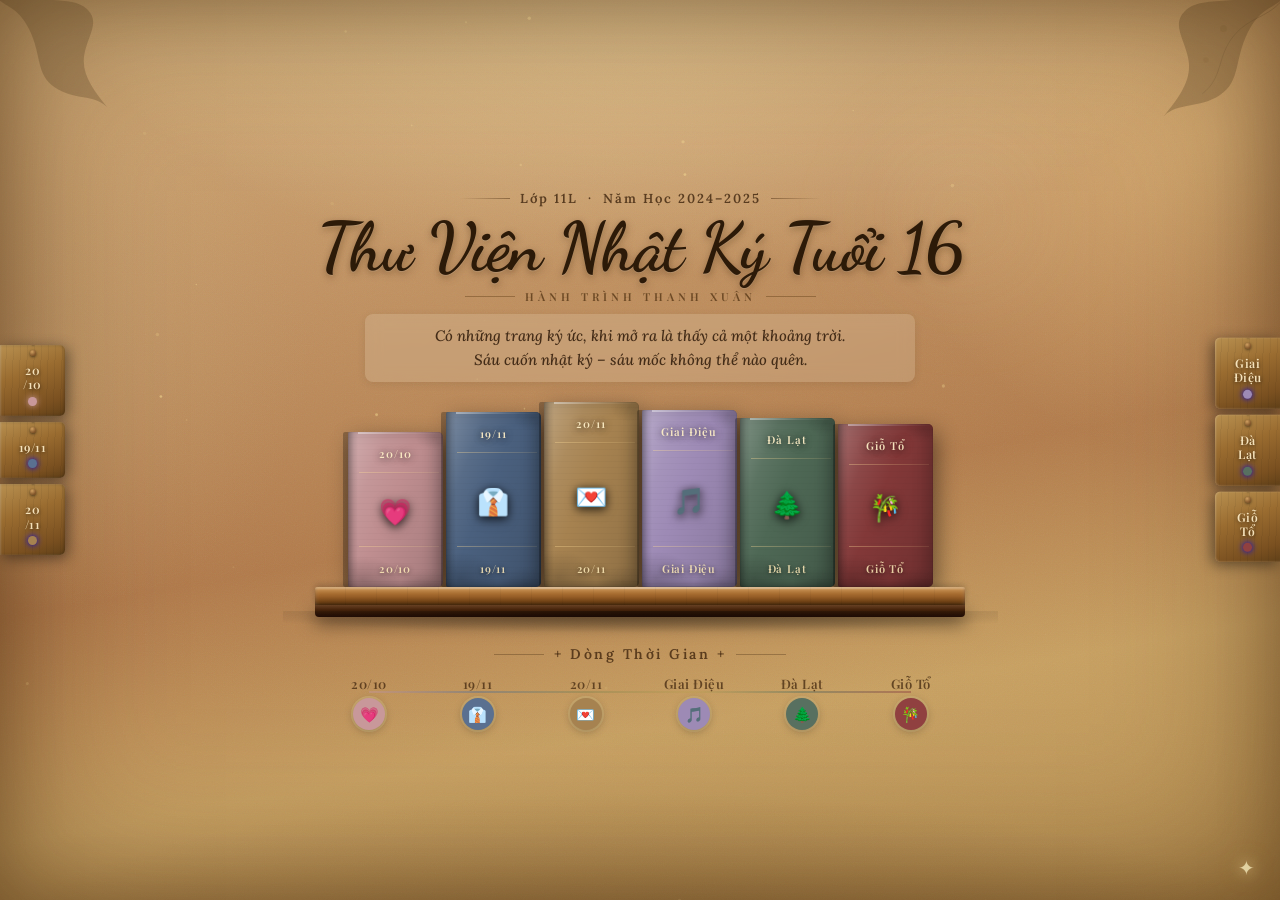
==== commit fdec00f3: "Update index.html" ====
--- a/index.html
+++ b/index.html
@@ -68,8 +68,8 @@
   position: fixed;
   top: 10%;
   right: 15%;
-  width: 300px;
-  height: 300px;
+  width: 250px;
+  height: 250px;
   background: radial-gradient(circle, rgba(255,240,200,0.12) 0%, transparent 60%);
   border-radius: 50%;
   filter: blur(50px);
@@ -96,7 +96,7 @@
 }
 .foliage.top-left {
   top: -10px; left: -10px;
-  width: 120px;
+  width: 130px;
   transform: scaleX(-1);
 }
 
@@ -111,10 +111,12 @@
   align-items: center;
   justify-content: center;
   gap: 0;
-  padding: 20px;
-}
-
-/* ─── SIDE WOOD TAGS - ENHANCED ─── */
+  padding-top: 60px;
+  padding-bottom: 40px;
+  overflow: hidden;
+}
+
+/* ─── SIDE WOOD TAGS - COMPACT ─── */
 .side-tags {
   position: fixed;
   top: 50%;
@@ -211,7 +213,7 @@
 .header {
   text-align: center;
   padding: 0 20px;
-  margin-bottom: 25px;
+  margin-bottom: 20px;
   animation: fadeDown 1s ease 0.1s both;
 }
 
@@ -225,7 +227,7 @@
   align-items: center;
   justify-content: center;
   gap: 10px;
-  margin-bottom: 6px;
+  margin-bottom: 8px;
 }
 .h-top-line .rule {
   width: 50px; height: 1px;
@@ -234,7 +236,7 @@
 .h-top-line .rule.r { background: linear-gradient(90deg, rgba(80,50,20,0.5), transparent); }
 .h-top-line span {
   font-family: 'Lora', serif;
-  font-size: 14px;
+  font-size: 13px;
   font-weight: 600;
   letter-spacing: 2px;
   color: rgba(60,35,12,0.8);
@@ -242,7 +244,7 @@
 
 .h-title {
   font-family: 'Dancing Script', cursive;
-  font-size: clamp(58px, 9vw, 88px);
+  font-size: clamp(42px, 7vw, 68px);
   font-weight: 700;
   color: #2c1a08;
   line-height: 0.95;
@@ -258,15 +260,15 @@
   align-items: center;
   gap: 10px;
   justify-content: center;
-  margin: 8px 0;
+  margin: 10px 0;
 }
 .h-divider .d-rule {
-  width: 45px; height: 1px;
+  width: 50px; height: 1px;
   background: rgba(100,65,25,0.45);
 }
 .h-divider span {
   font-family: 'Playfair Display', serif;
-  font-size: 12px;
+  font-size: 11px;
   font-weight: 600;
   letter-spacing: 4px;
   color: rgba(80,50,18,0.75);
@@ -277,26 +279,26 @@
 .h-quote {
   font-family: 'Lora', serif;
   font-style: italic;
-  font-size: clamp(15px, 2.2vw, 18px);
+  font-size: clamp(13px, 1.8vw, 15px);
   font-weight: 500;
   color: rgba(45,25,8,0.85);
-  line-height: 1.65;
-  margin-top: 12px;
-  padding: 12px 24px;
+  line-height: 1.6;
+  margin-top: 8px;
+  padding: 10px 20px;
   background: rgba(255,250,240,0.15);
   backdrop-filter: blur(8px);
-  border-radius: 6px;
+  border-radius: 8px;
   box-shadow: 0 2px 8px rgba(0,0,0,0.08);
-  max-width: 650px;
+  max-width: 550px;
   margin-left: auto;
   margin-right: auto;
 }
 
-/* ─── BOOKS SHELF CONTAINER ─── */
+/* ─── BOOKS SHELF CONTAINER - COMPACT ─── */
 .shelf-container {
   position: relative;
   animation: fadeUp 1s ease 0.35s both;
-  width: min(900px, 85vw);
+  width: min(650px, 84vw);
 }
 
 @keyframes fadeUp {
@@ -309,17 +311,17 @@
   display: flex;
   align-items: flex-end;
   justify-content: center;
-  gap: 5px;
-  padding: 0 8px;
+  gap: 3px;
+  padding: 0 6px;
   position: relative;
 }
 
-/* ── Individual book - ENHANCED HOVER ── */
+/* ── Individual book - COMPACT ── */
 .book {
   position: relative;
   cursor: pointer;
   flex: 1;
-  max-width: 130px;
+  max-width: 95px;
   transform-origin: bottom center;
   transition: transform 0.32s cubic-bezier(.34,1.5,.64,1);
   animation: bookRise 0.8s ease both;
@@ -362,7 +364,7 @@
   position: relative;
   width: 100%;
   /* heights differ per book for realistic look */
-  height: var(--h, 195px);
+  height: var(--h, 160px);
   background: var(--col);
   border-radius: 2px 5px 5px 2px;
   overflow: hidden;
@@ -399,7 +401,7 @@
 .book-spine::after {
   content:"";
   position:absolute;
-  left:0; top:0; bottom:0; width:12px;
+  left:0; top:0; bottom:0; width:10px;
   background: linear-gradient(90deg, rgba(0,0,0,0.32) 0%, rgba(0,0,0,0.08) 60%, transparent 100%);
   z-index:2;
 }
@@ -407,7 +409,7 @@
 /* Top highlight strip */
 .spine-top-light {
   position:absolute;
-  top:0; left:12px; right:0; height:3px;
+  top:0; left:10px; right:0; height:2px;
   background: linear-gradient(90deg, rgba(255,255,255,0.4), rgba(255,255,255,0.1) 60%, transparent);
   z-index:3;
 }
@@ -429,25 +431,25 @@
   flex-direction:column;
   align-items:center;
   justify-content:space-between;
-  padding: 18px 8px 16px;
+  padding: 15px 6px 12px;
   z-index:4;
 }
 
 /* Date text at top of spine */
 .spine-date {
   font-family: 'Playfair Display', serif;
-  font-size: clamp(12px, 1.4vw, 14px);
+  font-size: clamp(9px, 1vw, 11px);
   font-weight: 600;
   color: rgba(255,240,200,0.92);
-  letter-spacing: 1.2px;
+  letter-spacing: 1px;
   text-shadow: 0 1px 6px rgba(0,0,0,0.55), 0 0 12px rgba(0,0,0,0.3);
   text-align: center;
   line-height: 1.2;
 }
 
-/* Center icon / embossed symbol - ENHANCED */
+/* Center icon / embossed symbol - COMPACT */
 .spine-icon {
-  font-size: clamp(28px, 3.5vw, 36px);
+  font-size: clamp(20px, 2.5vw, 26px);
   text-shadow: 0 2px 10px rgba(0,0,0,0.5);
   filter: drop-shadow(0 2px 4px rgba(0,0,0,0.4));
   flex: 1;
@@ -459,12 +461,12 @@
 
 @keyframes floatIcon {
   0%, 100% { transform: translateY(0px); }
-  50% { transform: translateY(-8px); }
+  50% { transform: translateY(-6px); }
 }
 
 @keyframes floatIconHover {
-  0%, 100% { transform: translateY(0px) scale(1.4); }
-  50% { transform: translateY(-8px) scale(1.4); }
+  0%, 100% { transform: translateY(0px) scale(1.3); }
+  50% { transform: translateY(-6px) scale(1.3); }
 }
 
 .book:hover .spine-icon {
@@ -474,10 +476,10 @@
 /* Bottom embossed stamp text */
 .spine-stamp {
   font-family: 'Playfair Display', serif;
-  font-size: clamp(11px, 1.2vw, 13px);
+  font-size: clamp(8px, 0.95vw, 11px);
   font-weight: 600;
   color: rgba(255,235,185,0.85);
-  letter-spacing: 1px;
+  letter-spacing: 0.8px;
   text-shadow: 0 1px 5px rgba(0,0,0,0.6);
   text-align: center;
   line-height: 1.2;
@@ -486,13 +488,13 @@
 /* Horizontal decorative lines on spine */
 .spine-line-top, .spine-line-bot {
   position: absolute;
-  left: 13px; right: 5px;
+  left: 11px; right: 4px;
   height: 1px;
   background: linear-gradient(90deg, rgba(255,220,150,0.35), rgba(255,220,150,0.1));
   z-index: 3;
 }
-.spine-line-top { top: 54px; }
-.spine-line-bot { bottom: 54px; }
+.spine-line-top { top: 40px; }
+.spine-line-bot { bottom: 40px; }
 
 /* Glow ring on hover - ENHANCED */
 .book-glow {
@@ -521,14 +523,14 @@
   bottom: -8px;
 }
 
-/* ─── WOOD SHELF - ENHANCED 3D EFFECT ─── */
+/* ─── WOOD SHELF - COMPACT ─── */
 .shelf {
   position: relative;
   width: 100%;
 }
 
 .shelf-top {
-  height: 24px;
+  height: 18px;
   background: linear-gradient(180deg,
     #d4a060 0%,
     #b87c3a 20%,
@@ -556,7 +558,7 @@
 .shelf-top::after {
   content:"";
   position:absolute;
-  top:0; left:0; right:0; height:3px;
+  top:0; left:0; right:0; height:2px;
   background: linear-gradient(90deg,
     rgba(255,255,255,0.05) 0%,
     rgba(255,255,255,0.22) 30%,
@@ -568,7 +570,7 @@
 }
 
 .shelf-face {
-  height: 16px;
+  height: 12px;
   background: linear-gradient(180deg, #5a3010 0%, #3a1c08 60%, #2a1006 100%);
   border-radius: 0 0 4px 4px;
   box-shadow: 0 6px 18px rgba(0,0,0,0.55);
@@ -588,7 +590,7 @@
   border-radius: inherit;
 }
 
-/* Shelf cast shadow on wall behind - ENHANCED */
+/* Shelf cast shadow on wall behind - COMPACT */
 .shelf-wall-shadow {
   position: absolute;
   bottom: -16px; left: -5%; right: -5%;
@@ -598,9 +600,9 @@
   pointer-events: none;
 }
 
-/* ─── TIMELINE - ENHANCED WITH TOOLTIPS ─── */
+/* ─── TIMELINE - COMPACT ─── */
 .timeline {
-  margin-top: 35px;
+  margin-top: 28px;
   text-align: center;
   animation: fadeUp 1s ease 0.7s both;
   position: relative;
@@ -610,17 +612,17 @@
 .tl-title {
   display: flex;
   align-items: center;
-  gap: 12px;
+  gap: 10px;
   justify-content: center;
   font-family: 'Lora', serif;
-  font-size: 16px;
+  font-size: 14px;
   font-weight: 600;
   color: rgba(55,30,8,0.75);
-  letter-spacing: 3px;
-  margin-bottom: 16px;
+  letter-spacing: 2.5px;
+  margin-bottom: 12px;
 }
 .tl-title::before, .tl-title::after {
-  content:""; width:60px; height:1px;
+  content:""; width:50px; height:1px;
   background: rgba(55,30,8,0.3);
 }
 
@@ -629,7 +631,7 @@
   align-items: flex-start;
   justify-content: center;
   gap: 0;
-  width: min(850px, 88vw);
+  width: min(650px, 88vw);
   margin: 0 auto;
   position: relative;
 }
@@ -638,7 +640,7 @@
 .tl-row::before {
   content:"";
   position:absolute;
-  top:20px; left:calc(100%/12); right:calc(100%/12);
+  top:16px; left:calc(100%/12); right:calc(100%/12);
   height:1.5px;
   background: linear-gradient(90deg,
     #c8989a, #5a7090 20%, #888550 40%, #c0a055 60%, #587060 80%, #904040
@@ -651,7 +653,7 @@
   display:flex;
   flex-direction:column;
   align-items:center;
-  gap:8px;
+  gap:6px;
   flex:1;
   cursor:pointer;
   position:relative; z-index:1;
@@ -659,43 +661,43 @@
 
 .tl-lbl {
   font-family: 'Playfair Display', serif;
-  font-size: 15px;
+  font-size: 13px;
   font-weight: 600;
   color: rgba(55,30,8,0.7);
-  letter-spacing: 0.6px;
+  letter-spacing: 0.5px;
   text-align: center;
   white-space: nowrap;
   transition: color 0.2s;
 }
 
-/* ENHANCED TIMELINE DOT */
+/* COMPACT TIMELINE DOT */
 .tl-dot {
-  width: 40px; height: 40px;
+  width: 32px; height: 32px;
   border-radius:50%;
   background: var(--c);
   display:flex; align-items:center; justify-content:center;
-  font-size: 19px;
-  box-shadow: 0 2px 8px rgba(0,0,0,0.25), 0 0 0 2.5px rgba(210,180,120,0.7);
+  font-size: 15px;
+  box-shadow: 0 2px 8px rgba(0,0,0,0.25), 0 0 0 2px rgba(210,180,120,0.7);
   transition: transform 0.25s cubic-bezier(.34,1.6,.64,1), box-shadow 0.25s;
 }
 .tl-item:hover .tl-dot {
   transform: scale(1.1);
-  box-shadow: 0 3px 14px rgba(0,0,0,0.35), 0 0 0 3px rgba(230,200,140,0.9), 0 0 14px var(--c);
+  box-shadow: 0 3px 14px rgba(0,0,0,0.35), 0 0 0 2.5px rgba(230,200,140,0.9), 0 0 14px var(--c);
 }
 .tl-item:hover .tl-lbl { color: rgba(40,20,4,0.95); font-weight:700; }
 
-/* NEW: TOOLTIP */
+/* COMPACT TOOLTIP */
 .tl-tooltip {
   position: absolute;
   bottom: 100%;
   left: 50%;
-  transform: translateX(-50%) translateY(-8px);
+  transform: translateX(-50%) translateY(-6px);
   background: rgba(40,25,10,0.95);
   color: rgba(255,245,220,0.95);
-  padding: 8px 14px;
+  padding: 6px 12px;
   border-radius: 5px;
   font-family: 'Lora', serif;
-  font-size: 13px;
+  font-size: 12px;
   font-weight: 500;
   white-space: nowrap;
   opacity: 0;
@@ -723,7 +725,7 @@
 /* Bottom sparkle diamond */
 .diamond {
   position: fixed;
-  bottom: 18px; right: 24px;
+  bottom: 20px; right: 25px;
   font-size: 20px;
   color: rgba(255,245,200,0.7);
   text-shadow: 0 0 14px rgba(255,240,180,0.8), 0 0 30px rgba(255,200,80,0.4);
@@ -749,8 +751,7 @@
 .modal-overlay.open { opacity:1; pointer-events:all; }
 
 .modal-book {
-  width: min(88vw, 600px);
-  max-height: 80vh;
+  width: min(88vw, 580px);
   display:grid;
   grid-template-columns: 65px 1fr;
   border-radius: 2px 10px 10px 2px;
@@ -787,8 +788,8 @@
 
 .modal-page {
   background: linear-gradient(170deg, #f5ead0 0%, #ede0c0 100%);
-  padding: 28px 30px 24px;
-  position:relative;
+  padding: 32px 30px 26px;
+  position:relative; overflow:hidden;
 }
 /* Ruled lines */
 .modal-page::before {
@@ -804,7 +805,7 @@
 .modal-page::after {
   content:"";
   position:absolute;
-  top:0; left:50px; bottom:0; width:1px;
+  top:0; left:52px; bottom:0; width:1px;
   background: rgba(160,60,40,0.18);
 }
 .m-close {
@@ -819,9 +820,9 @@
 .m-close:hover { background:rgba(80,50,20,0.22); transform:rotate(90deg); }
 .m-num  {
   font-family:'Playfair Display',serif; 
-  font-size: 11px; 
+  font-size: 12px; 
   font-weight: 600;
-  letter-spacing:3px;
+  letter-spacing:3.5px;
   text-transform:uppercase; 
   color:var(--mc); 
   margin-bottom:8px; 
@@ -830,21 +831,21 @@
 }
 .m-title {
   font-family:'Lora',serif; 
-  font-size:clamp(18px, 2.8vw, 24px);
+  font-size:clamp(19px, 2.8vw, 25px);
   font-weight:600; 
   color:#2c1a08; 
   line-height:1.3;
-  margin-bottom:12px; 
+  margin-bottom:14px; 
   position:relative; 
   z-index:1;
 }
 .m-body  {
   font-family:'Lora',serif; 
   font-style:normal;
-  font-size: 15px; 
-  line-height:1.7; 
+  font-size: 16px; 
+  line-height:1.75; 
   color:#5a3810;
-  margin-bottom:20px; 
+  margin-bottom:22px; 
   position:relative; 
   z-index:1;
 }
@@ -853,14 +854,14 @@
   align-items:center; 
   gap:7px;
   font-family:'Playfair Display',serif; 
-  font-size:11px; 
+  font-size:12px; 
   font-weight: 600;
   letter-spacing:1.8px;
   text-transform:uppercase; 
   color:var(--mc);
   text-decoration:none; 
   border-bottom:1.5px solid currentColor;
-  padding-bottom:2px; 
+  padding-bottom:3px; 
   position:relative; 
   z-index:1;
   transition: gap 0.3s, opacity 0.3s; 
@@ -878,31 +879,16 @@
 /* ─── RESPONSIVE ─── */
 @media (max-width:860px) {
   .side-tags { display:none; }
-  .shelf-container { width: 90vw; }
+  .shelf-container { width: 96vw; }
 }
 @media (max-width:520px) {
   .book-spine { min-height:130px !important; }
   .h-title    { font-size:38px; }
-  .h-top-line span { font-size: 11px; }
-  .h-quote { font-size: 12px; padding: 7px 14px; }
+  .h-top-line span { font-size: 12px; }
+  .h-quote { font-size: 13px; padding: 8px 14px; }
   .modal-book { grid-template-columns:50px 1fr; }
-  .modal-page { padding:22px 18px 20px; }
-  .m-body { font-size: 14px; line-height: 1.65; }
-  .tl-lbl { font-size: 11px; }
-  .tl-dot { width: 28px; height: 28px; font-size: 14px; }
-  .foliage.top-right { width: 100px; }
-  .foliage.top-left { width: 90px; }
-}
-
-@media (max-height: 700px) {
-  .h-title { font-size: clamp(36px, 6vw, 56px); }
-  .h-quote { font-size: 12px; padding: 6px 14px; margin-top: 6px; }
-  .header { margin-bottom: 10px; }
-  .shelf-container { width: min(600px, 70vw); }
-  .book-spine { height: calc(var(--h, 170px) * 0.85) !important; }
-  .timeline { margin-top: 15px; }
-  .tl-title { font-size: 12px; margin-bottom: 10px; }
-  .scene { padding: 15px; }
+  .modal-page { padding:24px 18px 20px; }
+  .m-body { font-size: 15px; line-height: 1.7; }
 }
 </style>
 </head>
@@ -994,7 +980,7 @@
       <!-- BOOK 1: 20/10 – DUSTY PINK -->
       <div class="book" onclick="openModal(0)"
            style="--glow:rgba(200,150,152,0.7)">
-        <div class="book-spine" style="--col:#bf8e90; --h:var(--bh1,200px)">
+        <div class="book-spine" style="--col:#bf8e90; --h:var(--bh1,155px)">
           <div class="spine-top-light"></div>
           <div class="spine-wear"></div>
           <div class="spine-line-top"></div>
@@ -1012,7 +998,7 @@
       <!-- BOOK 2: 19/11 – DEEP NAVY BLUE -->
       <div class="book" onclick="openModal(1)"
            style="--glow:rgba(80,105,140,0.7)">
-        <div class="book-spine" style="--col:#4a607e; --h:var(--bh2,225px)">
+        <div class="book-spine" style="--col:#4a607e; --h:var(--bh2,175px)">
           <div class="spine-top-light"></div>
           <div class="spine-wear"></div>
           <div class="spine-line-top"></div>
@@ -1030,7 +1016,7 @@
       <!-- BOOK 3: 20/11 – BROWN-YELLOW -->
       <div class="book" onclick="openModal(2)"
            style="--glow:rgba(160,130,70,0.7)">
-        <div class="book-spine" style="--col:#a68250; --h:var(--bh3,240px)">
+        <div class="book-spine" style="--col:#a68250; --h:var(--bh3,185px)">
           <div class="spine-top-light"></div>
           <div class="spine-wear"></div>
           <div class="spine-line-top"></div>
@@ -1048,7 +1034,7 @@
       <!-- BOOK 4: Giai Điệu – PASTEL PURPLE -->
       <div class="book" onclick="openModal(3)"
            style="--glow:rgba(160,140,180,0.7)">
-        <div class="book-spine" style="--col:#9d8ab5; --h:var(--bh4,230px)">
+        <div class="book-spine" style="--col:#9d8ab5; --h:var(--bh4,177px)">
           <div class="spine-top-light"></div>
           <div class="spine-wear"></div>
           <div class="spine-line-top"></div>
@@ -1066,7 +1052,7 @@
       <!-- BOOK 5: Đà Lạt – FOREST GREEN -->
       <div class="book" onclick="openModal(4)"
            style="--glow:rgba(80,108,85,0.7)">
-        <div class="book-spine" style="--col:#4e6855; --h:var(--bh5,220px)">
+        <div class="book-spine" style="--col:#4e6855; --h:var(--bh5,169px)">
           <div class="spine-top-light"></div>
           <div class="spine-wear"></div>
           <div class="spine-line-top"></div>
@@ -1084,7 +1070,7 @@
       <!-- BOOK 6: Giỗ Tổ – DEEP BURGUNDY RED -->
       <div class="book" onclick="openModal(5)"
            style="--glow:rgba(140,55,55,0.7)">
-        <div class="book-spine" style="--col:#823838; --h:var(--bh6,210px)">
+        <div class="book-spine" style="--col:#823838; --h:var(--bh6,163px)">
           <div class="spine-top-light"></div>
           <div class="spine-wear"></div>
           <div class="spine-line-top"></div>
@@ -1171,7 +1157,7 @@
 </div>
 
 <script>
-/* ── SPARKLE DUST PARTICLES - ENHANCED ── */
+/* ── SPARKLE DUST PARTICLES - COMPACT ── */
 (function(){
   const cv = document.getElementById('sparkle');
   const cx = cv.getContext('2d');
@@ -1179,20 +1165,20 @@
   const resize = () => { W = cv.width = innerWidth; H = cv.height = innerHeight; };
   addEventListener('resize', resize); resize();
 
-  const N = 80;
+  const N = 60; // Reduced particle count
   const pts = Array.from({length:N}, () => ({
     x: Math.random()*1000, y: Math.random()*700,
-    vx:(Math.random()-.5)*.15, vy:-(Math.random()*.28+.07),
-    r: Math.random()*1.8+.3,
-    a: Math.random()*.45+.08,
+    vx:(Math.random()-.5)*.12, vy:-(Math.random()*.24+.06),
+    r: Math.random()*1.5+.3,
+    a: Math.random()*.4+.08,
     life:Math.random()*500, max:Math.random()*460+180,
-    bright: Math.random()>.55
+    bright: Math.random()>.6
   }));
 
   function frame(){
     cx.clearRect(0,0,W,H);
     for(const p of pts){
-      p.x += p.vx + Math.sin(p.life*.011)*.18;
+      p.x += p.vx + Math.sin(p.life*.011)*.15;
       p.y += p.vy;
       p.life++;
       const f = p.life<60 ? p.life/60 : p.life>p.max-60 ? (p.max-p.life)/60 : 1;
@@ -1203,8 +1189,8 @@
         cx.strokeStyle = `rgba(255,240,180,${alpha})`;
         cx.lineWidth = .5;
         cx.beginPath();
-        cx.moveTo(p.x-p.r*3, p.y); cx.lineTo(p.x+p.r*3, p.y);
-        cx.moveTo(p.x, p.y-p.r*3); cx.lineTo(p.x, p.y+p.r*3);
+        cx.moveTo(p.x-p.r*2.5, p.y); cx.lineTo(p.x+p.r*2.5, p.y);
+        cx.moveTo(p.x, p.y-p.r*2.5); cx.lineTo(p.x, p.y+p.r*2.5);
         cx.stroke();
         cx.restore();
       }
@@ -1222,8 +1208,8 @@
   frame();
 })();
 
-/* ── BOOK HEIGHTS (varied, matching photo) ── */
-const bh = [200,225,240,230,220,210];
+/* ── BOOK HEIGHTS (compact, ~25% smaller) ── */
+const bh = [155,175,185,177,169,163];
 document.querySelectorAll('.book-spine').forEach((s,i)=>{
   s.style.height = bh[i]+'px';
 });
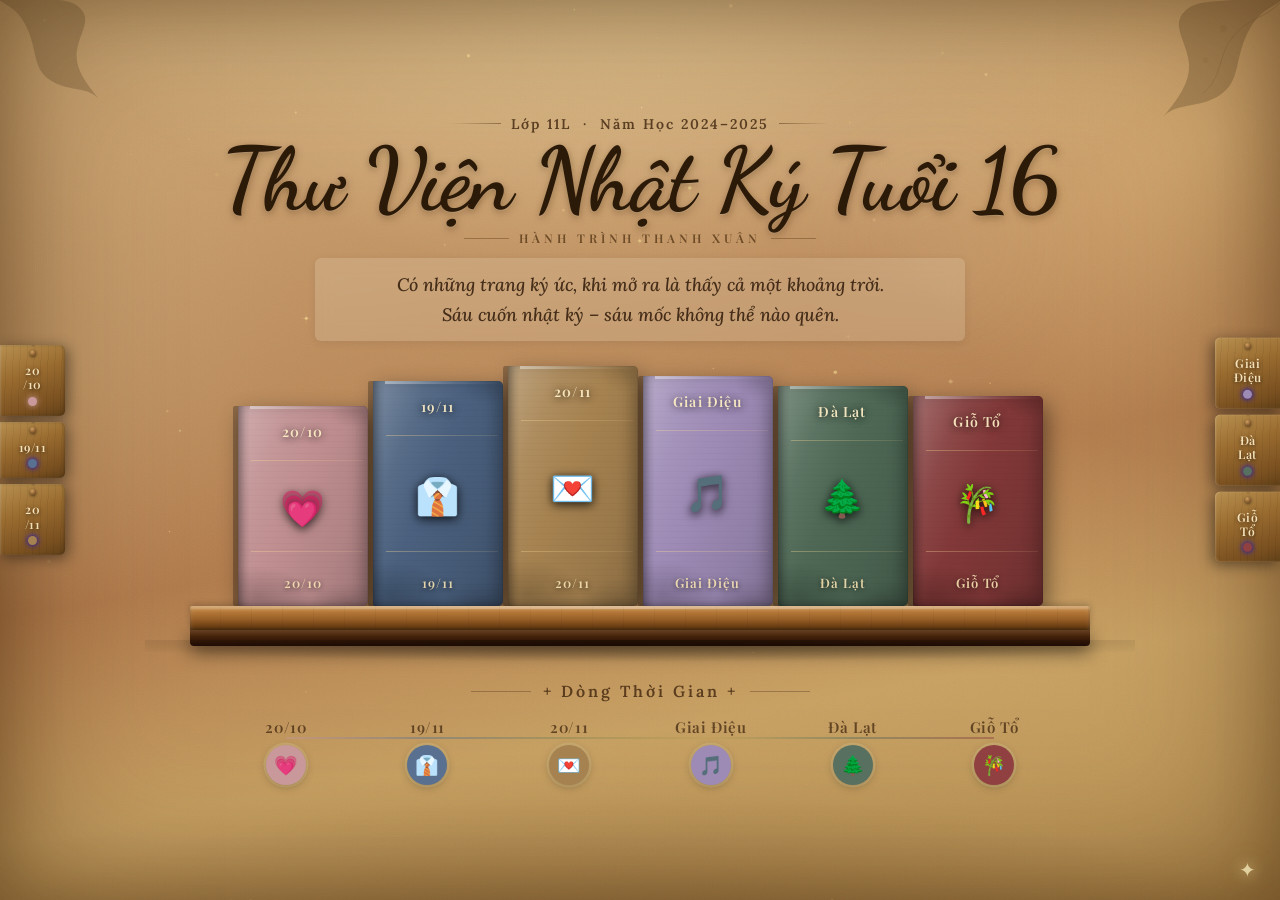
==== commit b3aa7575: "Update index.html" ====
--- a/index.html
+++ b/index.html
@@ -68,8 +68,8 @@
   position: fixed;
   top: 10%;
   right: 15%;
-  width: 250px;
-  height: 250px;
+  width: 300px;
+  height: 300px;
   background: radial-gradient(circle, rgba(255,240,200,0.12) 0%, transparent 60%);
   border-radius: 50%;
   filter: blur(50px);
@@ -96,7 +96,7 @@
 }
 .foliage.top-left {
   top: -10px; left: -10px;
-  width: 130px;
+  width: 120px;
   transform: scaleX(-1);
 }
 
@@ -111,12 +111,10 @@
   align-items: center;
   justify-content: center;
   gap: 0;
-  padding-top: 60px;
-  padding-bottom: 40px;
-  overflow: hidden;
-}
-
-/* ─── SIDE WOOD TAGS - COMPACT ─── */
+  padding: 20px;
+}
+
+/* ─── SIDE WOOD TAGS - ENHANCED ─── */
 .side-tags {
   position: fixed;
   top: 50%;
@@ -213,7 +211,7 @@
 .header {
   text-align: center;
   padding: 0 20px;
-  margin-bottom: 20px;
+  margin-bottom: 25px;
   animation: fadeDown 1s ease 0.1s both;
 }
 
@@ -227,7 +225,7 @@
   align-items: center;
   justify-content: center;
   gap: 10px;
-  margin-bottom: 8px;
+  margin-bottom: 6px;
 }
 .h-top-line .rule {
   width: 50px; height: 1px;
@@ -236,7 +234,7 @@
 .h-top-line .rule.r { background: linear-gradient(90deg, rgba(80,50,20,0.5), transparent); }
 .h-top-line span {
   font-family: 'Lora', serif;
-  font-size: 13px;
+  font-size: 14px;
   font-weight: 600;
   letter-spacing: 2px;
   color: rgba(60,35,12,0.8);
@@ -244,7 +242,7 @@
 
 .h-title {
   font-family: 'Dancing Script', cursive;
-  font-size: clamp(42px, 7vw, 68px);
+  font-size: clamp(58px, 9vw, 88px);
   font-weight: 700;
   color: #2c1a08;
   line-height: 0.95;
@@ -260,15 +258,15 @@
   align-items: center;
   gap: 10px;
   justify-content: center;
-  margin: 10px 0;
+  margin: 8px 0;
 }
 .h-divider .d-rule {
-  width: 50px; height: 1px;
+  width: 45px; height: 1px;
   background: rgba(100,65,25,0.45);
 }
 .h-divider span {
   font-family: 'Playfair Display', serif;
-  font-size: 11px;
+  font-size: 12px;
   font-weight: 600;
   letter-spacing: 4px;
   color: rgba(80,50,18,0.75);
@@ -279,26 +277,26 @@
 .h-quote {
   font-family: 'Lora', serif;
   font-style: italic;
-  font-size: clamp(13px, 1.8vw, 15px);
+  font-size: clamp(15px, 2.2vw, 18px);
   font-weight: 500;
   color: rgba(45,25,8,0.85);
-  line-height: 1.6;
-  margin-top: 8px;
-  padding: 10px 20px;
+  line-height: 1.65;
+  margin-top: 12px;
+  padding: 12px 24px;
   background: rgba(255,250,240,0.15);
   backdrop-filter: blur(8px);
-  border-radius: 8px;
+  border-radius: 6px;
   box-shadow: 0 2px 8px rgba(0,0,0,0.08);
-  max-width: 550px;
+  max-width: 650px;
   margin-left: auto;
   margin-right: auto;
 }
 
-/* ─── BOOKS SHELF CONTAINER - COMPACT ─── */
+/* ─── BOOKS SHELF CONTAINER ─── */
 .shelf-container {
   position: relative;
   animation: fadeUp 1s ease 0.35s both;
-  width: min(650px, 84vw);
+  width: min(900px, 85vw);
 }
 
 @keyframes fadeUp {
@@ -311,17 +309,17 @@
   display: flex;
   align-items: flex-end;
   justify-content: center;
-  gap: 3px;
-  padding: 0 6px;
+  gap: 5px;
+  padding: 0 8px;
   position: relative;
 }
 
-/* ── Individual book - COMPACT ── */
+/* ── Individual book - ENHANCED HOVER ── */
 .book {
   position: relative;
   cursor: pointer;
   flex: 1;
-  max-width: 95px;
+  max-width: 130px;
   transform-origin: bottom center;
   transition: transform 0.32s cubic-bezier(.34,1.5,.64,1);
   animation: bookRise 0.8s ease both;
@@ -364,7 +362,7 @@
   position: relative;
   width: 100%;
   /* heights differ per book for realistic look */
-  height: var(--h, 160px);
+  height: var(--h, 195px);
   background: var(--col);
   border-radius: 2px 5px 5px 2px;
   overflow: hidden;
@@ -401,7 +399,7 @@
 .book-spine::after {
   content:"";
   position:absolute;
-  left:0; top:0; bottom:0; width:10px;
+  left:0; top:0; bottom:0; width:12px;
   background: linear-gradient(90deg, rgba(0,0,0,0.32) 0%, rgba(0,0,0,0.08) 60%, transparent 100%);
   z-index:2;
 }
@@ -409,7 +407,7 @@
 /* Top highlight strip */
 .spine-top-light {
   position:absolute;
-  top:0; left:10px; right:0; height:2px;
+  top:0; left:12px; right:0; height:3px;
   background: linear-gradient(90deg, rgba(255,255,255,0.4), rgba(255,255,255,0.1) 60%, transparent);
   z-index:3;
 }
@@ -431,25 +429,25 @@
   flex-direction:column;
   align-items:center;
   justify-content:space-between;
-  padding: 15px 6px 12px;
+  padding: 18px 8px 16px;
   z-index:4;
 }
 
 /* Date text at top of spine */
 .spine-date {
   font-family: 'Playfair Display', serif;
-  font-size: clamp(9px, 1vw, 11px);
+  font-size: clamp(12px, 1.4vw, 14px);
   font-weight: 600;
   color: rgba(255,240,200,0.92);
-  letter-spacing: 1px;
+  letter-spacing: 1.2px;
   text-shadow: 0 1px 6px rgba(0,0,0,0.55), 0 0 12px rgba(0,0,0,0.3);
   text-align: center;
   line-height: 1.2;
 }
 
-/* Center icon / embossed symbol - COMPACT */
+/* Center icon / embossed symbol - ENHANCED */
 .spine-icon {
-  font-size: clamp(20px, 2.5vw, 26px);
+  font-size: clamp(28px, 3.5vw, 36px);
   text-shadow: 0 2px 10px rgba(0,0,0,0.5);
   filter: drop-shadow(0 2px 4px rgba(0,0,0,0.4));
   flex: 1;
@@ -461,12 +459,12 @@
 
 @keyframes floatIcon {
   0%, 100% { transform: translateY(0px); }
-  50% { transform: translateY(-6px); }
+  50% { transform: translateY(-8px); }
 }
 
 @keyframes floatIconHover {
-  0%, 100% { transform: translateY(0px) scale(1.3); }
-  50% { transform: translateY(-6px) scale(1.3); }
+  0%, 100% { transform: translateY(0px) scale(1.4); }
+  50% { transform: translateY(-8px) scale(1.4); }
 }
 
 .book:hover .spine-icon {
@@ -476,10 +474,10 @@
 /* Bottom embossed stamp text */
 .spine-stamp {
   font-family: 'Playfair Display', serif;
-  font-size: clamp(8px, 0.95vw, 11px);
+  font-size: clamp(11px, 1.2vw, 13px);
   font-weight: 600;
   color: rgba(255,235,185,0.85);
-  letter-spacing: 0.8px;
+  letter-spacing: 1px;
   text-shadow: 0 1px 5px rgba(0,0,0,0.6);
   text-align: center;
   line-height: 1.2;
@@ -488,13 +486,13 @@
 /* Horizontal decorative lines on spine */
 .spine-line-top, .spine-line-bot {
   position: absolute;
-  left: 11px; right: 4px;
+  left: 13px; right: 5px;
   height: 1px;
   background: linear-gradient(90deg, rgba(255,220,150,0.35), rgba(255,220,150,0.1));
   z-index: 3;
 }
-.spine-line-top { top: 40px; }
-.spine-line-bot { bottom: 40px; }
+.spine-line-top { top: 54px; }
+.spine-line-bot { bottom: 54px; }
 
 /* Glow ring on hover - ENHANCED */
 .book-glow {
@@ -523,14 +521,14 @@
   bottom: -8px;
 }
 
-/* ─── WOOD SHELF - COMPACT ─── */
+/* ─── WOOD SHELF - ENHANCED 3D EFFECT ─── */
 .shelf {
   position: relative;
   width: 100%;
 }
 
 .shelf-top {
-  height: 18px;
+  height: 24px;
   background: linear-gradient(180deg,
     #d4a060 0%,
     #b87c3a 20%,
@@ -558,7 +556,7 @@
 .shelf-top::after {
   content:"";
   position:absolute;
-  top:0; left:0; right:0; height:2px;
+  top:0; left:0; right:0; height:3px;
   background: linear-gradient(90deg,
     rgba(255,255,255,0.05) 0%,
     rgba(255,255,255,0.22) 30%,
@@ -570,7 +568,7 @@
 }
 
 .shelf-face {
-  height: 12px;
+  height: 16px;
   background: linear-gradient(180deg, #5a3010 0%, #3a1c08 60%, #2a1006 100%);
   border-radius: 0 0 4px 4px;
   box-shadow: 0 6px 18px rgba(0,0,0,0.55);
@@ -590,7 +588,7 @@
   border-radius: inherit;
 }
 
-/* Shelf cast shadow on wall behind - COMPACT */
+/* Shelf cast shadow on wall behind - ENHANCED */
 .shelf-wall-shadow {
   position: absolute;
   bottom: -16px; left: -5%; right: -5%;
@@ -600,9 +598,9 @@
   pointer-events: none;
 }
 
-/* ─── TIMELINE - COMPACT ─── */
+/* ─── TIMELINE - ENHANCED WITH TOOLTIPS ─── */
 .timeline {
-  margin-top: 28px;
+  margin-top: 35px;
   text-align: center;
   animation: fadeUp 1s ease 0.7s both;
   position: relative;
@@ -612,17 +610,17 @@
 .tl-title {
   display: flex;
   align-items: center;
-  gap: 10px;
+  gap: 12px;
   justify-content: center;
   font-family: 'Lora', serif;
-  font-size: 14px;
+  font-size: 16px;
   font-weight: 600;
   color: rgba(55,30,8,0.75);
-  letter-spacing: 2.5px;
-  margin-bottom: 12px;
+  letter-spacing: 3px;
+  margin-bottom: 16px;
 }
 .tl-title::before, .tl-title::after {
-  content:""; width:50px; height:1px;
+  content:""; width:60px; height:1px;
   background: rgba(55,30,8,0.3);
 }
 
@@ -631,7 +629,7 @@
   align-items: flex-start;
   justify-content: center;
   gap: 0;
-  width: min(650px, 88vw);
+  width: min(850px, 88vw);
   margin: 0 auto;
   position: relative;
 }
@@ -640,7 +638,7 @@
 .tl-row::before {
   content:"";
   position:absolute;
-  top:16px; left:calc(100%/12); right:calc(100%/12);
+  top:20px; left:calc(100%/12); right:calc(100%/12);
   height:1.5px;
   background: linear-gradient(90deg,
     #c8989a, #5a7090 20%, #888550 40%, #c0a055 60%, #587060 80%, #904040
@@ -653,7 +651,7 @@
   display:flex;
   flex-direction:column;
   align-items:center;
-  gap:6px;
+  gap:8px;
   flex:1;
   cursor:pointer;
   position:relative; z-index:1;
@@ -661,43 +659,43 @@
 
 .tl-lbl {
   font-family: 'Playfair Display', serif;
-  font-size: 13px;
+  font-size: 15px;
   font-weight: 600;
   color: rgba(55,30,8,0.7);
-  letter-spacing: 0.5px;
+  letter-spacing: 0.6px;
   text-align: center;
   white-space: nowrap;
   transition: color 0.2s;
 }
 
-/* COMPACT TIMELINE DOT */
+/* ENHANCED TIMELINE DOT */
 .tl-dot {
-  width: 32px; height: 32px;
+  width: 40px; height: 40px;
   border-radius:50%;
   background: var(--c);
   display:flex; align-items:center; justify-content:center;
-  font-size: 15px;
-  box-shadow: 0 2px 8px rgba(0,0,0,0.25), 0 0 0 2px rgba(210,180,120,0.7);
+  font-size: 19px;
+  box-shadow: 0 2px 8px rgba(0,0,0,0.25), 0 0 0 2.5px rgba(210,180,120,0.7);
   transition: transform 0.25s cubic-bezier(.34,1.6,.64,1), box-shadow 0.25s;
 }
 .tl-item:hover .tl-dot {
   transform: scale(1.1);
-  box-shadow: 0 3px 14px rgba(0,0,0,0.35), 0 0 0 2.5px rgba(230,200,140,0.9), 0 0 14px var(--c);
+  box-shadow: 0 3px 14px rgba(0,0,0,0.35), 0 0 0 3px rgba(230,200,140,0.9), 0 0 14px var(--c);
 }
 .tl-item:hover .tl-lbl { color: rgba(40,20,4,0.95); font-weight:700; }
 
-/* COMPACT TOOLTIP */
+/* NEW: TOOLTIP */
 .tl-tooltip {
   position: absolute;
   bottom: 100%;
   left: 50%;
-  transform: translateX(-50%) translateY(-6px);
+  transform: translateX(-50%) translateY(-8px);
   background: rgba(40,25,10,0.95);
   color: rgba(255,245,220,0.95);
-  padding: 6px 12px;
+  padding: 8px 14px;
   border-radius: 5px;
   font-family: 'Lora', serif;
-  font-size: 12px;
+  font-size: 13px;
   font-weight: 500;
   white-space: nowrap;
   opacity: 0;
@@ -725,7 +723,7 @@
 /* Bottom sparkle diamond */
 .diamond {
   position: fixed;
-  bottom: 20px; right: 25px;
+  bottom: 18px; right: 24px;
   font-size: 20px;
   color: rgba(255,245,200,0.7);
   text-shadow: 0 0 14px rgba(255,240,180,0.8), 0 0 30px rgba(255,200,80,0.4);
@@ -751,7 +749,8 @@
 .modal-overlay.open { opacity:1; pointer-events:all; }
 
 .modal-book {
-  width: min(88vw, 580px);
+  width: min(88vw, 600px);
+  max-height: 80vh;
   display:grid;
   grid-template-columns: 65px 1fr;
   border-radius: 2px 10px 10px 2px;
@@ -788,8 +787,8 @@
 
 .modal-page {
   background: linear-gradient(170deg, #f5ead0 0%, #ede0c0 100%);
-  padding: 32px 30px 26px;
-  position:relative; overflow:hidden;
+  padding: 28px 30px 24px;
+  position:relative;
 }
 /* Ruled lines */
 .modal-page::before {
@@ -805,7 +804,7 @@
 .modal-page::after {
   content:"";
   position:absolute;
-  top:0; left:52px; bottom:0; width:1px;
+  top:0; left:50px; bottom:0; width:1px;
   background: rgba(160,60,40,0.18);
 }
 .m-close {
@@ -820,9 +819,9 @@
 .m-close:hover { background:rgba(80,50,20,0.22); transform:rotate(90deg); }
 .m-num  {
   font-family:'Playfair Display',serif; 
-  font-size: 12px; 
+  font-size: 11px; 
   font-weight: 600;
-  letter-spacing:3.5px;
+  letter-spacing:3px;
   text-transform:uppercase; 
   color:var(--mc); 
   margin-bottom:8px; 
@@ -831,21 +830,21 @@
 }
 .m-title {
   font-family:'Lora',serif; 
-  font-size:clamp(19px, 2.8vw, 25px);
+  font-size:clamp(18px, 2.8vw, 24px);
   font-weight:600; 
   color:#2c1a08; 
   line-height:1.3;
-  margin-bottom:14px; 
+  margin-bottom:12px; 
   position:relative; 
   z-index:1;
 }
 .m-body  {
   font-family:'Lora',serif; 
   font-style:normal;
-  font-size: 16px; 
-  line-height:1.75; 
+  font-size: 15px; 
+  line-height:1.7; 
   color:#5a3810;
-  margin-bottom:22px; 
+  margin-bottom:20px; 
   position:relative; 
   z-index:1;
 }
@@ -854,14 +853,14 @@
   align-items:center; 
   gap:7px;
   font-family:'Playfair Display',serif; 
-  font-size:12px; 
+  font-size:11px; 
   font-weight: 600;
   letter-spacing:1.8px;
   text-transform:uppercase; 
   color:var(--mc);
   text-decoration:none; 
   border-bottom:1.5px solid currentColor;
-  padding-bottom:3px; 
+  padding-bottom:2px; 
   position:relative; 
   z-index:1;
   transition: gap 0.3s, opacity 0.3s; 
@@ -879,17 +878,23 @@
 /* ─── RESPONSIVE ─── */
 @media (max-width:860px) {
   .side-tags { display:none; }
-  .shelf-container { width: 96vw; }
+  .shelf-container { width: 90vw; }
 }
 @media (max-width:520px) {
   .book-spine { min-height:130px !important; }
   .h-title    { font-size:38px; }
-  .h-top-line span { font-size: 12px; }
-  .h-quote { font-size: 13px; padding: 8px 14px; }
+  .h-top-line span { font-size: 11px; }
+  .h-quote { font-size: 12px; padding: 7px 14px; }
   .modal-book { grid-template-columns:50px 1fr; }
-  .modal-page { padding:24px 18px 20px; }
-  .m-body { font-size: 15px; line-height: 1.7; }
-}
+  .modal-page { padding:22px 18px 20px; }
+  .m-body { font-size: 14px; line-height: 1.65; }
+  .tl-lbl { font-size: 11px; }
+  .tl-dot { width: 28px; height: 28px; font-size: 14px; }
+  .foliage.top-right { width: 100px; }
+  .foliage.top-left { width: 90px; }
+}
+
+
 </style>
 </head>
 <body>
@@ -980,7 +985,7 @@
       <!-- BOOK 1: 20/10 – DUSTY PINK -->
       <div class="book" onclick="openModal(0)"
            style="--glow:rgba(200,150,152,0.7)">
-        <div class="book-spine" style="--col:#bf8e90; --h:var(--bh1,155px)">
+        <div class="book-spine" style="--col:#bf8e90; --h:var(--bh1,200px)">
           <div class="spine-top-light"></div>
           <div class="spine-wear"></div>
           <div class="spine-line-top"></div>
@@ -998,7 +1003,7 @@
       <!-- BOOK 2: 19/11 – DEEP NAVY BLUE -->
       <div class="book" onclick="openModal(1)"
            style="--glow:rgba(80,105,140,0.7)">
-        <div class="book-spine" style="--col:#4a607e; --h:var(--bh2,175px)">
+        <div class="book-spine" style="--col:#4a607e; --h:var(--bh2,225px)">
           <div class="spine-top-light"></div>
           <div class="spine-wear"></div>
           <div class="spine-line-top"></div>
@@ -1016,7 +1021,7 @@
       <!-- BOOK 3: 20/11 – BROWN-YELLOW -->
       <div class="book" onclick="openModal(2)"
            style="--glow:rgba(160,130,70,0.7)">
-        <div class="book-spine" style="--col:#a68250; --h:var(--bh3,185px)">
+        <div class="book-spine" style="--col:#a68250; --h:var(--bh3,240px)">
           <div class="spine-top-light"></div>
           <div class="spine-wear"></div>
           <div class="spine-line-top"></div>
@@ -1034,7 +1039,7 @@
       <!-- BOOK 4: Giai Điệu – PASTEL PURPLE -->
       <div class="book" onclick="openModal(3)"
            style="--glow:rgba(160,140,180,0.7)">
-        <div class="book-spine" style="--col:#9d8ab5; --h:var(--bh4,177px)">
+        <div class="book-spine" style="--col:#9d8ab5; --h:var(--bh4,230px)">
           <div class="spine-top-light"></div>
           <div class="spine-wear"></div>
           <div class="spine-line-top"></div>
@@ -1052,7 +1057,7 @@
       <!-- BOOK 5: Đà Lạt – FOREST GREEN -->
       <div class="book" onclick="openModal(4)"
            style="--glow:rgba(80,108,85,0.7)">
-        <div class="book-spine" style="--col:#4e6855; --h:var(--bh5,169px)">
+        <div class="book-spine" style="--col:#4e6855; --h:var(--bh5,220px)">
           <div class="spine-top-light"></div>
           <div class="spine-wear"></div>
           <div class="spine-line-top"></div>
@@ -1070,7 +1075,7 @@
       <!-- BOOK 6: Giỗ Tổ – DEEP BURGUNDY RED -->
       <div class="book" onclick="openModal(5)"
            style="--glow:rgba(140,55,55,0.7)">
-        <div class="book-spine" style="--col:#823838; --h:var(--bh6,163px)">
+        <div class="book-spine" style="--col:#823838; --h:var(--bh6,210px)">
           <div class="spine-top-light"></div>
           <div class="spine-wear"></div>
           <div class="spine-line-top"></div>
@@ -1157,7 +1162,7 @@
 </div>
 
 <script>
-/* ── SPARKLE DUST PARTICLES - COMPACT ── */
+/* ── SPARKLE DUST PARTICLES - ENHANCED ── */
 (function(){
   const cv = document.getElementById('sparkle');
   const cx = cv.getContext('2d');
@@ -1165,20 +1170,20 @@
   const resize = () => { W = cv.width = innerWidth; H = cv.height = innerHeight; };
   addEventListener('resize', resize); resize();
 
-  const N = 60; // Reduced particle count
+  const N = 80;
   const pts = Array.from({length:N}, () => ({
     x: Math.random()*1000, y: Math.random()*700,
-    vx:(Math.random()-.5)*.12, vy:-(Math.random()*.24+.06),
-    r: Math.random()*1.5+.3,
-    a: Math.random()*.4+.08,
+    vx:(Math.random()-.5)*.15, vy:-(Math.random()*.28+.07),
+    r: Math.random()*1.8+.3,
+    a: Math.random()*.45+.08,
     life:Math.random()*500, max:Math.random()*460+180,
-    bright: Math.random()>.6
+    bright: Math.random()>.55
   }));
 
   function frame(){
     cx.clearRect(0,0,W,H);
     for(const p of pts){
-      p.x += p.vx + Math.sin(p.life*.011)*.15;
+      p.x += p.vx + Math.sin(p.life*.011)*.18;
       p.y += p.vy;
       p.life++;
       const f = p.life<60 ? p.life/60 : p.life>p.max-60 ? (p.max-p.life)/60 : 1;
@@ -1189,8 +1194,8 @@
         cx.strokeStyle = `rgba(255,240,180,${alpha})`;
         cx.lineWidth = .5;
         cx.beginPath();
-        cx.moveTo(p.x-p.r*2.5, p.y); cx.lineTo(p.x+p.r*2.5, p.y);
-        cx.moveTo(p.x, p.y-p.r*2.5); cx.lineTo(p.x, p.y+p.r*2.5);
+        cx.moveTo(p.x-p.r*3, p.y); cx.lineTo(p.x+p.r*3, p.y);
+        cx.moveTo(p.x, p.y-p.r*3); cx.lineTo(p.x, p.y+p.r*3);
         cx.stroke();
         cx.restore();
       }
@@ -1208,8 +1213,8 @@
   frame();
 })();
 
-/* ── BOOK HEIGHTS (compact, ~25% smaller) ── */
-const bh = [155,175,185,177,169,163];
+/* ── BOOK HEIGHTS (varied, matching photo) ── */
+const bh = [200,225,240,230,220,210];
 document.querySelectorAll('.book-spine').forEach((s,i)=>{
   s.style.height = bh[i]+'px';
 });
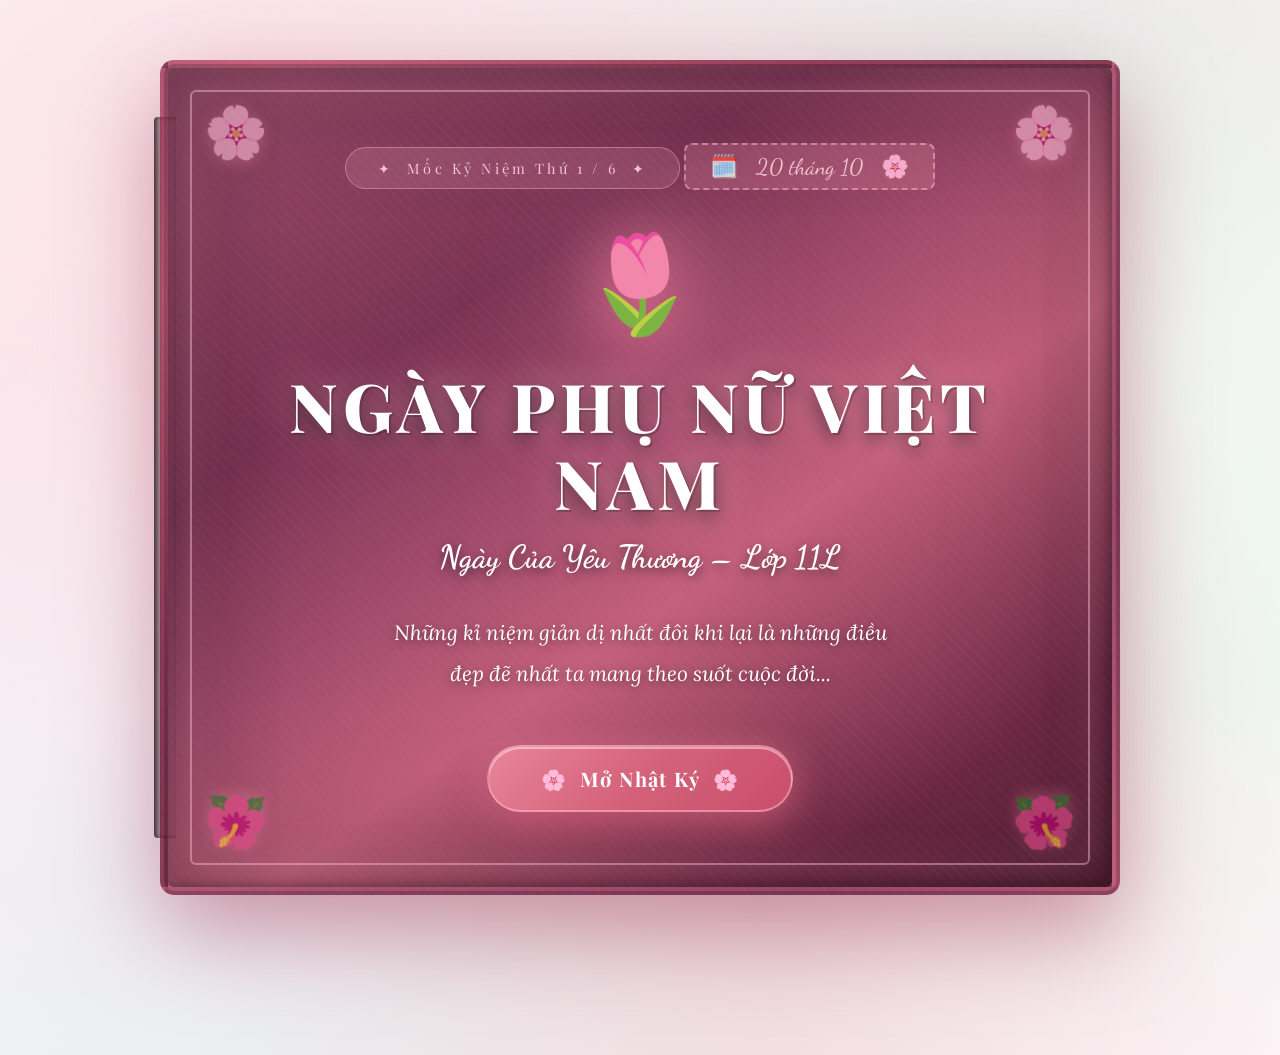
==== commit 0dc37522: "Update index.html" ====
--- a/index.html
+++ b/index.html
@@ -3,1271 +3,1237 @@
 <head>
 <meta charset="UTF-8">
 <meta name="viewport" content="width=device-width, initial-scale=1.0">
-<title>Thư Viện Nhật Ký Tuổi 16 – Lớp 11L</title>
+<title>Ngày Phụ Nữ Việt Nam – Mốc Kỷ Niệm Lớp 11L</title>
 <link rel="preconnect" href="https://fonts.googleapis.com">
 <link rel="preconnect" href="https://fonts.gstatic.com" crossorigin>
-<link href="https://fonts.googleapis.com/css2?family=Dancing+Script:wght@600;700&family=Lora:ital,wght@0,400;0,600;0,700;1,400;1,600&family=Playfair+Display:ital,wght@0,400;0,600;0,700;1,400;1,600&display=swap" rel="stylesheet">
+<link href="https://fonts.googleapis.com/css2?family=Playfair+Display:ital,wght@0,400;0,600;0,700;0,800;1,400;1,600&family=Lora:ital,wght@0,400;0,500;0,600;1,400;1,500&family=Dancing+Script:wght@400;600;700&family=Crimson+Pro:ital,wght@0,300;0,400;1,300;1,400&display=swap" rel="stylesheet">
 <style>
-* { margin:0; padding:0; box-sizing:border-box; }
-html, body { width:100%; height:100%; overflow:hidden; }
-
-/* ─── BACKGROUND: warm sandy parchment like in photo ─── */
+:root {
+  --rose-deep:    #c97b8c;
+  --rose-mid:     #e8a4b4;
+  --rose-light:   #f5cdd7;
+  --rose-pale:    #fde8ef;
+  --rose-blush:   #fff0f4;
+  --cream:        #fefaf5;
+  --cream-warm:   #fdf6ed;
+  --cream-gold:   #f5e8d3;
+  --sage:         #a8c4b4;
+  --sage-light:   #cce3d6;
+  --sage-pale:    #e8f4ee;
+  --mint:         #b8ddd0;
+  --lavender:     #d4c5e8;
+  --mauve:        #9e8aad;
+  --gold-accent:  #c8a96e;
+  --ink:          #5a3d45;
+  --ink-light:    #8a6370;
+  --ink-pale:     #b4909a;
+}
+
+*, *::before, *::after { margin:0; padding:0; box-sizing:border-box; }
+html { scroll-behavior:smooth; overflow-x:hidden; }
+
 body {
   font-family: 'Lora', serif;
-  background: #c8a87a;
-  display: flex;
-  align-items: center;
-  justify-content: center;
-  position: relative;
-}
-
-/* Multi-layer background matching the photo exactly */
-.bg {
-  position: fixed; inset: 0;
   background:
-    /* top-center light bloom */
-    radial-gradient(ellipse 70% 55% at 50% -5%, rgba(255,235,180,0.55) 0%, transparent 65%),
-    /* right-side sunlight angle */
-    radial-gradient(ellipse 45% 60% at 95% 15%, rgba(255,220,140,0.35) 0%, transparent 60%),
-    /* left bokeh glow */
-    radial-gradient(ellipse 35% 50% at 5% 40%, rgba(200,175,120,0.25) 0%, transparent 55%),
-    /* center falloff */
-    radial-gradient(ellipse 80% 70% at 50% 40%, rgba(210,170,110,0.15) 0%, transparent 70%),
-    /* bottom dark */
-    radial-gradient(ellipse 100% 40% at 50% 110%, rgba(100,65,30,0.4) 0%, transparent 55%),
-    /* base parchment sand color */
-    linear-gradient(170deg, #d4b07a 0%, #c09060 30%, #b07848 55%, #c8a060 75%, #b89050 100%);
-  z-index: 0;
-}
-
-/* Paper noise grain texture - ENHANCED */
-.grain {
-  position: fixed; inset: 0;
-  opacity: 0.08;
-  background-image: url("data:image/svg+xml,%3Csvg xmlns='http://www.w3.org/2000/svg' width='300' height='300'%3E%3Cfilter id='f'%3E%3CfeTurbulence type='fractalNoise' baseFrequency='0.9' numOctaves='4' stitchTiles='stitch'/%3E%3C/filter%3E%3Crect width='300' height='300' filter='url(%23f)'/%3E%3C/svg%3E");
-  z-index: 1; pointer-events: none;
-}
-
-/* Vignette edges */
-.vignette {
-  position: fixed; inset: 0;
+    radial-gradient(ellipse at 20% 15%, rgba(245,205,215,.45), transparent 55%),
+    radial-gradient(ellipse at 80% 10%, rgba(180,221,208,.3), transparent 50%),
+    radial-gradient(ellipse at 60% 85%, rgba(232,164,180,.35), transparent 55%),
+    radial-gradient(ellipse at 10% 80%, rgba(212,197,232,.25), transparent 50%),
+    linear-gradient(160deg, #fef5f8 0%, #fff0f4 25%, #fefaf7 50%, #f0f8f3 75%, #fdf6f9 100%);
+  min-height:100vh;
+  padding: 60px 24px 100px;
+  position:relative;
+  overflow-x:hidden;
+}
+
+/* Paper texture */
+body::before {
+  content:'';
+  position:fixed; inset:0;
+  background-image:
+    url("data:image/svg+xml,%3Csvg xmlns='http://www.w3.org/2000/svg' width='400' height='400'%3E%3Cfilter id='noise'%3E%3CfeTurbulence type='fractalNoise' baseFrequency='0.9' numOctaves='4' stitchTiles='stitch'/%3E%3CfeColorMatrix type='saturate' values='0'/%3E%3C/filter%3E%3Crect width='400' height='400' filter='url(%23noise)' opacity='0.03'/%3E%3C/svg%3E");
+  pointer-events:none; z-index:0; opacity:.5;
+}
+
+/* Floating petals */
+.petal-layer { position:fixed; inset:0; pointer-events:none; z-index:0; overflow:hidden; }
+.petal {
+  position:absolute;
+  font-size: var(--sz);
+  animation: petalFall var(--dur) var(--del) ease-in-out infinite;
+  opacity:0;
+  will-change: transform, opacity;
+}
+@keyframes petalFall {
+  0%   { opacity:0; transform: translateY(-30px) translateX(0) rotate(0deg) scale(1); }
+  15%  { opacity:.65; }
+  85%  { opacity:.3; }
+  100% { opacity:0; transform: translateY(130px) translateX(var(--dx)) rotate(300deg) scale(.4); }
+}
+
+/* LINE RULE decoration */
+.line-rule {
+  display:flex; align-items:center; gap:18px;
+  margin: 36px auto;
+  max-width:600px;
+  opacity:.55;
+}
+.line-rule::before, .line-rule::after {
+  content:'';
+  flex:1; height:1px;
+  background: linear-gradient(90deg, transparent, var(--rose-mid), transparent);
+}
+.line-rule span { color:var(--rose-mid); font-size:1.2rem; }
+
+/* ── BOOK COVER ── */
+.book-cover {
+  position:relative;
+  max-width:960px;
+  margin: 0 auto 60px;
+  background:
+    repeating-linear-gradient(45deg, rgba(232,164,180,.04), rgba(232,164,180,.04) 2px, transparent 2px, transparent 8px),
+    linear-gradient(145deg, #9c4d6b 0%, #7a3354 30%, #c4607e 60%, #6e2944 85%, #5c2239 100%);
+  border-radius:14px;
+  padding: 75px 65px;
   box-shadow:
-    inset 0 0 160px rgba(70,40,10,0.55),
-    inset 0 0 60px rgba(70,40,10,0.3);
-  z-index: 2; pointer-events: none;
-}
-
-/* Floating sparkle dust canvas */
-canvas#sparkle {
-  position: fixed; inset: 0;
-  z-index: 3; pointer-events: none;
-}
-
-/* NEW: Light flare effect */
-.light-flare {
-  position: fixed;
-  top: 10%;
-  right: 15%;
-  width: 300px;
-  height: 300px;
-  background: radial-gradient(circle, rgba(255,240,200,0.12) 0%, transparent 60%);
-  border-radius: 50%;
-  filter: blur(50px);
-  animation: flareMove 8s ease-in-out infinite;
-  z-index: 1;
-  pointer-events: none;
-}
-
-@keyframes flareMove {
-  0%, 100% { transform: translate(0, 0) scale(1); opacity: 0.5; }
-  50% { transform: translate(-30px, 20px) scale(1.15); opacity: 0.7; }
-}
-
-/* Decorative foliage corners (SVG inline) */
-.foliage {
-  position: fixed;
-  z-index: 4; pointer-events: none;
-  opacity: 0.45;
-}
-.foliage.top-right {
-  top: -10px; right: -10px;
-  width: 140px;
-  transform: rotate(0deg);
-}
-.foliage.top-left {
-  top: -10px; left: -10px;
-  width: 120px;
-  transform: scaleX(-1);
-}
-
-/* ─── MAIN SCENE ─── */
-.scene {
-  position: relative;
-  z-index: 10;
-  width: 100vw;
-  height: 100vh;
-  display: flex;
-  flex-direction: column;
-  align-items: center;
-  justify-content: center;
-  gap: 0;
-  padding: 20px;
-}
-
-/* ─── SIDE WOOD TAGS - ENHANCED ─── */
-.side-tags {
-  position: fixed;
-  top: 50%;
-  transform: translateY(-50%);
-  display: flex;
-  flex-direction: column;
-  gap: 6px;
-  z-index: 20;
-}
-.side-tags.left  { left: 0; }
-.side-tags.right { right: 0; }
-
-.wood-tag {
-  position: relative;
-  width: 65px;
-  padding: 10px 8px 10px;
-  background: linear-gradient(160deg, #b89050 0%, #9a6c30 40%, #7a5020 80%, #604018 100%);
-  border-radius: 0 5px 5px 0;
-  cursor: pointer;
-  text-decoration: none;
+    0 35px 90px rgba(160,60,90,.5),
+    inset 0 0 160px rgba(0,0,0,.35),
+    inset 2px 2px 10px rgba(255,200,210,.15),
+    inset -2px -2px 10px rgba(0,0,0,.35);
+  border: 8px ridge rgba(200,100,130,.4);
+  transform-style:preserve-3d;
+  animation: coverEntrance 1.8s cubic-bezier(.4,0,.2,1);
+  transition: transform .3s cubic-bezier(.4,0,.2,1), box-shadow .3s;
+  z-index:10;
+}
+
+@keyframes coverEntrance {
+  0%   { opacity:0; transform:rotateX(-30deg) translateY(-120px) scale(.85); }
+  65%  { opacity:1; transform:rotateX(8deg) translateY(15px) scale(1.03); }
+  100% { opacity:1; transform:rotateX(0) translateY(0) scale(1); }
+}
+
+.book-cover::before {
+  content:'';
+  position:absolute; left:-14px; top:6%; bottom:6%; width:22px;
+  background: linear-gradient(90deg, rgba(0,0,0,.55), rgba(120,40,70,.3) 35%, transparent);
+  border-radius:4px 0 0 4px;
+  box-shadow: inset 2px 0 5px rgba(0,0,0,.4);
+}
+
+.book-cover::after {
+  content:'';
+  position:absolute; inset:22px;
+  border:2.5px double rgba(255,190,210,.6);
+  border-radius:6px;
+  opacity:.8;
   box-shadow:
-    3px 3px 14px rgba(0,0,0,0.45),
-    inset 1px 0 2px rgba(255,255,255,0.18),
-    inset -1px 0 3px rgba(0,0,0,0.25);
-  transition: transform 0.22s cubic-bezier(.34,1.5,.64,1), box-shadow 0.22s;
-  overflow: hidden;
-}
-.side-tags.right .wood-tag {
-  border-radius: 5px 0 0 5px;
-  box-shadow: -3px 3px 14px rgba(0,0,0,0.45), inset 1px 0 2px rgba(255,255,255,0.18);
-}
-
-/* Wood grain lines */
-.wood-tag::before {
-  content: "";
-  position: absolute; inset: 0;
-  background: repeating-linear-gradient(92deg, transparent 0, transparent 6px, rgba(0,0,0,0.05) 6px, rgba(0,0,0,0.05) 7px);
-}
-
-/* NEW: Hanging rope effect */
-.wood-tag-rope {
-  position: absolute;
-  top: -12px;
-  left: 50%;
-  transform: translateX(-50%);
-  width: 2px;
-  height: 12px;
-  background: linear-gradient(180deg, rgba(100,70,40,0.6), rgba(100,70,40,0.3));
-  box-shadow: 0 1px 2px rgba(0,0,0,0.3);
-}
-
-/* Nail/pin at top */
-.wood-tag::after {
-  content: "";
-  position: absolute;
-  top: 5px; left: 50%;
-  transform: translateX(-50%);
-  width: 6px; height: 6px;
-  border-radius: 50%;
-  background: radial-gradient(circle at 35% 30%, #d0a060, #5a3010);
-  box-shadow: 0 1px 3px rgba(0,0,0,0.6);
-}
-
-.wood-tag-text {
-  display: block;
-  font-family: 'Playfair Display', serif;
-  font-size: 12px;
-  font-weight: 600;
-  color: rgba(255,238,200,0.92);
-  text-align: center;
-  line-height: 1.2;
-  letter-spacing: 0.5px;
-  text-shadow: 0 1px 4px rgba(0,0,0,0.6);
-  padding-top: 8px;
-  position: relative; z-index: 1;
-}
-
-.wood-tag-dot {
-  display: block;
-  width: 9px; height: 9px;
-  border-radius: 50%;
-  margin: 5px auto 0;
-  box-shadow: 0 0 6px currentColor;
-  position: relative; z-index: 1;
-}
-
-.side-tags.left  .wood-tag:hover { transform: translateX(5px); }
-.side-tags.right .wood-tag:hover { transform: translateX(-5px); }
-.wood-tag:hover {
-  box-shadow: 5px 4px 20px rgba(0,0,0,0.55), inset 1px 0 2px rgba(255,255,255,0.22), 0 0 12px rgba(220,170,80,0.35);
-}
-
-/* ─── HEADER - COMPACT ─── */
-.header {
-  text-align: center;
-  padding: 0 20px;
-  margin-bottom: 25px;
-  animation: fadeDown 1s ease 0.1s both;
-}
-
-@keyframes fadeDown {
-  from { opacity:0; transform:translateY(-18px); }
+    inset 0 0 50px rgba(255,160,190,.15),
+    0 0 30px rgba(232,164,180,.25);
+  animation: coverGlow 5s ease-in-out infinite;
+  pointer-events:none;
+}
+
+@keyframes coverGlow {
+  0%,100% { opacity:.75; }
+  50%      { opacity:1; box-shadow:inset 0 0 70px rgba(255,160,190,.3), 0 0 50px rgba(232,164,180,.4); }
+}
+
+/* Floral corner decoration */
+.floral-corner {
+  position:absolute;
+  font-size:3.2rem;
+  opacity:.6;
+  animation: floralFloat 6s ease-in-out infinite;
+  pointer-events:none;
+  filter:drop-shadow(0 3px 8px rgba(255,150,180,.5));
+}
+.floral-corner.tl { top:30px; left:36px; animation-delay:0s; }
+.floral-corner.tr { top:30px; right:36px; transform:scaleX(-1); animation-delay:1.5s; }
+.floral-corner.bl { bottom:30px; left:36px; transform:scaleY(-1); animation-delay:3s; }
+.floral-corner.br { bottom:30px; right:36px; transform:scale(-1); animation-delay:4.5s; }
+
+@keyframes floralFloat {
+  0%,100% { transform:var(--fc-t, none) translateY(0) rotate(-5deg) scale(1); opacity:.55; }
+  50%      { transform:var(--fc-t, none) translateY(-8px) rotate(5deg) scale(1.1); opacity:.8; }
+}
+
+.cover-content { position:relative; z-index:2; text-align:center; color:#fff; }
+
+.cover-badge {
+  display:inline-flex; align-items:center; gap:10px;
+  background:rgba(255,180,200,.15); border:1px solid rgba(255,190,210,.4);
+  color:rgba(255,210,225,.9); padding:10px 32px; border-radius:50px;
+  font-size:.9rem; font-family:'Playfair Display',serif; letter-spacing:.22em;
+  margin-bottom:28px;
+  animation: fadeUp 1.2s ease .1s both;
+}
+
+.cover-date-stamp {
+  display:inline-flex; align-items:center; gap:8px;
+  background:rgba(255,160,180,.2); border:2px dashed rgba(255,190,210,.5);
+  color:rgba(255,215,225,.85); padding:8px 24px; border-radius:8px;
+  font-family:'Dancing Script',cursive; font-size:1.4rem;
+  margin-bottom:30px;
+  animation: fadeUp 1.2s ease .25s both;
+  transform:rotate(-2deg); display:inline-block;
+}
+
+.cover-icon-wrap {
+  margin-bottom:24px;
+  animation: fadeUp 1.2s ease .4s both;
+}
+
+.cover-icon {
+  font-size:6rem;
+  display:inline-block;
+  animation: iconFloat 5s ease-in-out infinite, iconGlow 3.5s ease-in-out infinite;
+  filter: drop-shadow(0 12px 30px rgba(255,120,160,.7)) drop-shadow(0 0 60px rgba(255,180,200,.5));
+}
+
+@keyframes iconFloat {
+  0%,100% { transform:translateY(0) rotate(-5deg) scale(1); }
+  50%      { transform:translateY(-18px) rotate(5deg) scale(1.12); }
+}
+
+@keyframes iconGlow {
+  0%,100% { filter:drop-shadow(0 12px 30px rgba(255,120,160,.7)) drop-shadow(0 0 60px rgba(255,180,200,.5)); }
+  50%      { filter:drop-shadow(0 18px 50px rgba(255,120,160,1)) drop-shadow(0 0 100px rgba(255,200,220,.9)); }
+}
+
+.cover-title {
+  font-family:'Playfair Display',serif; font-size:4.2rem; font-weight:800;
+  margin-bottom:16px; letter-spacing:.07em;
+  text-shadow:
+    0 0 40px rgba(255,180,200,.7),
+    0 6px 20px rgba(0,0,0,.7),
+    2px 2px 0 rgba(0,0,0,.25);
+  animation: fadeUp 1.2s ease .55s both, titleShimmer 4s ease-in-out infinite;
+  line-height:1.15;
+}
+
+@keyframes titleShimmer {
+  0%,100% { text-shadow:0 0 40px rgba(255,180,200,.7),0 6px 20px rgba(0,0,0,.7); }
+  50%      { text-shadow:0 0 60px rgba(255,200,210,1),0 8px 25px rgba(0,0,0,.8),0 0 100px rgba(255,210,220,.6); }
+}
+
+.cover-subtitle {
+  font-family:'Dancing Script',cursive; font-size:2rem;
+  margin-bottom:36px; opacity:.9;
+  text-shadow:0 3px 12px rgba(0,0,0,.6);
+  animation: fadeUp 1.2s ease .7s both;
+}
+
+.cover-quote {
+  font-family:'Lora',serif; font-size:1.3rem; font-style:italic;
+  line-height:2; max-width:680px; margin:0 auto 50px;
+  opacity:.88; text-shadow:0 2px 10px rgba(0,0,0,.5);
+  animation: fadeUp 1.2s ease .85s both;
+}
+
+.open-btn {
+  display:inline-block; padding:18px 52px;
+  background:linear-gradient(135deg, #e8859a, #d4627a, #c94e6c);
+  color:#fff; font-weight:700; font-size:1.25rem; border-radius:50px;
+  box-shadow:
+    0 12px 35px rgba(200,80,110,.55),
+    inset 0 2px 0 rgba(255,255,255,.45),
+    0 0 40px rgba(232,133,154,.4);
+  transition:all .35s cubic-bezier(.4,0,.2,1);
+  animation: fadeUp 1.2s ease 1s both, btnPulse 3s ease-in-out infinite;
+  font-family:'Playfair Display',serif; letter-spacing:.07em;
+  border:2.5px solid rgba(255,180,200,.55); cursor:pointer;
+  position:relative; overflow:hidden;
+}
+
+.open-btn:hover {
+  transform:translateY(-8px) scale(1.08);
+  box-shadow:
+    0 22px 60px rgba(200,80,110,.75),
+    0 0 70px rgba(232,133,154,.8),
+    0 0 100px rgba(255,180,200,.5);
+}
+
+.open-btn:focus {
+  outline:3px solid rgba(255,180,200,.8);
+  outline-offset:4px;
+}
+
+@keyframes btnPulse {
+  0%,100% { box-shadow:0 12px 35px rgba(200,80,110,.55),inset 0 2px 0 rgba(255,255,255,.45),0 0 40px rgba(232,133,154,.4); }
+  50%      { box-shadow:0 15px 45px rgba(200,80,110,.75),inset 0 2px 0 rgba(255,255,255,.6),0 0 60px rgba(232,133,154,.65); }
+}
+
+.open-btn::before {
+  content:''; position:absolute; top:50%; left:50%; width:0; height:0;
+  background:radial-gradient(circle, rgba(255,255,255,.55), transparent 70%);
+  border-radius:50%; transform:translate(-50%,-50%);
+  transition:width .7s, height .7s;
+}
+.open-btn:hover::before { width:400px; height:400px; }
+.open-btn span { position:relative; z-index:1; }
+
+@keyframes fadeUp {
+  from { opacity:0; transform:translateY(28px); }
   to   { opacity:1; transform:translateY(0); }
 }
 
-.h-top-line {
-  display: flex;
-  align-items: center;
-  justify-content: center;
-  gap: 10px;
-  margin-bottom: 6px;
-}
-.h-top-line .rule {
-  width: 50px; height: 1px;
-  background: linear-gradient(90deg, transparent, rgba(80,50,20,0.5));
-}
-.h-top-line .rule.r { background: linear-gradient(90deg, rgba(80,50,20,0.5), transparent); }
-.h-top-line span {
-  font-family: 'Lora', serif;
-  font-size: 14px;
-  font-weight: 600;
-  letter-spacing: 2px;
-  color: rgba(60,35,12,0.8);
-}
-
-.h-title {
-  font-family: 'Dancing Script', cursive;
-  font-size: clamp(58px, 9vw, 88px);
-  font-weight: 700;
-  color: #2c1a08;
-  line-height: 0.95;
-  letter-spacing: -1px;
-  text-shadow:
-    0 2px 6px rgba(0,0,0,0.15),
-    1px 3px 8px rgba(100,60,20,0.25),
-    0 1px 0 rgba(255,255,255,0.15);
-}
-
-.h-divider {
-  display: flex;
-  align-items: center;
-  gap: 10px;
-  justify-content: center;
-  margin: 8px 0;
-}
-.h-divider .d-rule {
-  width: 45px; height: 1px;
-  background: rgba(100,65,25,0.45);
-}
-.h-divider span {
-  font-family: 'Playfair Display', serif;
-  font-size: 12px;
-  font-weight: 600;
-  letter-spacing: 4px;
-  color: rgba(80,50,18,0.75);
-  text-transform: uppercase;
-}
-
-/* ENHANCED QUOTE with background blur box */
-.h-quote {
-  font-family: 'Lora', serif;
-  font-style: italic;
-  font-size: clamp(15px, 2.2vw, 18px);
-  font-weight: 500;
-  color: rgba(45,25,8,0.85);
-  line-height: 1.65;
-  margin-top: 12px;
-  padding: 12px 24px;
-  background: rgba(255,250,240,0.15);
-  backdrop-filter: blur(8px);
-  border-radius: 6px;
-  box-shadow: 0 2px 8px rgba(0,0,0,0.08);
-  max-width: 650px;
-  margin-left: auto;
-  margin-right: auto;
-}
-
-/* ─── BOOKS SHELF CONTAINER ─── */
-.shelf-container {
-  position: relative;
-  animation: fadeUp 1s ease 0.35s both;
-  width: min(900px, 85vw);
-}
-
-@keyframes fadeUp {
-  from { opacity:0; transform:translateY(25px); }
-  to   { opacity:1; transform:translateY(0); }
-}
-
-/* ─── BOOKS ROW ─── */
-.books {
-  display: flex;
-  align-items: flex-end;
-  justify-content: center;
-  gap: 5px;
-  padding: 0 8px;
-  position: relative;
-}
-
-/* ── Individual book - ENHANCED HOVER ── */
-.book {
-  position: relative;
-  cursor: pointer;
-  flex: 1;
-  max-width: 130px;
-  transform-origin: bottom center;
-  transition: transform 0.32s cubic-bezier(.34,1.5,.64,1);
-  animation: bookRise 0.8s ease both;
-}
-.book:nth-child(1) { animation-delay: 0.5s; }
-.book:nth-child(2) { animation-delay: 0.62s; }
-.book:nth-child(3) { animation-delay: 0.74s; }
-.book:nth-child(4) { animation-delay: 0.86s; }
-.book:nth-child(5) { animation-delay: 0.98s; }
-.book:nth-child(6) { animation-delay: 1.1s; }
-
-.book:nth-child(1) .spine-icon { animation-delay: 0s; }
-.book:nth-child(2) .spine-icon { animation-delay: 0.5s; }
-.book:nth-child(3) .spine-icon { animation-delay: 1s; }
-.book:nth-child(4) .spine-icon { animation-delay: 1.5s; }
-.book:nth-child(5) .spine-icon { animation-delay: 2s; }
-.book:nth-child(6) .spine-icon { animation-delay: 2.5s; }
-
-@keyframes bookRise {
-  from { opacity:0; transform:translateY(30px) scale(0.95); }
-  to   { opacity:1; transform:translateY(0) scale(1); }
-}
-
-/* ENHANCED HOVER EFFECT */
-.book:hover { 
-  transform: translateY(-8px) scale(1.02); 
-}
-.book:hover .book-spine { 
-  box-shadow: 
-    -5px 0 rgba(0,0,0,0.28), 
-    0 0 35px var(--glow,rgba(200,150,100,0.6)), 
-    0 15px 30px rgba(0,0,0,0.35),
-    inset -2px 2px 20px rgba(255,255,255,0.15);
-  filter: brightness(1.08); 
-}
-.book:hover .book-glow  { opacity: 1; }
-
-/* Spine – the main book face */
-.book-spine {
-  position: relative;
-  width: 100%;
-  /* heights differ per book for realistic look */
-  height: var(--h, 195px);
-  background: var(--col);
-  border-radius: 2px 5px 5px 2px;
-  overflow: hidden;
-  transition: box-shadow 0.32s ease, filter 0.25s ease, transform 0.32s ease;
+/* ── BOOK PAGES ── */
+.book-pages {
+  max-width:960px; margin:0 auto;
+  background:linear-gradient(150deg, #fffaf8 0%, #fff5f8 50%, #fdf9f5 100%);
+  border-radius:16px;
   box-shadow:
-    -5px 0 rgba(0,0,0,0.26),
-    4px 8px 22px rgba(0,0,0,0.45),
-    inset -6px 0 15px rgba(0,0,0,0.2),
-    inset 0 0 0 0.5px rgba(0,0,0,0.15);
-}
-
-/* Leather texture */
-.book-spine::before {
-  content:"";
-  position:absolute; inset:0;
+    0 30px 80px rgba(200,100,130,.25),
+    inset 0 0 120px rgba(253,232,239,.4);
+  overflow:hidden;
+  animation: pagesOpen 1s cubic-bezier(.4,0,.2,1);
+}
+
+@keyframes pagesOpen {
+  from { opacity:0; transform:perspective(1000px) rotateY(-12deg) scale(.96); }
+  to   { opacity:1; transform:perspective(1000px) rotateY(0) scale(1); }
+}
+
+/* ── PAGE ── */
+.page {
   background:
-    /* worn highlight sheen */
-    linear-gradient(112deg,
-      rgba(255,255,255,0.28) 0%,
-      rgba(255,255,255,0.08) 25%,
-      transparent 45%,
-      rgba(0,0,0,0.08) 75%,
-      rgba(0,0,0,0.18) 100%),
-    /* horizontal leather grain */
-    repeating-linear-gradient(
-      180deg,
-      transparent 0px, transparent 5px,
-      rgba(0,0,0,0.025) 5px, rgba(0,0,0,0.025) 6px
-    );
-  z-index:1;
-}
-
-/* Left spine shadow (binding) */
-.book-spine::after {
-  content:"";
-  position:absolute;
-  left:0; top:0; bottom:0; width:12px;
-  background: linear-gradient(90deg, rgba(0,0,0,0.32) 0%, rgba(0,0,0,0.08) 60%, transparent 100%);
-  z-index:2;
-}
-
-/* Top highlight strip */
-.spine-top-light {
-  position:absolute;
-  top:0; left:12px; right:0; height:3px;
-  background: linear-gradient(90deg, rgba(255,255,255,0.4), rgba(255,255,255,0.1) 60%, transparent);
-  z-index:3;
-}
-
-/* Worn edges / corner scuffs */
-.spine-wear {
-  position:absolute; inset:0;
+    repeating-linear-gradient(0deg, transparent, transparent 35px, rgba(232,164,180,.05) 35px, rgba(232,164,180,.05) 36px),
+    linear-gradient(150deg, #fffaf8 0%, #fff5f8 60%, #fef8f5 100%);
+  padding: 90px 100px 120px;
+  min-height:700px;
+  position:relative;
+  border-left:65px solid rgba(232,164,180,.1);
+  animation: pageTurn 1s cubic-bezier(.4,0,.2,1);
+  transform-origin:left center;
+}
+
+@keyframes pageTurn {
+  0%   { transform:perspective(2000px) rotateY(-90deg); opacity:0; filter:blur(8px); }
+  65%  { transform:perspective(2000px) rotateY(8deg);  opacity:1; filter:blur(0); }
+  100% { transform:perspective(2000px) rotateY(0);     opacity:1; filter:blur(0); }
+}
+
+.page::before {
+  content:''; position:absolute; inset:0;
+  background-image:
+    radial-gradient(ellipse at 12% 20%, rgba(232,164,180,.1), transparent 40%),
+    radial-gradient(ellipse at 88% 80%, rgba(174,196,180,.08), transparent 45%),
+    radial-gradient(circle at 50% 8%, rgba(255,200,215,.1), transparent 30%);
+  pointer-events:none;
+}
+
+/* Ring binder holes */
+.page::after {
+  content:''; position:absolute; left:22px; top:50%; transform:translateY(-50%);
+  width:14px; height:80%;
   background:
-    radial-gradient(ellipse 40% 15% at 15% 95%, rgba(0,0,0,0.18), transparent),
-    radial-gradient(ellipse 30% 10% at 85% 98%, rgba(0,0,0,0.12), transparent),
-    radial-gradient(ellipse 20% 8% at 90% 3%, rgba(0,0,0,0.1), transparent);
-  z-index:2;
-}
-
-/* Book content layout */
-.spine-inner {
-  position:absolute; inset:0;
-  display:flex;
-  flex-direction:column;
-  align-items:center;
-  justify-content:space-between;
-  padding: 18px 8px 16px;
-  z-index:4;
-}
-
-/* Date text at top of spine */
-.spine-date {
-  font-family: 'Playfair Display', serif;
-  font-size: clamp(12px, 1.4vw, 14px);
-  font-weight: 600;
-  color: rgba(255,240,200,0.92);
-  letter-spacing: 1.2px;
-  text-shadow: 0 1px 6px rgba(0,0,0,0.55), 0 0 12px rgba(0,0,0,0.3);
-  text-align: center;
-  line-height: 1.2;
-}
-
-/* Center icon / embossed symbol - ENHANCED */
-.spine-icon {
-  font-size: clamp(28px, 3.5vw, 36px);
-  text-shadow: 0 2px 10px rgba(0,0,0,0.5);
-  filter: drop-shadow(0 2px 4px rgba(0,0,0,0.4));
-  flex: 1;
-  display: flex;
-  align-items: center;
-  animation: floatIcon 3s ease-in-out infinite;
-  transition: transform 0.3s ease;
-}
-
-@keyframes floatIcon {
-  0%, 100% { transform: translateY(0px); }
-  50% { transform: translateY(-8px); }
-}
-
-@keyframes floatIconHover {
-  0%, 100% { transform: translateY(0px) scale(1.4); }
-  50% { transform: translateY(-8px) scale(1.4); }
-}
-
-.book:hover .spine-icon {
-  animation: floatIconHover 3s ease-in-out infinite;
-}
-
-/* Bottom embossed stamp text */
-.spine-stamp {
-  font-family: 'Playfair Display', serif;
-  font-size: clamp(11px, 1.2vw, 13px);
-  font-weight: 600;
-  color: rgba(255,235,185,0.85);
-  letter-spacing: 1px;
-  text-shadow: 0 1px 5px rgba(0,0,0,0.6);
-  text-align: center;
-  line-height: 1.2;
-}
-
-/* Horizontal decorative lines on spine */
-.spine-line-top, .spine-line-bot {
-  position: absolute;
-  left: 13px; right: 5px;
-  height: 1px;
-  background: linear-gradient(90deg, rgba(255,220,150,0.35), rgba(255,220,150,0.1));
-  z-index: 3;
-}
-.spine-line-top { top: 54px; }
-.spine-line-bot { bottom: 54px; }
-
-/* Glow ring on hover - ENHANCED */
-.book-glow {
-  position:absolute; inset:-3px;
-  border-radius:4px 7px 7px 4px;
-  box-shadow: 0 0 28px 6px var(--glow,rgba(200,160,80,0.55));
-  opacity:0;
-  pointer-events:none;
-  transition: opacity 0.3s ease;
-  z-index:10;
-}
-
-/* Drop shadow under book - ENHANCED */
-.book-shadow {
-  position:absolute;
-  bottom:-5px; left:5%; right:5%;
-  height:6px;
-  background: radial-gradient(ellipse, rgba(0,0,0,0.38) 0%, transparent 70%);
-  border-radius:50%;
-  pointer-events:none;
-  transition: all 0.3s ease;
-}
-.book:hover .book-shadow { 
-  transform: scaleX(1.3); 
-  opacity:0.6;
-  bottom: -8px;
-}
-
-/* ─── WOOD SHELF - ENHANCED 3D EFFECT ─── */
-.shelf {
-  position: relative;
-  width: 100%;
-}
-
-.shelf-top {
-  height: 24px;
-  background: linear-gradient(180deg,
-    #d4a060 0%,
-    #b87c3a 20%,
-    #9a6028 55%,
-    #7a4818 80%,
-    #603810 100%
-  );
-  border-radius: 2px 2px 0 0;
+    radial-gradient(circle at 50% 0%,   rgba(200,100,130,.22) 42%, transparent 42%),
+    radial-gradient(circle at 50% 33%,  rgba(200,100,130,.22) 42%, transparent 42%),
+    radial-gradient(circle at 50% 66%,  rgba(200,100,130,.22) 42%, transparent 42%),
+    radial-gradient(circle at 50% 100%, rgba(200,100,130,.22) 42%, transparent 42%);
+  background-size:14px 25%;
+  background-repeat:no-repeat;
+}
+
+/* Deco washi tape */
+.washi {
+  position:absolute; top:0; left:50%; transform:translateX(-50%);
+  width:130px; height:26px;
+  background:repeating-linear-gradient(45deg,
+    rgba(232,164,180,.55), rgba(232,164,180,.55) 6px,
+    rgba(255,210,220,.45) 6px, rgba(255,210,220,.45) 12px);
+  border-bottom:1px solid rgba(200,130,150,.3);
+  z-index:5;
+}
+
+.page-content { position:relative; z-index:1; }
+
+.page-number {
+  position:absolute; bottom:35px; right:50px;
+  font-family:'Dancing Script',cursive; font-size:1.6rem;
+  color:var(--rose-mid);
+  background:rgba(255,240,244,.75);
+  padding:7px 20px; border-radius:50px;
+  border:1.5px solid rgba(232,164,180,.4);
+  box-shadow:0 3px 12px rgba(200,100,130,.12);
+  animation:pageNumPulse 3s ease-in-out infinite;
+  z-index:100;
+}
+@keyframes pageNumPulse {
+  0%,100% { transform:scale(1); opacity:.65; }
+  50%      { transform:scale(1.06); opacity:.95; }
+}
+
+/* ── SECTION TITLE ── */
+.section-title {
+  font-family:'Playfair Display',serif; font-size:3.4rem; font-weight:700;
+  text-align:center; margin-bottom:40px; position:relative;
+  display:inline-block; width:100%;
+  animation:writeIn 1.3s cubic-bezier(.4,0,.2,1);
+}
+
+.section-title .title-text {
+  background:linear-gradient(118deg, #9c4d6b 0%, #c97b8c 45%, #a05070 100%);
+  -webkit-background-clip:text; -webkit-text-fill-color:transparent; background-clip:text;
+  animation:titlePulse 3.5s ease-in-out infinite;
+}
+
+@keyframes titlePulse {
+  0%,100% { filter:brightness(1) drop-shadow(0 3px 10px rgba(160,80,110,.2)); }
+  50%      { filter:brightness(1.15) drop-shadow(0 6px 20px rgba(200,100,140,.5)); }
+}
+
+.section-title .title-icon { display:inline-block; margin-right:10px; }
+
+@keyframes writeIn {
+  from { opacity:0; transform:translateX(-60px) rotateY(-10deg); }
+  to   { opacity:1; transform:translateX(0) rotateY(0); }
+}
+
+.section-title::after {
+  content:''; position:absolute; bottom:-16px; left:50%; transform:translateX(-50%);
+  width:0; height:4px;
+  background:linear-gradient(90deg, transparent, #e8a4b4 20%, #c97b8c 50%, #e8a4b4 80%, transparent);
+  border-radius:2px;
+  animation:lineDraw 2s cubic-bezier(.4,0,.2,1) forwards, lineGlow 3.5s ease-in-out infinite;
+}
+
+@keyframes lineDraw { from{width:0;opacity:0;} to{width:260px;opacity:1;} }
+@keyframes lineGlow {
+  0%,100% { box-shadow:0 3px 15px rgba(200,100,130,.3); }
+  50%      { box-shadow:0 5px 30px rgba(232,133,154,.7), 0 0 12px rgba(245,205,215,.6); }
+}
+
+/* Section intro */
+.section-intro {
+  text-align:center; max-width:880px; margin:0 auto 55px;
+  font-size:1.6rem; line-height:2.2; color:var(--ink); font-style:italic;
+  font-family:'Lora',serif; animation:fadeUp 1s ease .5s both;
+  font-weight:400;
+}
+
+/* ── STORY CARDS ── */
+.story-grid { display:grid; gap:44px; margin-top:55px; }
+
+.story-card {
+  display:grid; grid-template-columns:1fr 1fr; gap:46px; align-items:center;
+  padding:38px 36px;
+  background:
+    repeating-linear-gradient(90deg, transparent, transparent 2px, rgba(232,164,180,.03) 2px, rgba(232,164,180,.03) 4px),
+    linear-gradient(145deg, rgba(255,240,244,.9), rgba(255,250,252,.75));
+  border-radius:24px;
+  border:2px solid rgba(232,164,180,.35);
+  box-shadow:0 8px 30px rgba(200,100,130,.1);
+  position:relative; overflow:hidden;
+  transition:all .6s cubic-bezier(.4,0,.2,1);
+  will-change:transform;
+}
+
+/* Sticker decoration on cards */
+.story-card::before {
+  content: attr(data-sticker);
+  position:absolute; top:-10px; right:22px;
+  font-size:2.6rem;
+  animation:stickerWiggle 4s ease-in-out infinite;
+  filter:drop-shadow(0 3px 8px rgba(200,100,130,.3));
+  z-index:5;
+}
+
+@keyframes stickerWiggle {
+  0%,100% { transform:rotate(-8deg) scale(1); }
+  50%      { transform:rotate(6deg) scale(1.12); }
+}
+
+.story-card:hover {
+  transform:translateY(-10px) rotate(.2deg) scale(1.015);
+  box-shadow:0 22px 60px rgba(200,100,130,.2), 0 8px 25px rgba(232,164,180,.15);
+  border-color:rgba(200,100,130,.55);
+}
+
+.story-card:nth-child(even) .story-image { order:2; }
+.story-card:nth-child(even) .story-text  { order:1; }
+
+/* Frame-in-frame photo */
+.story-image {
+  position:relative; border-radius:20px; overflow:hidden; aspect-ratio:4/3;
   box-shadow:
-    0 -2px 6px rgba(0,0,0,0.2),
-    inset 0 3px 5px rgba(255,255,255,0.18),
-    inset 0 -1px 3px rgba(0,0,0,0.3);
-}
-/* Shelf wood grain */
-.shelf-top::before {
-  content:"";
-  position:absolute; inset:0;
-  background: repeating-linear-gradient(90deg,
-    transparent 0, transparent 30px,
-    rgba(0,0,0,0.04) 30px, rgba(0,0,0,0.04) 31px
-  );
-  border-radius: inherit;
-}
-/* Shelf edge highlight */
-.shelf-top::after {
-  content:"";
-  position:absolute;
-  top:0; left:0; right:0; height:3px;
-  background: linear-gradient(90deg,
-    rgba(255,255,255,0.05) 0%,
-    rgba(255,255,255,0.22) 30%,
-    rgba(255,255,255,0.28) 50%,
-    rgba(255,255,255,0.22) 70%,
-    rgba(255,255,255,0.05) 100%
-  );
-  border-radius: 2px 2px 0 0;
-}
-
-.shelf-face {
-  height: 16px;
-  background: linear-gradient(180deg, #5a3010 0%, #3a1c08 60%, #2a1006 100%);
-  border-radius: 0 0 4px 4px;
-  box-shadow: 0 6px 18px rgba(0,0,0,0.55);
-  position: relative;
-}
-
-/* NEW: 3D gradient on shelf face */
-.shelf-face::before {
-  content: "";
-  position: absolute;
-  inset: 0;
-  background: linear-gradient(180deg, 
-    rgba(255,255,255,0.08) 0%, 
-    transparent 40%, 
-    rgba(0,0,0,0.2) 100%
-  );
-  border-radius: inherit;
-}
-
-/* Shelf cast shadow on wall behind - ENHANCED */
-.shelf-wall-shadow {
-  position: absolute;
-  bottom: -16px; left: -5%; right: -5%;
-  height: 22px;
-  background: radial-gradient(ellipse 60% 100% at 50% 0%, rgba(0,0,0,0.35), transparent);
-  border-radius: 0 0 50% 50%;
-  pointer-events: none;
-}
-
-/* ─── TIMELINE - ENHANCED WITH TOOLTIPS ─── */
-.timeline {
-  margin-top: 35px;
-  text-align: center;
-  animation: fadeUp 1s ease 0.7s both;
-  position: relative;
-  z-index: 15;
-}
-
-.tl-title {
-  display: flex;
-  align-items: center;
-  gap: 12px;
-  justify-content: center;
-  font-family: 'Lora', serif;
-  font-size: 16px;
-  font-weight: 600;
-  color: rgba(55,30,8,0.75);
-  letter-spacing: 3px;
-  margin-bottom: 16px;
-}
-.tl-title::before, .tl-title::after {
-  content:""; width:60px; height:1px;
-  background: rgba(55,30,8,0.3);
-}
-
-.tl-row {
-  display: flex;
-  align-items: flex-start;
-  justify-content: center;
-  gap: 0;
-  width: min(850px, 88vw);
-  margin: 0 auto;
-  position: relative;
-}
-
-/* Timeline connector */
-.tl-row::before {
-  content:"";
-  position:absolute;
-  top:20px; left:calc(100%/12); right:calc(100%/12);
-  height:1.5px;
-  background: linear-gradient(90deg,
-    #c8989a, #5a7090 20%, #888550 40%, #c0a055 60%, #587060 80%, #904040
-  );
-  opacity: 0.45;
-  z-index:0;
-}
-
-.tl-item {
-  display:flex;
-  flex-direction:column;
-  align-items:center;
-  gap:8px;
-  flex:1;
+    0 8px 30px rgba(200,100,130,.22),
+    inset 0 0 0 8px rgba(255,240,244,.9),
+    inset 0 0 0 10px rgba(200,100,130,.25);
+  border:3px solid rgba(245,205,215,.8);
+  transition:all .5s ease;
+}
+
+.story-image img {
+  width:100%; height:100%; object-fit:cover;
+  transition:all .8s cubic-bezier(.4,0,.2,1);
+  filter:sepia(.04) contrast(1.05) brightness(1) saturate(1.05);
   cursor:pointer;
-  position:relative; z-index:1;
-}
-
-.tl-lbl {
-  font-family: 'Playfair Display', serif;
-  font-size: 15px;
-  font-weight: 600;
-  color: rgba(55,30,8,0.7);
-  letter-spacing: 0.6px;
-  text-align: center;
-  white-space: nowrap;
-  transition: color 0.2s;
-}
-
-/* ENHANCED TIMELINE DOT */
-.tl-dot {
-  width: 40px; height: 40px;
-  border-radius:50%;
-  background: var(--c);
+  background:linear-gradient(135deg, #f5e0e8 0%, #ead4de 100%);
+}
+
+.story-card:hover .story-image img {
+  transform:scale(1.1) rotate(-.8deg);
+  filter:sepia(.1) contrast(1.08) brightness(1.04) saturate(1.1);
+}
+
+/* Ribbon stamp on images */
+.img-ribbon {
+  position:absolute; top:18px; left:-8px;
+  background:linear-gradient(135deg, #e8859a, #c97b8c);
+  color:#fff; padding:6px 18px 6px 22px;
+  font-family:'Dancing Script',cursive; font-size:1.05rem; font-weight:700;
+  border-radius:0 20px 20px 0;
+  box-shadow:0 4px 14px rgba(200,100,130,.45);
+  z-index:5;
+  clip-path:polygon(8px 0%, 100% 0%, 100% 100%, 8px 100%, 0% 50%);
+  animation:ribbonShine 4s ease-in-out infinite;
+}
+
+@keyframes ribbonShine {
+  0%,100% { box-shadow:0 4px 14px rgba(200,100,130,.45); }
+  50%      { box-shadow:0 6px 22px rgba(200,100,130,.7); }
+}
+
+.story-text {
+  font-size:1.45rem; line-height:2.1; color:var(--ink);
+  font-family:'Lora',serif; font-weight:400;
+}
+
+.story-text p { margin-bottom:16px; transition:transform .3s ease; }
+.story-card:hover .story-text p { transform:translateX(5px); }
+.story-text p:last-child { margin-bottom:0; }
+
+.story-text .lead {
+  font-size:1.6rem; font-style:italic; color:var(--rose-deep);
+  margin-bottom:20px; line-height:2.1; font-weight:500;
+}
+
+/* ── VIDEO SECTION ── */
+.video-section {
+  margin:55px 0;
+  padding:40px 36px;
+  background:
+    radial-gradient(ellipse at 30% 30%, rgba(245,205,215,.35), transparent 60%),
+    linear-gradient(145deg, rgba(255,240,244,.85), rgba(255,248,252,.7));
+  border-radius:24px;
+  border:2px solid rgba(232,164,180,.35);
+  box-shadow:0 8px 30px rgba(200,100,130,.1);
+  text-align:center;
+  animation:fadeUp 1s ease .4s both;
+  position:relative;
+  overflow:hidden;
+}
+
+.video-section::before {
+  content:'🎵';
+  position:absolute; top:20px; left:24px;
+  font-size:2rem; opacity:.4;
+  animation:musicFloat 5s ease-in-out infinite;
+}
+
+.video-section::after {
+  content:'🎶';
+  position:absolute; bottom:20px; right:24px;
+  font-size:2rem; opacity:.4;
+  animation:musicFloat 5s ease-in-out 2.5s infinite;
+}
+
+@keyframes musicFloat {
+  0%,100% { transform:translateY(0) rotate(-5deg); opacity:.4; }
+  50%      { transform:translateY(-10px) rotate(5deg); opacity:.6; }
+}
+
+.video-label {
+  font-family:'Dancing Script',cursive; font-size:1.8rem;
+  color:var(--rose-deep); margin-bottom:18px; font-weight:700;
+  display:block;
+}
+
+.video-wrapper {
+  position:relative; width:100%; aspect-ratio:16/9;
+  border-radius:16px; overflow:hidden;
+  box-shadow:
+    0 12px 40px rgba(200,100,130,.25),
+    0 0 0 8px rgba(255,240,244,.9),
+    0 0 0 10px rgba(200,100,130,.2);
+  border:3px solid rgba(245,205,215,.9);
+  max-width:680px; margin:0 auto;
+  background:linear-gradient(135deg, #f5e0e8, #ead4de);
+  transition:all .5s ease;
+}
+
+.video-wrapper:hover {
+  box-shadow:
+    0 18px 55px rgba(200,100,130,.4),
+    0 0 0 8px rgba(255,240,244,1),
+    0 0 0 10px rgba(200,100,130,.35);
+  transform:translateY(-4px);
+}
+
+.video-wrapper iframe {
+  width:100%; height:100%; border:none;
+}
+
+.video-note {
+  margin-top:18px; font-family:'Lora',serif; font-style:italic;
+  font-size:1.3rem; color:var(--ink-light);
+}
+
+/* ── QUOTE BOX ── */
+.quote-box {
+  background:
+    linear-gradient(145deg, rgba(255,240,244,.92), rgba(255,248,252,.8));
+  border-left:5px solid var(--rose-mid);
+  border-right:5px solid var(--rose-light);
+  padding:44px 56px; margin:55px 0;
+  border-radius:0 20px 20px 0;
+  position:relative;
+  box-shadow:0 8px 24px rgba(200,100,130,.12);
+  transition:all .5s cubic-bezier(.4,0,.2,1);
+  animation:quoteReveal 1.2s ease;
+}
+
+.quote-box:hover {
+  transform:translateY(-4px);
+  box-shadow:0 14px 38px rgba(200,100,130,.2);
+}
+
+@keyframes quoteReveal {
+  from { opacity:0; transform:scale(.93) translateY(25px); }
+  to   { opacity:1; transform:scale(1) translateY(0); }
+}
+
+.quote-box::before {
+  content:'"'; position:absolute; top:-28px; left:28px;
+  font-size:9rem; line-height:1; font-family:'Playfair Display',serif;
+  color:var(--rose-light); opacity:.6;
+}
+
+.quote-text {
+  font-family:'Lora',serif; font-size:2.1rem; color:var(--ink);
+  line-height:1.95; text-align:center; position:relative;
+  z-index:1; font-style:italic; font-weight:400;
+}
+
+/* Callout */
+.callout {
+  padding:24px 36px; margin:30px auto; max-width:880px;
+  background:rgba(232,164,180,.18); border-left:5px solid var(--rose-mid);
+  border-radius:0 16px 16px 0;
+  font-family:'Lora',serif; font-size:1.95rem; line-height:2;
+  color:var(--ink); font-style:italic; font-weight:400;
+  transition:all .4s ease;
+}
+
+.callout:hover {
+  transform:translateX(8px);
+  box-shadow:0 6px 18px rgba(200,100,130,.15);
+}
+
+/* ── PAGE NAV ── */
+.page-nav {
+  display:flex; justify-content:space-between; align-items:center;
+  margin-top:65px; padding-top:42px;
+  border-top:2px solid rgba(232,164,180,.4);
+  position:relative; z-index:100;
+}
+
+.nav-btn {
+  padding:13px 34px;
+  background:linear-gradient(135deg, #e8859a, #d4627a);
+  color:#fff; font-weight:700; border-radius:50px;
+  box-shadow:0 6px 18px rgba(200,100,130,.45);
+  transition:all .4s ease;
+  font-family:'Playfair Display',serif; font-size:1rem;
+  border:2px solid rgba(232,164,180,.55); cursor:pointer;
+  position:relative; overflow:hidden;
+}
+
+.nav-btn:hover {
+  transform:translateY(-4px);
+  box-shadow:0 12px 30px rgba(200,100,130,.65);
+}
+
+.nav-btn:focus {
+  outline:3px solid rgba(232,164,180,.8);
+  outline-offset:4px;
+}
+
+.nav-btn.disabled { opacity:.3; pointer-events:none; }
+
+.nav-btn::before {
+  content:''; position:absolute; top:50%; left:50%; width:0; height:0;
+  background:radial-gradient(circle, rgba(255,255,255,.5), transparent 70%);
+  border-radius:50%; transform:translate(-50%,-50%);
+  transition:width .6s, height .6s;
+}
+.nav-btn:hover::before { width:350px; height:350px; }
+
+/* Progress dots */
+.prog {
+  display:flex; align-items:center; justify-content:center; gap:12px;
+  margin-bottom:18px; padding-top:22px;
+}
+
+.pdot {
+  width:9px; height:9px; border-radius:50%; cursor:pointer;
+  background:rgba(200,100,130,.22); border:1.5px solid rgba(200,100,130,.3);
+  transition:all .32s;
+}
+
+.pdot.on {
+  width:28px; border-radius:5px;
+  background:linear-gradient(90deg, #e8859a, #c97b8c);
+  border-color:transparent;
+  box-shadow:0 2px 10px rgba(200,100,130,.3);
+}
+
+.pdot:hover:not(.on) { background:rgba(200,100,130,.42); transform:scale(1.3); }
+.pdot:focus { outline:2px solid rgba(200,100,130,.6); outline-offset:3px; }
+
+/* Decorative divider */
+.rdiv {
+  display:flex; align-items:center; gap:16px;
+  margin:40px 0; opacity:.32;
+}
+.rdiv::before,.rdiv::after {
+  content:''; flex:1; height:1.5px;
+  background:linear-gradient(90deg, transparent, var(--rose-mid), transparent);
+}
+
+.sig {
+  text-align:center; font-family:'Dancing Script',cursive;
+  font-size:2.8rem; color:var(--rose-deep); opacity:.75;
+  margin:8px 0 40px;
+}
+
+/* Tiny floating hearts decoration */
+.hearts-deco {
+  text-align:center; font-size:1.5rem; letter-spacing:18px;
+  opacity:.3; margin:12px 0;
+  animation:heartsWave 7s ease-in-out infinite;
+}
+@keyframes heartsWave {
+  0%,100% { transform:translateY(0); opacity:.28; }
+  50%      { transform:translateY(-6px); opacity:.45; }
+}
+
+/* ── IMAGE MODAL ── */
+.image-modal {
+  position:fixed; inset:0;
+  background:rgba(120,40,70,.94); backdrop-filter:blur(15px);
   display:flex; align-items:center; justify-content:center;
-  font-size: 19px;
-  box-shadow: 0 2px 8px rgba(0,0,0,0.25), 0 0 0 2.5px rgba(210,180,120,0.7);
-  transition: transform 0.25s cubic-bezier(.34,1.6,.64,1), box-shadow 0.25s;
-}
-.tl-item:hover .tl-dot {
-  transform: scale(1.1);
-  box-shadow: 0 3px 14px rgba(0,0,0,0.35), 0 0 0 3px rgba(230,200,140,0.9), 0 0 14px var(--c);
-}
-.tl-item:hover .tl-lbl { color: rgba(40,20,4,0.95); font-weight:700; }
-
-/* NEW: TOOLTIP */
-.tl-tooltip {
-  position: absolute;
-  bottom: 100%;
-  left: 50%;
-  transform: translateX(-50%) translateY(-8px);
-  background: rgba(40,25,10,0.95);
-  color: rgba(255,245,220,0.95);
-  padding: 8px 14px;
-  border-radius: 5px;
-  font-family: 'Lora', serif;
-  font-size: 13px;
-  font-weight: 500;
-  white-space: nowrap;
-  opacity: 0;
-  pointer-events: none;
-  transition: opacity 0.3s ease, transform 0.3s ease;
-  box-shadow: 0 4px 12px rgba(0,0,0,0.3);
-  z-index: 100;
-}
-
-.tl-tooltip::after {
-  content: "";
-  position: absolute;
-  top: 100%;
-  left: 50%;
-  transform: translateX(-50%);
-  border: 5px solid transparent;
-  border-top-color: rgba(40,25,10,0.95);
-}
-
-.tl-item:hover .tl-tooltip {
-  opacity: 1;
-  transform: translateX(-50%) translateY(-10px);
-}
-
-/* Bottom sparkle diamond */
-.diamond {
-  position: fixed;
-  bottom: 18px; right: 24px;
-  font-size: 20px;
-  color: rgba(255,245,200,0.7);
-  text-shadow: 0 0 14px rgba(255,240,180,0.8), 0 0 30px rgba(255,200,80,0.4);
-  animation: twinkle 2.5s ease-in-out infinite;
-  z-index: 30;
-}
-@keyframes twinkle {
-  0%,100% { opacity:0.5; transform:scale(1) rotate(0deg); }
-  50%      { opacity:1;   transform:scale(1.15) rotate(15deg); }
-}
-
-/* ─── MODAL OVERLAY ─── */
-.modal-overlay {
-  position:fixed; inset:0;
-  background: rgba(50,30,10,0.72);
-  backdrop-filter: blur(12px) sepia(0.2);
-  z-index:100;
+  opacity:0; pointer-events:none;
+  transition:opacity .5s; z-index:1000;
+}
+.image-modal.active { opacity:1; pointer-events:auto; }
+.image-modal img {
+  max-width:92%; max-height:92%;
+  box-shadow:
+    0 35px 90px rgba(0,0,0,.75),
+    0 0 0 16px #fff,
+    0 0 0 18px rgba(232,164,180,.7);
+  animation:modalZoom .6s cubic-bezier(.4,0,.2,1);
+  border-radius:10px;
+}
+@keyframes modalZoom {
+  from { opacity:0; transform:scale(.6) rotate(-6deg); }
+  to   { opacity:1; transform:scale(1) rotate(0); }
+}
+
+.modal-close {
+  position:absolute; top:32px; right:32px; width:52px; height:52px;
+  background:rgba(255,255,255,.22); border:2.5px solid rgba(232,164,180,.7);
+  border-radius:50%; display:flex; align-items:center; justify-content:center;
+  font-size:1.8rem; color:#fff; cursor:pointer;
+  transition:all .4s; backdrop-filter:blur(10px); z-index:1001;
+}
+.modal-close:hover { background:rgba(232,133,154,.6); transform:rotate(90deg) scale(1.15); }
+.modal-close:focus { outline:3px solid rgba(255,200,210,.8); outline-offset:4px; }
+
+/* Scroll to top */
+.scroll-top {
+  position:fixed; bottom:42px; right:42px; width:60px; height:60px;
+  background:linear-gradient(135deg, #e8859a, #d4627a);
+  border:3px solid #fff; border-radius:50%;
   display:flex; align-items:center; justify-content:center;
-  padding: 20px;
-  opacity:0; pointer-events:none;
-  transition: opacity 0.38s ease;
-}
-.modal-overlay.open { opacity:1; pointer-events:all; }
-
-.modal-book {
-  width: min(88vw, 600px);
-  max-height: 80vh;
-  display:grid;
-  grid-template-columns: 65px 1fr;
-  border-radius: 2px 10px 10px 2px;
-  overflow:hidden;
-  box-shadow: -10px 0 rgba(0,0,0,0.32), 0 36px 100px rgba(0,0,0,0.7);
-  transform: perspective(1000px) rotateY(-12deg) scale(0.9);
-  transform-origin: left center;
-  transition: transform 0.46s cubic-bezier(.34,1.3,.64,1);
-}
-.modal-overlay.open .modal-book {
-  transform: perspective(1000px) rotateY(0deg) scale(1);
-}
-
-.modal-spine {
-  background: var(--mc, #c8989a);
-  display:flex; flex-direction:column;
-  align-items:center; justify-content:center;
-  padding: 18px 6px;
-  position: relative;
-  overflow:hidden;
-}
-.modal-spine::before {
-  content:"";
-  position:absolute; inset:0;
-  background: linear-gradient(112deg, rgba(255,255,255,0.22) 0%, transparent 45%, rgba(0,0,0,0.14) 100%);
-}
-.ms-icon  { font-size:32px; z-index:1; margin-bottom:12px; }
-.ms-label {
-  font-family:'Playfair Display',serif; font-size:12px; font-weight:600;
-  color:rgba(255,242,210,0.95); writing-mode:vertical-rl;
-  transform:rotate(180deg); letter-spacing:2px;
-  text-shadow:0 1px 5px rgba(0,0,0,0.6); z-index:1; text-align:center;
-}
-
-.modal-page {
-  background: linear-gradient(170deg, #f5ead0 0%, #ede0c0 100%);
-  padding: 28px 30px 24px;
-  position:relative;
-}
-/* Ruled lines */
-.modal-page::before {
-  content:"";
-  position:absolute; inset:0;
-  background: repeating-linear-gradient(180deg,
-    transparent 0, transparent 24px,
-    rgba(150,110,50,0.1) 24px, rgba(150,110,50,0.1) 25px
-  );
-  pointer-events:none;
-}
-/* Red margin line */
-.modal-page::after {
-  content:"";
-  position:absolute;
-  top:0; left:50px; bottom:0; width:1px;
-  background: rgba(160,60,40,0.18);
-}
-.m-close {
-  position:absolute; top:12px; right:14px;
-  width:26px; height:26px;
-  border:none; border-radius:50%;
-  background: rgba(80,50,20,0.12);
-  cursor:pointer; font-size:13px; color:#5a3810;
-  display:flex; align-items:center; justify-content:center;
-  transition: background 0.2s, transform 0.2s; z-index:5;
-}
-.m-close:hover { background:rgba(80,50,20,0.22); transform:rotate(90deg); }
-.m-num  {
-  font-family:'Playfair Display',serif; 
-  font-size: 11px; 
-  font-weight: 600;
-  letter-spacing:3px;
-  text-transform:uppercase; 
-  color:var(--mc); 
-  margin-bottom:8px; 
-  position:relative; 
-  z-index:1;
-}
-.m-title {
-  font-family:'Lora',serif; 
-  font-size:clamp(18px, 2.8vw, 24px);
-  font-weight:600; 
-  color:#2c1a08; 
-  line-height:1.3;
-  margin-bottom:12px; 
-  position:relative; 
-  z-index:1;
-}
-.m-body  {
-  font-family:'Lora',serif; 
-  font-style:normal;
-  font-size: 15px; 
-  line-height:1.7; 
-  color:#5a3810;
-  margin-bottom:20px; 
-  position:relative; 
-  z-index:1;
-}
-.m-link {
-  display:inline-flex; 
-  align-items:center; 
-  gap:7px;
-  font-family:'Playfair Display',serif; 
-  font-size:11px; 
-  font-weight: 600;
-  letter-spacing:1.8px;
-  text-transform:uppercase; 
-  color:var(--mc);
-  text-decoration:none; 
-  border-bottom:1.5px solid currentColor;
-  padding-bottom:2px; 
-  position:relative; 
-  z-index:1;
-  transition: gap 0.3s, opacity 0.3s; 
-  opacity:0.85;
-}
-.m-link:hover { gap:12px; opacity:1; }
-.m-fold {
-  position:absolute; bottom:0; right:0;
-  width:0; height:0;
-  border:28px solid transparent;
-  border-bottom:28px solid rgba(150,115,60,0.2);
-  border-right:28px solid rgba(150,115,60,0.2);
-}
-
-/* ─── RESPONSIVE ─── */
-@media (max-width:860px) {
-  .side-tags { display:none; }
-  .shelf-container { width: 90vw; }
-}
-@media (max-width:520px) {
-  .book-spine { min-height:130px !important; }
-  .h-title    { font-size:38px; }
-  .h-top-line span { font-size: 11px; }
-  .h-quote { font-size: 12px; padding: 7px 14px; }
-  .modal-book { grid-template-columns:50px 1fr; }
-  .modal-page { padding:22px 18px 20px; }
-  .m-body { font-size: 14px; line-height: 1.65; }
-  .tl-lbl { font-size: 11px; }
-  .tl-dot { width: 28px; height: 28px; font-size: 14px; }
-  .foliage.top-right { width: 100px; }
-  .foliage.top-left { width: 90px; }
-}
-
-
+  font-size:1.8rem; cursor:pointer;
+  box-shadow:0 10px 32px rgba(200,100,130,.55);
+  transition:all .4s; z-index:100;
+  opacity:0; pointer-events:none; color:#fff;
+}
+.scroll-top.visible { opacity:1; pointer-events:auto; animation:scrollBounce 2s ease-in-out infinite; }
+@keyframes scrollBounce {
+  0%,100% { transform:translateY(0); }
+  50%      { transform:translateY(-8px); }
+}
+.scroll-top:hover { transform:translateY(-8px) scale(1.12); box-shadow:0 16px 45px rgba(200,100,130,.75); }
+.scroll-top:focus { outline:3px solid rgba(255,180,200,.8); outline-offset:4px; }
+
+/* Progress bar */
+.progress-bar-container {
+  position:fixed; top:0; left:0; right:0; height:4px;
+  background:rgba(200,100,130,.12); z-index:10000;
+  opacity:0; transition:opacity .3s;
+}
+.progress-bar-container.active { opacity:1; }
+.progress-bar {
+  height:100%; width:0%;
+  background:linear-gradient(90deg, #e8859a, #c97b8c, #e8a4b4);
+  transition:width .4s cubic-bezier(.4,0,.2,1);
+  box-shadow:0 0 10px rgba(232,133,154,.6);
+}
+
+/* Loading spinner */
+.loading-spinner {
+  position:fixed; top:50%; left:50%; transform:translate(-50%,-50%);
+  width:80px; height:80px;
+  border:5px solid rgba(232,164,180,.2); border-top-color:#c97b8c;
+  border-radius:50%; animation:spin 1.2s linear infinite;
+  z-index:10000; display:none;
+}
+.loading-spinner.active { display:block; }
+.loading-spinner::after {
+  content:'🌸'; position:absolute; top:50%; left:50%;
+  transform:translate(-50%,-50%); font-size:1.8rem;
+}
+@keyframes spin { to { transform:translate(-50%,-50%) rotate(360deg); } }
+
+/* ── RESPONSIVE ── */
+@media (max-width:900px) {
+  .page { padding:70px 65px 110px; }
+  .section-title { font-size:2.8rem; }
+  .section-intro { font-size:1.4rem; }
+}
+
+@media (max-width:768px) {
+  body { padding:30px 12px 80px; }
+  .book-cover { padding:50px 32px; }
+  .cover-title { font-size:3rem; }
+  .cover-subtitle { font-size:1.6rem; }
+  .page { padding:55px 28px 95px; border-left:36px solid rgba(232,164,180,.1); }
+  .section-title { font-size:2.3rem; }
+  .section-intro { font-size:1.3rem; }
+  .story-card { grid-template-columns:1fr !important; gap:28px; }
+  .story-card:nth-child(even) .story-image { order:0; }
+  .story-text { font-size:1.25rem; }
+  .quote-text { font-size:1.7rem; }
+  .callout { font-size:1.6rem; }
+  .video-label { font-size:1.5rem; }
+}
+
+@media (max-width:480px) {
+  .page { padding:42px 18px 85px; }
+  .section-title { font-size:1.9rem; }
+  .section-intro { font-size:1.15rem; }
+  .story-text { font-size:1.1rem; }
+  .quote-text { font-size:1.5rem; line-height:1.75; }
+  .quote-box { padding:32px 22px; }
+  .callout { font-size:1.4rem; }
+  .cover-title { font-size:2.4rem; }
+  .sig { font-size:2.3rem; }
+}
+
+@media (prefers-reduced-motion: reduce) {
+  *, *::before, *::after {
+    animation-duration:.01ms !important;
+    animation-iteration-count:1 !important;
+    transition-duration:.01ms !important;
+  }
+}
 </style>
 </head>
 <body>
 
-<div class="bg"></div>
-<div class="grain"></div>
-<div class="vignette"></div>
-<div class="light-flare"></div>
-<canvas id="sparkle"></canvas>
-
-<!-- Corner foliage SVGs -->
-<svg class="foliage top-right" viewBox="0 0 200 200" fill="none" xmlns="http://www.w3.org/2000/svg">
-  <path d="M200 0 C180 30, 160 20, 140 60 C120 100, 130 130, 100 150 C70 170, 40 160, 20 180 C40 155, 60 130, 55 100 C50 70, 30 50, 50 30 C70 10, 110 20, 140 10 C160 3, 185 -5, 200 0Z" fill="rgba(60,40,15,0.55)"/>
-  <path d="M195 5 C175 40, 145 35, 120 65 C95 95, 105 125, 75 148" stroke="rgba(40,25,8,0.4)" stroke-width="1.2" fill="none"/>
-  <circle cx="105" cy="55" r="5" fill="rgba(80,55,20,0.4)"/>
-  <circle cx="80"  cy="100" r="4" fill="rgba(80,55,20,0.3)"/>
-</svg>
-
-<svg class="foliage top-left" viewBox="0 0 200 200" fill="none" xmlns="http://www.w3.org/2000/svg">
-  <path d="M200 0 C180 30, 160 20, 140 60 C120 100, 130 130, 100 150 C70 170, 40 160, 20 180 C40 155, 60 130, 55 100 C50 70, 30 50, 50 30 C70 10, 110 20, 140 10 C160 3, 185 -5, 200 0Z" fill="rgba(60,40,15,0.5)"/>
-</svg>
-
-<!-- Side tags LEFT -->
-<nav class="side-tags left">
-  <a class="wood-tag" href="#" onclick="openModal(0);return false;">
-    <div class="wood-tag-rope"></div>
-    <span class="wood-tag-text">20<br>/10</span>
-    <span class="wood-tag-dot" style="background:#c8989a;color:#c8989a"></span>
-  </a>
-  <a class="wood-tag" href="#" onclick="openModal(1);return false;">
-    <div class="wood-tag-rope"></div>
-    <span class="wood-tag-text">19/11</span>
-    <span class="wood-tag-dot" style="background:#5a7090"></span>
-  </a>
-  <a class="wood-tag" href="#" onclick="openModal(2);return false;">
-    <div class="wood-tag-rope"></div>
-    <span class="wood-tag-text">20<br>/11</span>
-    <span class="wood-tag-dot" style="background:#a68250"></span>
-  </a>
-</nav>
-
-<!-- Side tags RIGHT -->
-<nav class="side-tags right" style="align-items:flex-end">
-  <a class="wood-tag" href="#" onclick="openModal(3);return false;" style="border-radius:5px 0 0 5px">
-    <div class="wood-tag-rope"></div>
-    <span class="wood-tag-text">Giai<br>Điệu</span>
-    <span class="wood-tag-dot" style="background:#9d8ab5"></span>
-  </a>
-  <a class="wood-tag" href="#" onclick="openModal(4);return false;" style="border-radius:5px 0 0 5px">
-    <div class="wood-tag-rope"></div>
-    <span class="wood-tag-text">Đà<br>Lạt</span>
-    <span class="wood-tag-dot" style="background:#587060"></span>
-  </a>
-  <a class="wood-tag" href="#" onclick="openModal(5);return false;" style="border-radius:5px 0 0 5px">
-    <div class="wood-tag-rope"></div>
-    <span class="wood-tag-text">Giỗ<br>Tổ</span>
-    <span class="wood-tag-dot" style="background:#904040"></span>
-  </a>
-</nav>
-
-<!-- MAIN SCENE -->
-<div class="scene">
-
-  <!-- HEADER -->
-  <div class="header">
-    <div class="h-top-line">
-      <div class="rule"></div>
-      <span>Lớp 11L &nbsp;·&nbsp; Năm Học 2024–2025</span>
-      <div class="rule r"></div>
+<div class="petal-layer" id="petalLayer"></div>
+<div class="progress-bar-container" id="progressBarContainer">
+  <div class="progress-bar" id="progressBar"></div>
+</div>
+<div class="loading-spinner" id="loadingSpinner"></div>
+
+<div class="book-cover" id="bookCover">
+  <!-- Floral corners -->
+  <div class="floral-corner tl" style="--fc-t:none">🌸</div>
+  <div class="floral-corner tr" style="--fc-t:scaleX(-1)">🌸</div>
+  <div class="floral-corner bl" style="--fc-t:scaleY(-1)">🌺</div>
+  <div class="floral-corner br" style="--fc-t:scale(-1)">🌺</div>
+
+  <div class="cover-content">
+    <div class="cover-badge">✦ &nbsp;Mốc Kỷ Niệm Thứ 1 / 6&nbsp; ✦</div>
+    <div class="cover-date-stamp">🗓️ &nbsp; 20 tháng 10 &nbsp; 🌸</div>
+    <div class="cover-icon-wrap">
+      <div class="cover-icon">🌷</div>
     </div>
-    <div class="h-title">Thư Viện Nhật Ký Tuổi 16</div>
-    <div class="h-divider">
-      <div class="d-rule"></div>
-      <span>Hành Trình Thanh Xuân</span>
-      <div class="d-rule"></div>
-    </div>
-    <div class="h-quote">
-      Có những trang ký ức, khi mở ra là thấy cả một khoảng trời.<br>
-      Sáu cuốn nhật ký – sáu mốc không thể nào quên.
-    </div>
-  </div>
-
-  <!-- BOOKS + SHELF -->
-  <div class="shelf-container">
-
-    <div class="books" id="booksRow">
-
-      <!-- BOOK 1: 20/10 – DUSTY PINK -->
-      <div class="book" onclick="openModal(0)"
-           style="--glow:rgba(200,150,152,0.7)">
-        <div class="book-spine" style="--col:#bf8e90; --h:var(--bh1,200px)">
-          <div class="spine-top-light"></div>
-          <div class="spine-wear"></div>
-          <div class="spine-line-top"></div>
-          <div class="spine-line-bot"></div>
-          <div class="spine-inner">
-            <div class="spine-date">20/10</div>
-            <div class="spine-icon">💗</div>
-            <div class="spine-stamp">20/10</div>
-          </div>
-        </div>
-        <div class="book-glow"></div>
-        <div class="book-shadow"></div>
-      </div>
-
-      <!-- BOOK 2: 19/11 – DEEP NAVY BLUE -->
-      <div class="book" onclick="openModal(1)"
-           style="--glow:rgba(80,105,140,0.7)">
-        <div class="book-spine" style="--col:#4a607e; --h:var(--bh2,225px)">
-          <div class="spine-top-light"></div>
-          <div class="spine-wear"></div>
-          <div class="spine-line-top"></div>
-          <div class="spine-line-bot"></div>
-          <div class="spine-inner">
-            <div class="spine-date">19/11</div>
-            <div class="spine-icon">👔</div>
-            <div class="spine-stamp">19/11</div>
-          </div>
-        </div>
-        <div class="book-glow"></div>
-        <div class="book-shadow"></div>
-      </div>
-
-      <!-- BOOK 3: 20/11 – BROWN-YELLOW -->
-      <div class="book" onclick="openModal(2)"
-           style="--glow:rgba(160,130,70,0.7)">
-        <div class="book-spine" style="--col:#a68250; --h:var(--bh3,240px)">
-          <div class="spine-top-light"></div>
-          <div class="spine-wear"></div>
-          <div class="spine-line-top"></div>
-          <div class="spine-line-bot"></div>
-          <div class="spine-inner">
-            <div class="spine-date">20/11</div>
-            <div class="spine-icon">💌</div>
-            <div class="spine-stamp">20/11</div>
-          </div>
-        </div>
-        <div class="book-glow"></div>
-        <div class="book-shadow"></div>
-      </div>
-
-      <!-- BOOK 4: Giai Điệu – PASTEL PURPLE -->
-      <div class="book" onclick="openModal(3)"
-           style="--glow:rgba(160,140,180,0.7)">
-        <div class="book-spine" style="--col:#9d8ab5; --h:var(--bh4,230px)">
-          <div class="spine-top-light"></div>
-          <div class="spine-wear"></div>
-          <div class="spine-line-top"></div>
-          <div class="spine-line-bot"></div>
-          <div class="spine-inner">
-            <div class="spine-date">Giai Điệu</div>
-            <div class="spine-icon">🎵</div>
-            <div class="spine-stamp">Giai Điệu</div>
-          </div>
-        </div>
-        <div class="book-glow"></div>
-        <div class="book-shadow"></div>
-      </div>
-
-      <!-- BOOK 5: Đà Lạt – FOREST GREEN -->
-      <div class="book" onclick="openModal(4)"
-           style="--glow:rgba(80,108,85,0.7)">
-        <div class="book-spine" style="--col:#4e6855; --h:var(--bh5,220px)">
-          <div class="spine-top-light"></div>
-          <div class="spine-wear"></div>
-          <div class="spine-line-top"></div>
-          <div class="spine-line-bot"></div>
-          <div class="spine-inner">
-            <div class="spine-date">Đà Lạt</div>
-            <div class="spine-icon">🌲</div>
-            <div class="spine-stamp">Đà Lạt</div>
-          </div>
-        </div>
-        <div class="book-glow"></div>
-        <div class="book-shadow"></div>
-      </div>
-
-      <!-- BOOK 6: Giỗ Tổ – DEEP BURGUNDY RED -->
-      <div class="book" onclick="openModal(5)"
-           style="--glow:rgba(140,55,55,0.7)">
-        <div class="book-spine" style="--col:#823838; --h:var(--bh6,210px)">
-          <div class="spine-top-light"></div>
-          <div class="spine-wear"></div>
-          <div class="spine-line-top"></div>
-          <div class="spine-line-bot"></div>
-          <div class="spine-inner">
-            <div class="spine-date">Giỗ Tổ</div>
-            <div class="spine-icon">🎋</div>
-            <div class="spine-stamp">Giỗ Tổ</div>
-          </div>
-        </div>
-        <div class="book-glow"></div>
-        <div class="book-shadow"></div>
-      </div>
-
-    </div><!-- /books -->
-
-    <!-- SHELF -->
-    <div class="shelf">
-      <div class="shelf-top"></div>
-      <div class="shelf-face"></div>
-      <div class="shelf-wall-shadow"></div>
-    </div>
-
-  </div><!-- /shelf-container -->
-
-  <!-- TIMELINE -->
-  <div class="timeline">
-    <div class="tl-title">+ Dòng Thời Gian +</div>
-    <div class="tl-row">
-      <div class="tl-item" onclick="openModal(0)">
-        <div class="tl-lbl">20/10</div>
-        <div class="tl-dot" style="--c:#c8989a">💗</div>
-        <div class="tl-tooltip">20/10 – Ngày Phụ nữ Việt Nam</div>
-      </div>
-      <div class="tl-item" onclick="openModal(1)">
-        <div class="tl-lbl">19/11</div>
-        <div class="tl-dot" style="--c:#5a7090">👔</div>
-        <div class="tl-tooltip">19/11 – Ngày Quốc tế Đàn Ông</div>
-      </div>
-      <div class="tl-item" onclick="openModal(2)">
-        <div class="tl-lbl">20/11</div>
-        <div class="tl-dot" style="--c:#a68250">💌</div>
-        <div class="tl-tooltip">20/11 – Ngày Nhà giáo Việt Nam</div>
-      </div>
-      <div class="tl-item" onclick="openModal(3)">
-        <div class="tl-lbl">Giai Điệu</div>
-        <div class="tl-dot" style="--c:#9d8ab5">🎵</div>
-        <div class="tl-tooltip">Giai Điệu Tuổi Hồng & Thanh Lịch</div>
-      </div>
-      <div class="tl-item" onclick="openModal(4)">
-        <div class="tl-lbl">Đà Lạt</div>
-        <div class="tl-dot" style="--c:#587060">🌲</div>
-        <div class="tl-tooltip">Chuyến Tham Quan Đà Lạt</div>
-      </div>
-      <div class="tl-item" onclick="openModal(5)">
-        <div class="tl-lbl">Giỗ Tổ</div>
-        <div class="tl-dot" style="--c:#904040">🎋</div>
-        <div class="tl-tooltip">Giỗ Tổ Hùng Vương</div>
-      </div>
-    </div>
-  </div>
-
-</div><!-- /scene -->
-
-<!-- Sparkle diamond bottom right -->
-<div class="diamond">✦</div>
-
-<!-- MODAL -->
-<div class="modal-overlay" id="overlay" onclick="handleOvClick(event)">
-  <div class="modal-book" id="modalBook">
-    <div class="modal-spine" id="mSpine">
-      <div class="ms-icon"  id="msIcon"></div>
-      <div class="ms-label" id="msLabel"></div>
-    </div>
-    <div class="modal-page">
-      <button class="m-close" onclick="closeModal()">✕</button>
-      <div class="m-num"   id="mNum"></div>
-      <div class="m-title" id="mTitle"></div>
-      <div class="m-body"  id="mBody"></div>
-      <a class="m-link"    id="mLink" href="#">Mở trang nhật ký →</a>
-      <div class="m-fold"></div>
-    </div>
+    <h1 class="cover-title">NGÀY PHỤ NỮ VIỆT NAM</h1>
+    <h2 class="cover-subtitle">Ngày Của Yêu Thương – Lớp 11L</h2>
+    <p class="cover-quote">
+      Những kỉ niệm giản dị nhất đôi khi lại là những điều<br>
+      đẹp đẽ nhất ta mang theo suốt cuộc đời...
+    </p>
+    <button class="open-btn" id="openBookBtn" aria-label="Mở nhật ký ngày 20/10">
+      <span>🌸 &nbsp;Mở Nhật Ký&nbsp; 🌸</span>
+    </button>
   </div>
 </div>
 
+<!-- ══ BOOK PAGES ══ -->
+<div class="book-pages" id="bookPages" style="display:none;">
+  <div class="prog" role="navigation" aria-label="Điều hướng trang">
+    <button class="pdot on" data-p="1" aria-label="Trang 1" tabindex="0"></button>
+    <button class="pdot"    data-p="2" aria-label="Trang 2" tabindex="0"></button>
+    <button class="pdot"    data-p="3" aria-label="Trang 3" tabindex="0"></button>
+  </div>
+
+  <!-- ══ PAGE 1 ══ -->
+  <div class="page" id="page1">
+    <div class="washi"></div>
+    <div class="page-content">
+
+      <div class="hearts-deco" aria-hidden="true">🌸 &nbsp; 💕 &nbsp; 🌸 &nbsp; 💕 &nbsp; 🌸</div>
+
+      <h3 class="section-title">
+        <span class="title-icon" aria-hidden="true">🌷</span>
+        <span class="title-text">Ngày Của Yêu Thương</span>
+      </h3>
+
+      <p class="section-intro">
+        Những năm tháng cuối cấp trôi qua rất nhanh, nhưng có những kỉ niệm vẫn ở lại nguyên vẹn trong tim mỗi người. Ngày Phụ nữ Việt Nam 20/10 năm lớp 11 là một trong những khoảnh khắc như thế.
+      </p>
+
+      <div class="story-grid">
+        <article class="story-card" data-sticker="🌸">
+          <div class="story-image">
+            <div class="img-ribbon">🌷 Lớp 11L</div>
+            <img src="ảnh1.jpg" alt="Cả lớp tặng quà cho cô giáo trong ngày 20/10" loading="lazy">
+          </div>
+          <div class="story-text">
+            <p class="lead">Giản dị thôi nhưng đầy ắp yêu thương, tiếng cười và sự gắn kết của cả tập thể lớp chúng mình.</p>
+            <p>Trong không khí ấm áp của buổi lễ, cả lớp đã cùng nhau gửi tặng những món quà nhỏ đến hai cô giáo – những người luôn tận tâm dạy dỗ và đồng hành cùng chúng mình trên chặng đường học tập.</p>
+          </div>
+        </article>
+
+        <article class="story-card" data-sticker="💕">
+          <div class="story-image">
+            <div class="img-ribbon">📸 Kỷ niệm</div>
+            <img src="ảnh2.jpg" alt="Những nụ cười rạng rỡ và ánh mắt trìu mến của thầy trò" loading="lazy">
+          </div>
+          <div class="story-text">
+            <p class="lead">Bức ảnh ghi lại khoảnh khắc cả lớp đứng bên cô, chứa đựng sự kính trọng, biết ơn và niềm vui rất đỗi thân thương.</p>
+            <p>Không chỉ là một tấm hình kỉ niệm – đó là những giây phút bình dị nhưng đáng quý. Để sau này khi nhìn lại, chúng mình vẫn có thể cảm nhận được hơi ấm của tình thầy trò năm ấy.</p>
+          </div>
+        </article>
+      </div>
+
+    </div>
+    <div class="page-number" aria-label="Trang 1">~ Trang 1 ~</div>
+    <nav class="page-nav" aria-label="Điều hướng giữa các trang">
+      <button class="nav-btn disabled" aria-label="Trang trước" disabled>← Trang trước</button>
+      <button class="nav-btn" onclick="turnPage(2)" aria-label="Trang tiếp theo">Trang sau →</button>
+    </nav>
+  </div>
+
+  <!-- ══ PAGE 2 ══ -->
+  <div class="page" id="page2" style="display:none;">
+    <div class="page-content">
+      <div class="hearts-deco" aria-hidden="true">💌 &nbsp; 🌺 &nbsp; 💌</div>
+
+      <h3 class="section-title">
+        <span class="title-icon" aria-hidden="true">🎶</span>
+        <span class="title-text">Bất Ngờ Từ Trái Tim</span>
+      </h3>
+
+      <p class="section-intro">
+        Bất ngờ lớn nhất của ngày 20/10 có lẽ đến từ các bạn nam trong lớp – một video hát được chuẩn bị đầy bí mật, vụng về nhưng vô cùng đáng yêu.
+      </p>
+
+      <div class="callout">
+        Vụng về nhưng chân thành – đôi khi đó mới chính là điều chạm đến trái tim nhất.
+      </div>
+
+      <div class="video-section">
+        <span class="video-label">🎵 Video surprise từ các bạn nam 🎵</span>
+        <div class="video-wrapper">
+          <iframe
+            src="https://www.youtube.com/embed/rcOQhyqasBg"
+            title="Video kỷ niệm ngày 20/10 lớp 11L"
+            frameborder="0"
+            allow="accelerometer; autoplay; clipboard-write; encrypted-media; gyroscope; picture-in-picture"
+            allowfullscreen>
+          </iframe>
+        </div>
+        <p class="video-note">Mang đến nhiều tiếng cười và cả những cảm xúc khó quên... 💕</p>
+      </div>
+
+      <blockquote class="quote-box">
+        <p class="quote-text">
+          Đó là khoảnh khắc mà cả lớp nhớ mãi, không phải vì hoàn hảo, mà vì nó rất thật và rất chúng mình.
+        </p>
+      </blockquote>
+    </div>
+    <div class="page-number" aria-label="Trang 2">~ Trang 2 ~</div>
+    <nav class="page-nav" aria-label="Điều hướng giữa các trang">
+      <button class="nav-btn" onclick="turnPage(1)" aria-label="Trang trước">← Trang trước</button>
+      <button class="nav-btn" onclick="turnPage(3)" aria-label="Trang tiếp theo">Trang sau →</button>
+    </nav>
+  </div>
+
+  <!-- ══ PAGE 3 ══ -->
+  <div class="page" id="page3" style="display:none;">
+    <div class="washi"></div>
+    <div class="page-content">
+      <div class="hearts-deco" aria-hidden="true">🌸 &nbsp; 💕 &nbsp; 🌸</div>
+
+      <h3 class="section-title">
+        <span class="title-icon" aria-hidden="true">💌</span>
+        <span class="title-text">Mãi Mãi Trong Tim</span>
+      </h3>
+
+      <p class="section-intro">
+        Thời gian rồi sẽ đưa chúng mình rời xa mái trường, nhưng những kỉ niệm như ngày 20/10 năm lớp 11 sẽ mãi là một phần đẹp đẽ của thanh xuân.
+      </p>
+
+      <blockquote class="quote-box">
+        <p class="quote-text">
+          Thời gian rồi sẽ đưa chúng mình rời xa mái trường, nhưng những kỉ niệm như ngày 20/10 năm lớp 11 sẽ mãi là một phần đẹp đẽ của thanh xuân. 🌸
+        </p>
+      </blockquote>
+
+      <div class="story-grid" style="margin-top:0;">
+        <article class="story-card" data-sticker="🌺" style="grid-template-columns:1fr;">
+          <div class="story-text" style="text-align:center; max-width:700px; margin:0 auto; font-size:1.55rem; line-height:2.15;">
+            <p class="lead">Mốc kỷ niệm này không phải là khoảnh khắc hoành tráng, không phải là sự kiện lớn lao...</p>
+            <p>Nhưng chính sự giản dị, chân thành và ấm áp của nó lại làm cho nó trở nên không thể nào quên. Một ngày 20/10, cả lớp 11L đã cùng nhau tạo nên một kỷ niệm nhỏ bé nhưng đẹp đẽ vô cùng.</p>
+            <p>Và dù thời gian có trôi qua, dù con đường mỗi người có dẫn đến những nơi khác nhau – hơi ấm của ngày ấy vẫn sẽ luôn ở lại.</p>
+          </div>
+        </article>
+      </div>
+
+      <div class="rdiv" aria-hidden="true"><span>🌸</span><span>💕</span><span>🌸</span></div>
+      <div class="sig" aria-label="Kết thúc trang nhật ký">🌷 ~ Ngày 20 tháng 10, Lớp 11L ~ 🌷</div>
+    </div>
+    <div class="page-number" aria-label="Trang 3">~ Trang 3 ~</div>
+    <nav class="page-nav" aria-label="Điều hướng giữa các trang">
+      <button class="nav-btn" onclick="turnPage(2)" aria-label="Trang trước">← Trang trước</button>
+      <button class="nav-btn" onclick="closePage()" aria-label="Đóng nhật ký">🌸 Đóng nhật ký</button>
+    </nav>
+  </div>
+</div><!-- /book-pages -->
+
+<div class="image-modal" id="imageModal" role="dialog" aria-modal="true" aria-label="Xem ảnh phóng to">
+  <button class="modal-close" onclick="closeModal()" aria-label="Đóng ảnh">×</button>
+  <img id="modalImg" alt="">
+</div>
+<button class="scroll-top" id="scrollTop" onclick="scrollToTop()" aria-label="Cuộn lên đầu trang">↑</button>
+
 <script>
-/* ── SPARKLE DUST PARTICLES - ENHANCED ── */
-(function(){
-  const cv = document.getElementById('sparkle');
-  const cx = cv.getContext('2d');
-  let W, H;
-  const resize = () => { W = cv.width = innerWidth; H = cv.height = innerHeight; };
-  addEventListener('resize', resize); resize();
-
-  const N = 80;
-  const pts = Array.from({length:N}, () => ({
-    x: Math.random()*1000, y: Math.random()*700,
-    vx:(Math.random()-.5)*.15, vy:-(Math.random()*.28+.07),
-    r: Math.random()*1.8+.3,
-    a: Math.random()*.45+.08,
-    life:Math.random()*500, max:Math.random()*460+180,
-    bright: Math.random()>.55
-  }));
-
-  function frame(){
-    cx.clearRect(0,0,W,H);
-    for(const p of pts){
-      p.x += p.vx + Math.sin(p.life*.011)*.18;
-      p.y += p.vy;
-      p.life++;
-      const f = p.life<60 ? p.life/60 : p.life>p.max-60 ? (p.max-p.life)/60 : 1;
-      const alpha = p.a*f;
-      if(p.bright && f>.5){
-        cx.save();
-        cx.globalAlpha = alpha*.8;
-        cx.strokeStyle = `rgba(255,240,180,${alpha})`;
-        cx.lineWidth = .5;
-        cx.beginPath();
-        cx.moveTo(p.x-p.r*3, p.y); cx.lineTo(p.x+p.r*3, p.y);
-        cx.moveTo(p.x, p.y-p.r*3); cx.lineTo(p.x, p.y+p.r*3);
-        cx.stroke();
-        cx.restore();
-      }
-      cx.beginPath();
-      cx.arc(p.x, p.y, p.r, 0, Math.PI*2);
-      cx.fillStyle = `rgba(255,232,155,${alpha})`;
-      cx.fill();
-      if(p.life>=p.max || p.y<-10 || p.x<-10 || p.x>W+10){
-        p.x=Math.random()*W; p.y=H+8;
-        p.life=0; p.max=Math.random()*460+180;
-      }
+let currentPage = 1;
+let touchStartX = 0, touchEndX = 0;
+
+// ── Petals ──
+const PETALS = ['🌸','🌺','🌷','💮','🌼'];
+function buildPetals() {
+  const layer = document.getElementById('petalLayer');
+  for (let i = 0; i < 20; i++) {
+    const p = document.createElement('div');
+    p.className = 'petal';
+    const sz = 1.2 + Math.random() * 1.8;
+    const dur = 6 + Math.random() * 7;
+    const del = Math.random() * 10;
+    const dx = (Math.random() - .5) * 90;
+    p.textContent = PETALS[i % PETALS.length];
+    p.style.cssText = `left:${Math.random()*95}%;top:${Math.random()*80}%;--sz:${sz}rem;--dur:${dur}s;--del:${del}s;--dx:${dx}px;`;
+    layer.appendChild(p);
+  }
+}
+
+// ── Progress bar ──
+function animateProgressBar(duration) {
+  const container = document.getElementById('progressBarContainer');
+  const bar = document.getElementById('progressBar');
+  container.classList.add('active');
+  bar.style.width = '0%';
+  let progress = 0;
+  const interval = setInterval(() => {
+    progress += 2;
+    bar.style.width = progress + '%';
+    if (progress >= 100) {
+      clearInterval(interval);
+      setTimeout(() => {
+        container.classList.remove('active');
+        bar.style.width = '0%';
+      }, 200);
     }
-    requestAnimationFrame(frame);
+  }, duration / 50);
+}
+
+// ── Dots ──
+function syncDots(n) {
+  document.querySelectorAll('.pdot').forEach(d => {
+    const isActive = +d.dataset.p === n;
+    d.classList.toggle('on', isActive);
+    d.setAttribute('aria-current', isActive ? 'true' : 'false');
+  });
+}
+
+document.querySelectorAll('.pdot').forEach(d => {
+  d.addEventListener('click', () => turnPage(+d.dataset.p));
+  d.addEventListener('keydown', e => {
+    if (e.key === 'Enter' || e.key === ' ') { e.preventDefault(); turnPage(+d.dataset.p); }
+  });
+});
+
+// ── Open book ──
+document.getElementById('openBookBtn').addEventListener('click', function(e) {
+  e.preventDefault();
+  if (this.dataset.processing === 'true') return;
+  this.dataset.processing = 'true';
+  document.getElementById('loadingSpinner').classList.add('active');
+  animateProgressBar(400);
+  setTimeout(() => {
+    document.getElementById('bookCover').style.display = 'none';
+    document.getElementById('bookPages').style.display = 'block';
+    document.getElementById('page1').style.display = 'block';
+    document.getElementById('loadingSpinner').classList.remove('active');
+    currentPage = 1;
+    syncDots(1);
+    this.dataset.processing = 'false';
+    window.scrollTo({ top: 0, behavior: 'smooth' });
+  }, 400);
+});
+
+// ── Turn page ──
+function turnPage(n) {
+  if (n < 1 || n > 3 || currentPage === n) return;
+  document.getElementById('loadingSpinner').classList.add('active');
+  animateProgressBar(400);
+  setTimeout(() => {
+    document.getElementById('page' + currentPage).style.display = 'none';
+    document.getElementById('page' + n).style.display = 'block';
+    currentPage = n;
+    syncDots(n);
+    document.getElementById('loadingSpinner').classList.remove('active');
+    window.scrollTo({ top: 0, behavior: 'smooth' });
+  }, 400);
+}
+
+function closePage() {
+  document.getElementById('loadingSpinner').classList.add('active');
+  animateProgressBar(400);
+  setTimeout(() => {
+    document.getElementById('bookPages').style.display = 'none';
+    document.getElementById('bookCover').style.display = 'block';
+    document.getElementById('page' + currentPage).style.display = 'none';
+    document.getElementById('loadingSpinner').classList.remove('active');
+    window.scrollTo({ top: 0, behavior: 'smooth' });
+  }, 400);
+}
+
+// ── Swipe ──
+document.getElementById('bookPages').addEventListener('touchstart', e => {
+  touchStartX = e.changedTouches[0].screenX;
+});
+document.getElementById('bookPages').addEventListener('touchend', e => {
+  touchEndX = e.changedTouches[0].screenX;
+  const diff = touchStartX - touchEndX;
+  if (Math.abs(diff) > 50) {
+    if (diff > 0 && currentPage < 3) turnPage(currentPage + 1);
+    else if (diff < 0 && currentPage > 1) turnPage(currentPage - 1);
   }
-  frame();
-})();
-
-/* ── BOOK HEIGHTS (varied, matching photo) ── */
-const bh = [200,225,240,230,220,210];
-document.querySelectorAll('.book-spine').forEach((s,i)=>{
-  s.style.height = bh[i]+'px';
 });
 
-/* ── BOOK DATA ── */
-const data = [
-  { col:'#bf8e90', icon:'💗', label:'20/10', num:'Nhật Ký · I',
-    title:'20/10 – Ngày Phụ nữ Việt Nam',
-    body:'Những năm tháng cuối cấp trôi qua rất nhanh, nhưng có những kỉ niệm vẫn ở lại nguyên vẹn trong tim mỗi người. Ngày Phụ nữ Việt Nam 20/10 năm lớp 11 là một trong những khoảnh khắc như thế – giản dị thôi nhưng đầy ắp yêu thương, tiếng cười và sự gắn kết của cả tập thể.',
-    href:'2010.html' },
-  { col:'#4a607e', icon:'👔', label:'19/11', num:'Nhật Ký · II',
-    title:'19/11 – Ngày Quốc tế Đàn Ông',
-    body:'Có những ngày đến rất nhẹ, nhưng khi đi qua rồi mới nhận ra mình đã lưu giữ được thêm một kỷ niệm đẹp. Những nụ cười, những lời chúc chân thành – tất cả in lại trong cuốn nhật ký tuổi 16 của chúng mình.',
-    href:'1911.html' },
-  { col:'#a68250', icon:'💌', label:'20/11', num:'Nhật Ký · III',
-    title:'20/11 – Ngày Nhà giáo Việt Nam',
-    body:'Thầy cô là những người đã âm thầm gieo từng con chữ, nâng đỡ từng ước mơ và kiên nhẫn dìu dắt chúng em trên con đường tri thức. Ngày 20/11 là dịp để học sinh bày tỏ lòng kính trọng với những người đã thắp sáng tương lai.',
-    href:'2011.html' },
-  { col:'#9d8ab5', icon:'🎵', label:'Giai Điệu', num:'Nhật Ký · IV',
-    title:'Giai Điệu Tuổi Hồng & Thanh Lịch',
-    body:'Lớp chúng mình đã cùng nhau tạo nên dấu ấn riêng qua sân chơi lớn đầy ý nghĩa: "Giai Điệu Tuổi Hồng" và "Hùng Vương Những Mùa Nhớ". Đó là hành trình của sự đoàn kết, sáng tạo và những nỗ lực không ngừng.',
-    href:'giaidieu.html' },
-  { col:'#4e6855', icon:'🌲', label:'Đà Lạt', num:'Nhật Ký · V',
-    title:'Chuyến Tham Quan Đà Lạt',
-    body:'Không chỉ là một chuyến đi, hành trình Đà Lạt của tập thể lớp 11L là sự kết hợp giữa học tập, trải nghiệm và gắn kết – nơi những ký ức thanh xuân được lưu giữ trọn vẹn giữa sương mù và thông xanh.',
-    href:'dalat.html' },
-  { col:'#823838', icon:'🎋', label:'Giỗ Tổ', num:'Nhật Ký · VI',
-    title:'Giỗ Tổ Hùng Vương',
-    body:'Giỗ Tổ hôm ấy là ngày của sự biết ơn công lao dựng nước của Vua Hùng – là ngày đám trẻ 11L nháo nhào chuẩn bị cho cuộc thi gói bánh chưng, và là ngày đã giữ cho chúng mình những kỉ niệm đẹp đẽ chẳng thể quên.',
-    href:'banhchung.html' }
-];
-
-function openModal(i){
-  const d = data[i];
-  document.getElementById('mSpine').style.background = d.col;
-  document.getElementById('modalBook').style.setProperty('--mc', d.col);
-  document.getElementById('msIcon').textContent   = d.icon;
-  document.getElementById('msLabel').textContent  = d.label;
-  document.getElementById('mNum').textContent     = d.num;
-  document.getElementById('mNum').style.color     = d.col;
-  document.getElementById('mTitle').textContent   = d.title;
-  document.getElementById('mBody').textContent    = d.body;
-  const l = document.getElementById('mLink');
-  l.href = d.href; l.style.color = d.col; l.style.borderColor = d.col;
-  document.getElementById('overlay').classList.add('open');
-  document.body.style.overflow = 'hidden';
-}
-function closeModal(){
-  document.getElementById('overlay').classList.remove('open');
+// ── Keyboard ──
+document.addEventListener('keydown', e => {
+  if (e.key === 'Escape') closeModal();
+  if (document.getElementById('bookPages').style.display !== 'block') return;
+  if (e.key === 'ArrowRight' && currentPage < 3) turnPage(currentPage + 1);
+  if (e.key === 'ArrowLeft'  && currentPage > 1) turnPage(currentPage - 1);
+});
+
+// ── Cover 3D tilt ──
+window.addEventListener('mousemove', e => {
+  const c = document.getElementById('bookCover');
+  if (c.style.display === 'none') return;
+  const x = (window.innerWidth  / 2 - e.pageX) / 45;
+  const y = (window.innerHeight / 2 - e.pageY) / 45;
+  c.style.transform = `perspective(1000px) rotateY(${x}deg) rotateX(${y}deg)`;
+});
+document.getElementById('bookCover').addEventListener('mouseleave', function() {
+  this.style.transform = 'perspective(1000px) rotateY(0) rotateX(0)';
+});
+
+// ── Image modal ──
+const modal    = document.getElementById('imageModal');
+const modalImg = document.getElementById('modalImg');
+
+function closeModal() {
+  modal.classList.remove('active');
   document.body.style.overflow = '';
-}
-function handleOvClick(e){ if(e.target===document.getElementById('overlay')) closeModal(); }
-document.addEventListener('keydown', e => { if(e.key==='Escape') closeModal(); });
+  modalImg.removeAttribute('src');
+}
+
+document.querySelectorAll('.story-image img, .ci img').forEach(img => {
+  img.addEventListener('click', e => {
+    e.stopPropagation();
+    modal.classList.add('active');
+    modalImg.src = img.src;
+    modalImg.alt = img.alt;
+    document.body.style.overflow = 'hidden';
+  });
+});
+
+modal.addEventListener('click', e => { if (e.target === modal) closeModal(); });
+
+// ── Scroll top ──
+const scrollTopBtn = document.getElementById('scrollTop');
+window.addEventListener('scroll', () => {
+  scrollTopBtn.classList.toggle('visible', window.scrollY > 300);
+});
+function scrollToTop() { window.scrollTo({ top: 0, behavior: 'smooth' }); }
+
+// ── Intersection Observer ──
+const rv = new IntersectionObserver(es => {
+  es.forEach(e => {
+    if (e.isIntersecting) {
+      e.target.style.opacity = '1';
+      e.target.style.transform = 'translateY(0)';
+      rv.unobserve(e.target);
+    }
+  });
+}, { threshold:.06, rootMargin:'0px 0px -30px 0px' });
+
+document.querySelectorAll('.story-card,.quote-box,.callout,.video-section').forEach((el, i) => {
+  el.style.opacity = '0';
+  el.style.transform = 'translateY(26px)';
+  el.style.transition = `opacity .7s ease ${i * .08}s, transform .7s ease ${i * .08}s`;
+  rv.observe(el);
+});
+
+// ── Init ──
+window.addEventListener('load', () => {
+  buildPetals();
+
+  // Progressive img load
+  document.querySelectorAll('img[src]').forEach(img => {
+    if (!img.complete) {
+      img.style.opacity = '0';
+      img.addEventListener('load', () => {
+        img.style.transition = 'opacity .6s';
+        img.style.opacity = '1';
+      });
+      img.addEventListener('error', () => { img.style.opacity = '.3'; });
+    }
+  });
+
+  // Dot pulse animation
+  setInterval(() => {
+    document.querySelectorAll('.pdot.on').forEach(dot => {
+      dot.style.transform = 'scale(1.18)';
+      setTimeout(() => dot.style.transform = 'scale(1)', 300);
+    });
+  }, 3000);
+});
 </script>
 </body>
 </html>
